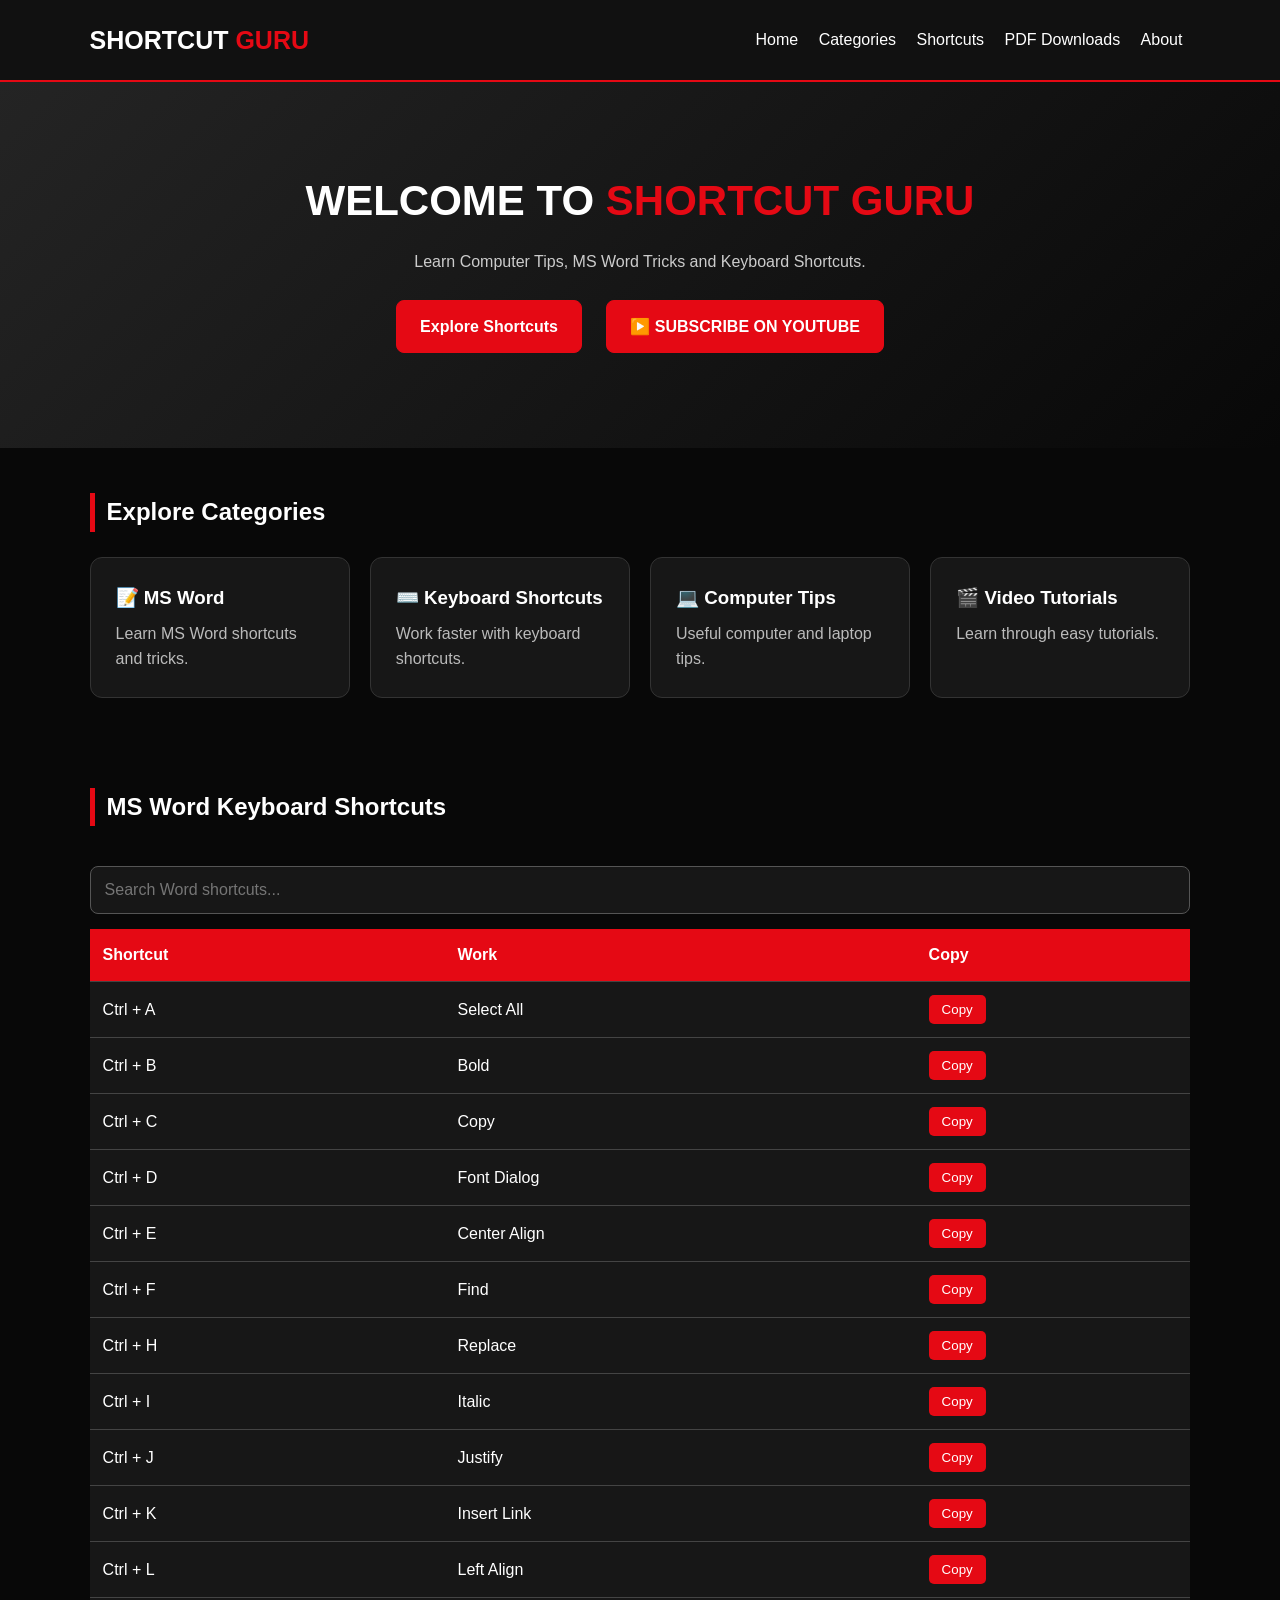
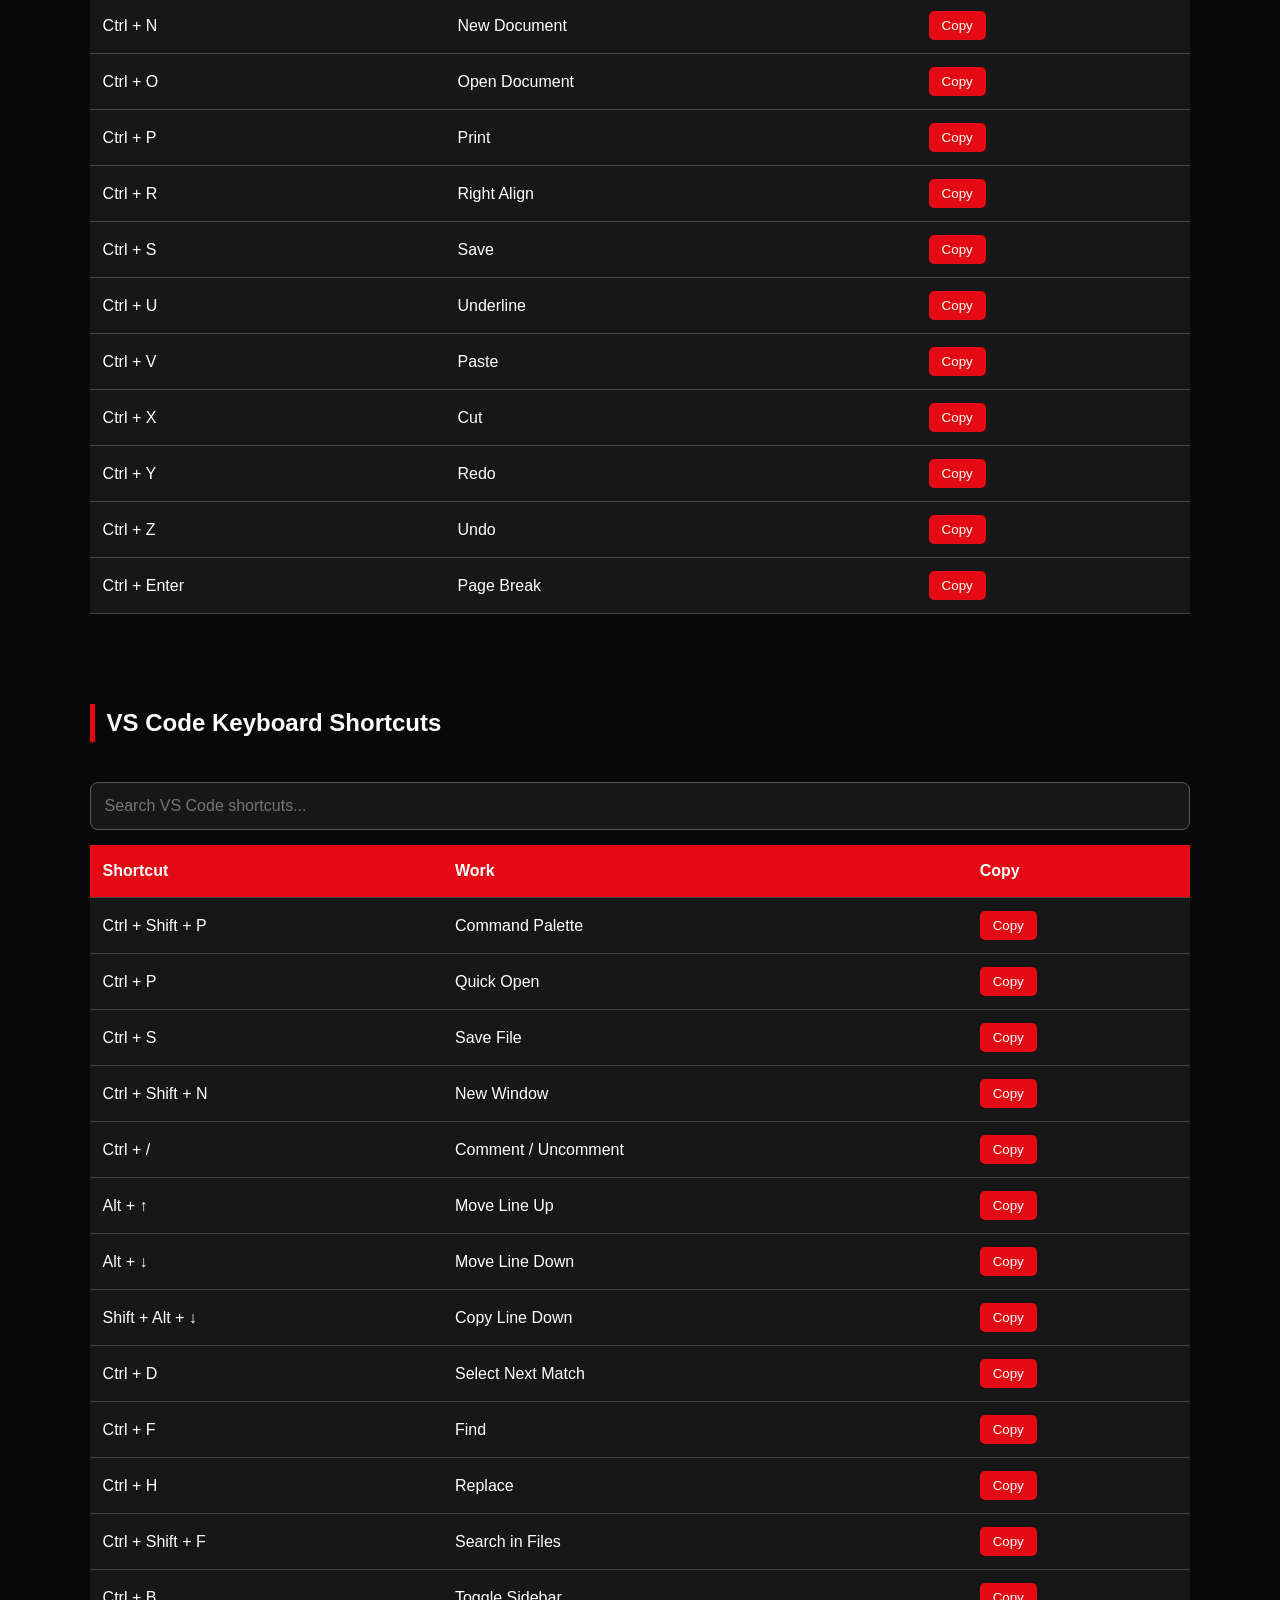
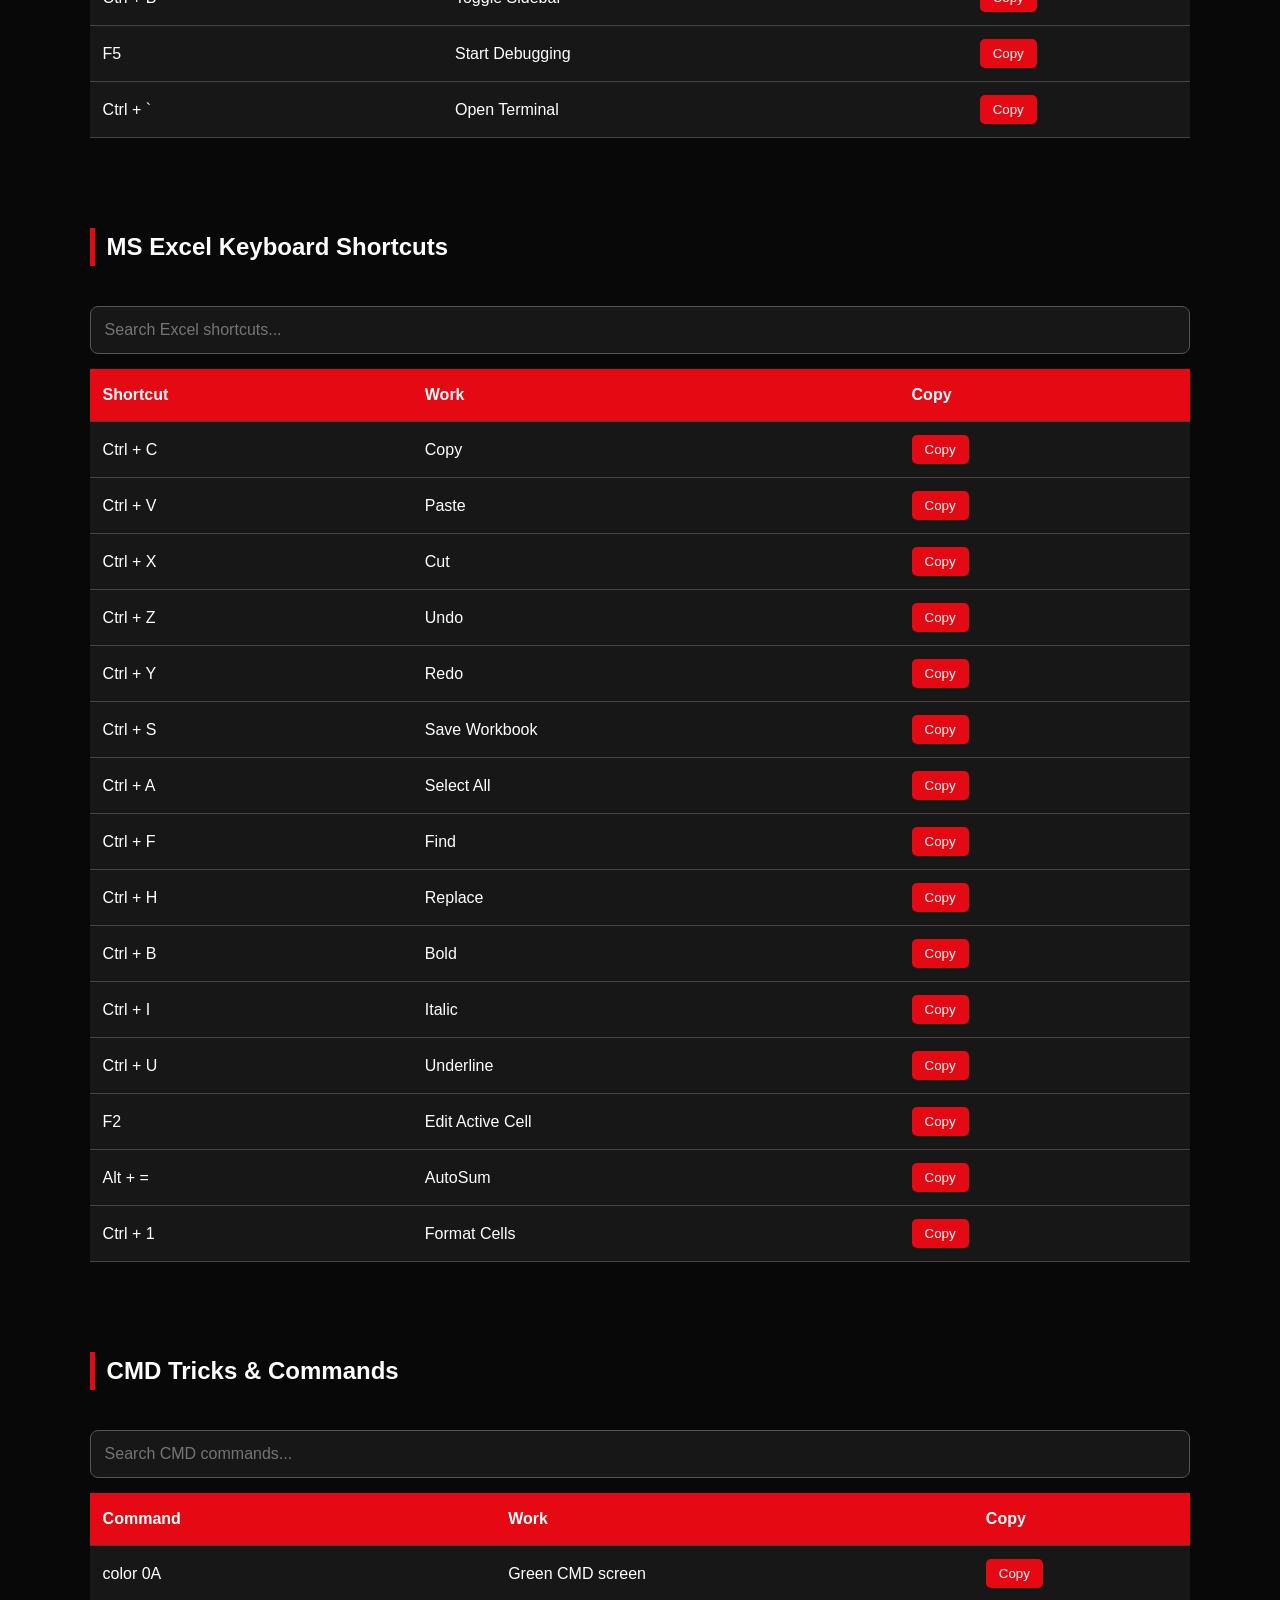
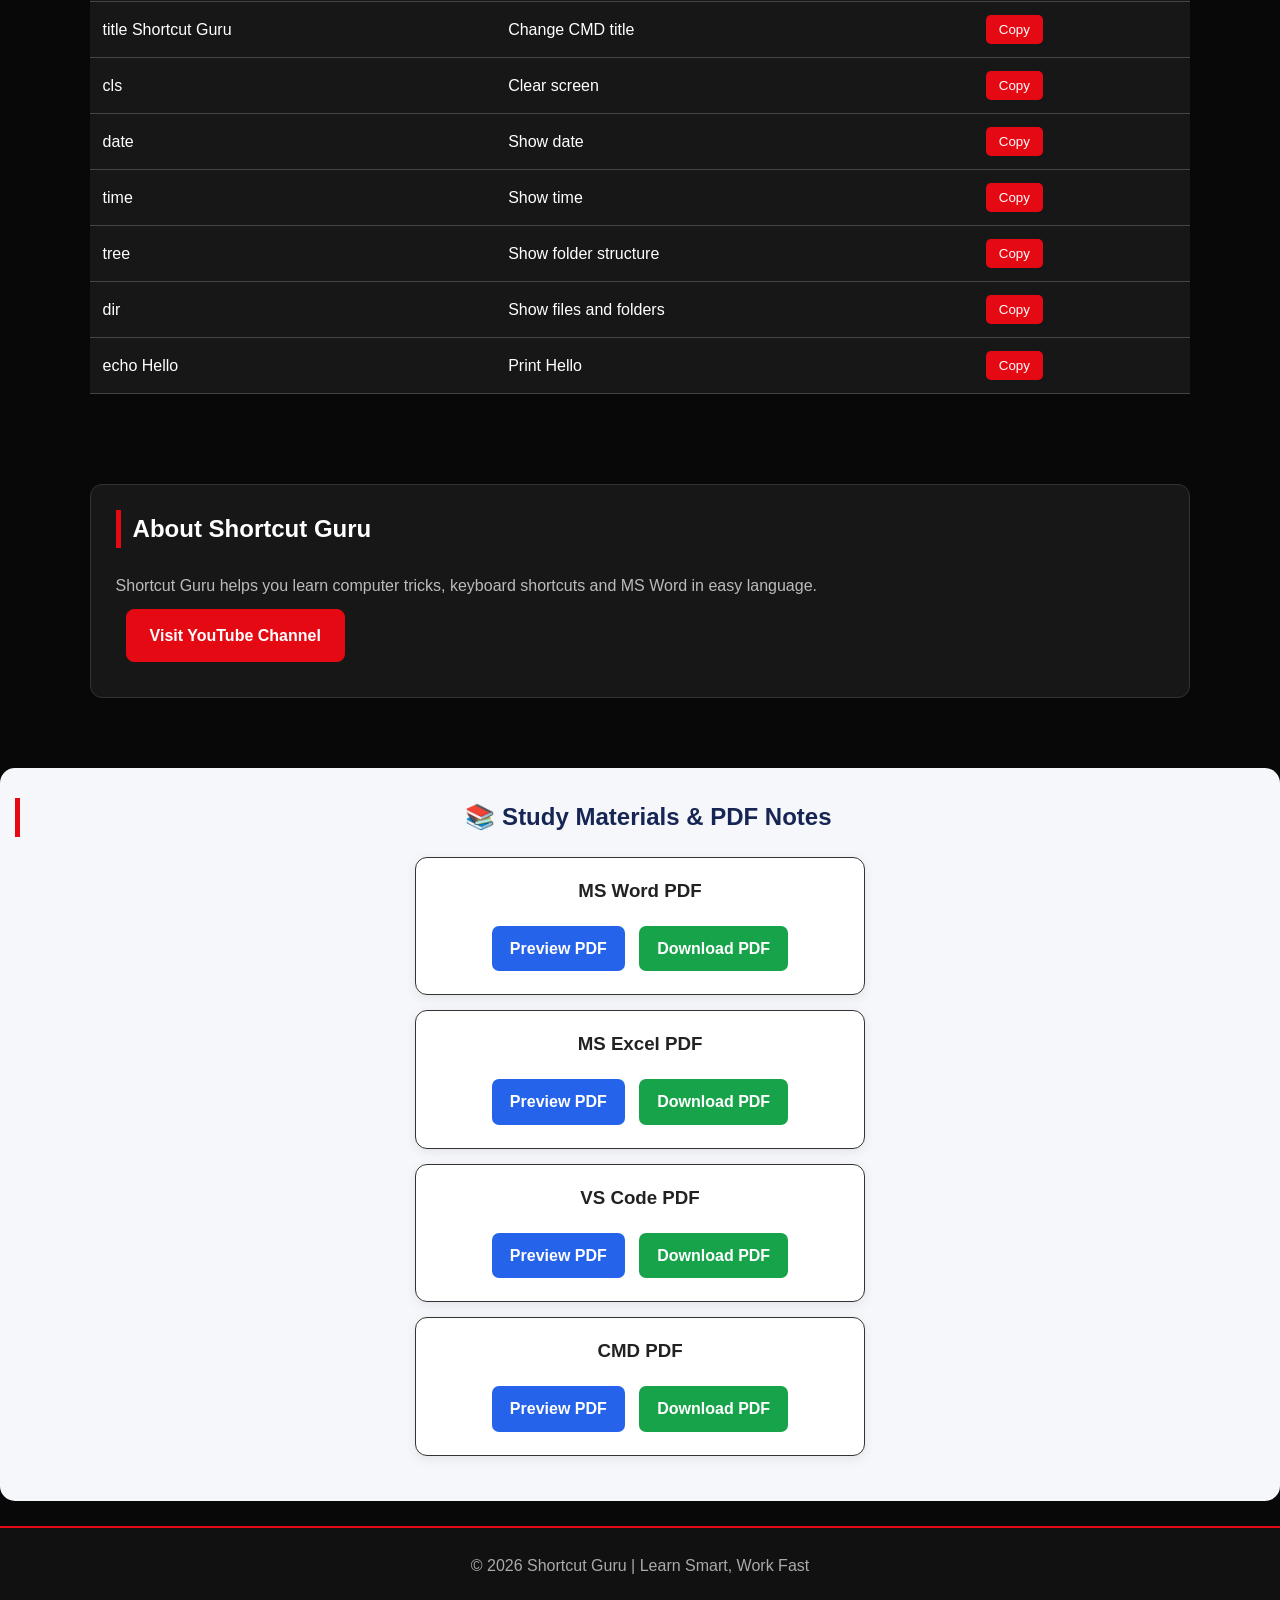
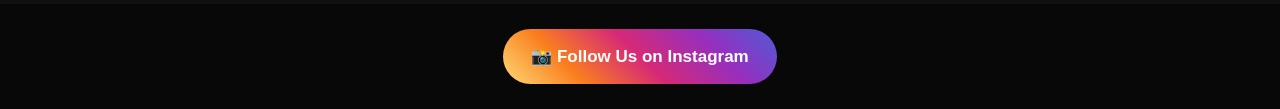
==== index.html @ 9df44c89 "Fix PWA install: rename manifest, square PNG icons, add doctype - Rename manifest.jeson to manifest." ====
<!DOCTYPE html>
<html lang="en">
<head>
<link rel="manifest" href="/shortcut/manifest.json">
<meta name="theme-color" content="#e50914">
<link rel="icon" type="image/png" href="/shortcut/icons/icon-192.png">
<link rel="apple-touch-icon" href="/shortcut/icons/icon-192.png">
<meta charset="UTF-8">
<meta name="viewport" content="width=device-width, initial-scale=1.0">
<title>Shortcut Guru</title>

<style>
*{box-sizing:border-box;margin:0;padding:0}

body{
 font-family:Arial,sans-serif;
 background:#080808;
 color:white;
 line-height:1.6;
}

header{
 background:#111;
 padding:20px 7%;
 display:flex;
 justify-content:space-between;
 align-items:center;
 flex-wrap:wrap;
 border-bottom:2px solid #e50914;
}

.logo{font-size:25px;font-weight:bold}
.logo span{color:#e50914}

nav a{
 color:white;
 text-decoration:none;
 margin:8px;
}

nav a:hover{color:#e50914}

.hero{
 text-align:center;
 padding:85px 15px;
 background:linear-gradient(135deg,#242424,#080808);
}

.hero h1{font-size:42px}
.hero h1 span{color:#e50914}
.hero p{color:#ccc;margin:15px 0}

.btn{
 display:inline-block;
 background:#e50914;
 color:white;
 padding:13px 23px;
 margin:10px;
 border-radius:8px;
 text-decoration:none;
 font-weight:bold;
 border:1px solid #e50914;
 cursor:pointer;
}

.btn:hover{
 background:white;
 color:#e50914;
}

section{padding:45px 7%}

h2{
 border-left:5px solid #e50914;
 padding-left:12px;
 margin-bottom:25px;
}

.grid{
 display:grid;
 grid-template-columns:repeat(auto-fit,minmax(220px,1fr));
 gap:20px;
}

.card{
 background:#171717;
 padding:25px;
 border:1px solid #333;
 border-radius:12px;
 transition:.3s;
}

.card:hover{
 border-color:#e50914;
 transform:translateY(-4px);
}

.card p{color:#bbb;margin-top:8px}

.search{
 width:100%;
 padding:14px;
 background:#171717;
 color:white;
 border:1px solid #555;
 border-radius:8px;
 margin:15px 0;
 font-size:16px;
}

.table-wrap{overflow-x:auto}

table{
 width:100%;
 border-collapse:collapse;
 background:#171717;
}

th,td{
 padding:13px;
 text-align:left;
 border-bottom:1px solid #444;
}

th{background:#e50914}
tr:hover{background:#292929}

.copy-btn{
 background:#e50914;
 color:white;
 border:none;
 padding:7px 13px;
 border-radius:5px;
 cursor:pointer;
}

footer{
 text-align:center;
 padding:25px;
 background:#111;
 color:#aaa;
 border-top:2px solid #e50914;
}

.pdf-card{
 background:#171717;
 border:1px solid #333;
 border-radius:12px;
 padding:22px;
}

.pdf-card h3{margin-bottom:10px}
.pdf-card p{color:#bbb}
.pdf-card iframe{
 width:100%;
 height:350px;
 border:1px solid #444;
 border-radius:8px;
 margin-top:15px;
 background:white;
}

@media(max-width:600px){
 .hero h1{font-size:30px}
 header{gap:12px}
 nav a{display:inline-block}
 section{padding:35px 5%}
}
</style>
</head>

<body>

<header>
 <div class="logo">SHORTCUT <span>GURU</span></div>
 <nav>
  <a href="#home">Home</a>
  <a href="#categories">Categories</a>
  <a href="#shortcuts">Shortcuts</a>
  <a href="#pdfs">PDF Downloads</a>
  <a href="#about">About</a>
 </nav>
</header>

<main>

<section class="hero" id="home">
 <h1>WELCOME TO <span>SHORTCUT GURU</span></h1>
 <p>Learn Computer Tips, MS Word Tricks and Keyboard Shortcuts.</p>

 <a class="btn" href="#shortcuts">Explore Shortcuts</a>

 <a class="btn" href="https://youtube.com/@shortcutguru_sg"
 target="_blank" rel="noopener noreferrer">
 ▶️ SUBSCRIBE ON YOUTUBE
 </a>
</section>

<section id="categories">
 <h2>Explore Categories</h2>

 <div class="grid">
  <div class="card">
   <h3>📝 MS Word</h3>
   <p>Learn MS Word shortcuts and tricks.</p>
  </div>
  <div class="card">
   <h3>⌨️ Keyboard Shortcuts</h3>
   <p>Work faster with keyboard shortcuts.</p>
  </div>
  <div class="card">
   <h3>💻 Computer Tips</h3>
   <p>Useful computer and laptop tips.</p>
  </div>
  <div class="card">
   <h3>🎬 Video Tutorials</h3>
   <p>Learn through easy tutorials.</p>
  </div>
 </div>
</section>

<section id="shortcuts">
 <h2>MS Word Keyboard Shortcuts</h2>
 <input class="search" id="searchBox"
 placeholder="Search Word shortcuts...">
<div class="table-wrap">
 <table>
 <thead>
 <tr><th>Shortcut</th><th>Work</th><th>Copy</th></tr>
 </thead>
 <tbody id="shortcutList">
 <tr><td>Ctrl + A</td><td>Select All</td><td><button class="copy-btn">Copy</button></td></tr>
 <tr><td>Ctrl + B</td><td>Bold</td><td><button class="copy-btn">Copy</button></td></tr>
 <tr><td>Ctrl + C</td><td>Copy</td><td><button class="copy-btn">Copy</button></td></tr>
 <tr><td>Ctrl + D</td><td>Font Dialog</td><td><button class="copy-btn">Copy</button></td></tr>
 <tr><td>Ctrl + E</td><td>Center Align</td><td><button class="copy-btn">Copy</button></td></tr>
 <tr><td>Ctrl + F</td><td>Find</td><td><button class="copy-btn">Copy</button></td></tr>
 <tr><td>Ctrl + H</td><td>Replace</td><td><button class="copy-btn">Copy</button></td></tr>
 <tr><td>Ctrl + I</td><td>Italic</td><td><button class="copy-btn">Copy</button></td></tr>
 <tr><td>Ctrl + J</td><td>Justify</td><td><button class="copy-btn">Copy</button></td></tr>
 <tr><td>Ctrl + K</td><td>Insert Link</td><td><button class="copy-btn">Copy</button></td></tr>
 <tr><td>Ctrl + L</td><td>Left Align</td><td><button class="copy-btn">Copy</button></td></tr>
 <tr><td>Ctrl + N</td><td>New Document</td><td><button class="copy-btn">Copy</button></td></tr>
 <tr><td>Ctrl + O</td><td>Open Document</td><td><button class="copy-btn">Copy</button></td></tr>
 <tr><td>Ctrl + P</td><td>Print</td><td><button class="copy-btn">Copy</button></td></tr>
 <tr><td>Ctrl + R</td><td>Right Align</td><td><button class="copy-btn">Copy</button></td></tr>
 <tr><td>Ctrl + S</td><td>Save</td><td><button class="copy-btn">Copy</button></td></tr>
 <tr><td>Ctrl + U</td><td>Underline</td><td><button class="copy-btn">Copy</button></td></tr>
 <tr><td>Ctrl + V</td><td>Paste</td><td><button class="copy-btn">Copy</button></td></tr>
 <tr><td>Ctrl + X</td><td>Cut</td><td><button class="copy-btn">Copy</button></td></tr>
 <tr><td>Ctrl + Y</td><td>Redo</td><td><button class="copy-btn">Copy</button></td></tr>
 <tr><td>Ctrl + Z</td><td>Undo</td><td><button class="copy-btn">Copy</button></td></tr>
 <tr><td>Ctrl + Enter</td><td>Page Break</td><td><button class="copy-btn">Copy</button></td></tr>
 </tbody>
 </table>
 </div>
</section>

<section id="vscode-shortcuts">
 <h2>VS Code Keyboard Shortcuts</h2>
 <input class="search" id="vsCodeSearchBox"
 placeholder="Search VS Code shortcuts...">

 <div class="table-wrap">
 <table>
 <thead><tr><th>Shortcut</th><th>Work</th><th>Copy</th></tr></thead>
 <tbody id="vsCodeShortcutList">
 <tr><td>Ctrl + Shift + P</td><td>Command Palette</td><td><button class="copy-btn">Copy</button></td></tr>
 <tr><td>Ctrl + P</td><td>Quick Open</td><td><button class="copy-btn">Copy</button></td></tr>
 <tr><td>Ctrl + S</td><td>Save File</td><td><button class="copy-btn">Copy</button></td></tr>
 <tr><td>Ctrl + Shift + N</td><td>New Window</td><td><button class="copy-btn">Copy</button></td></tr>
 <tr><td>Ctrl + /</td><td>Comment / Uncomment</td><td><button class="copy-btn">Copy</button></td></tr>
 <tr><td>Alt + ↑</td><td>Move Line Up</td><td><button class="copy-btn">Copy</button></td></tr>
 <tr><td>Alt + ↓</td><td>Move Line Down</td><td><button class="copy-btn">Copy</button></td></tr>
 <tr><td>Shift + Alt + ↓</td><td>Copy Line Down</td><td><button class="copy-btn">Copy</button></td></tr>
 <tr><td>Ctrl + D</td><td>Select Next Match</td><td><button class="copy-btn">Copy</button></td></tr>
 <tr><td>Ctrl + F</td><td>Find</td><td><button class="copy-btn">Copy</button></td></tr>
 <tr><td>Ctrl + H</td><td>Replace</td><td><button class="copy-btn">Copy</button></td></tr>
 <tr><td>Ctrl + Shift + F</td><td>Search in Files</td><td><button class="copy-btn">Copy</button></td></tr>
 <tr><td>Ctrl + B</td><td>Toggle Sidebar</td><td><button class="copy-btn">Copy</button></td></tr>
 <tr><td>F5</td><td>Start Debugging</td><td><button class="copy-btn">Copy</button></td></tr>
 <tr><td>Ctrl + `</td><td>Open Terminal</td><td><button class="copy-btn">Copy</button></td></tr>
 </tbody>
 </table>
 </div>
</section>
 <section id="excel-shortcuts">
 <h2>MS Excel Keyboard Shortcuts</h2>
 <input class="search" id="excelSearchBox"
 placeholder="Search Excel shortcuts...">

 <div class="table-wrap">
 <table>
 <thead><tr><th>Shortcut</th><th>Work</th><th>Copy</th></tr></thead>
 <tbody id="excelShortcutList">
 <tr><td>Ctrl + C</td><td>Copy</td><td><button class="copy-btn">Copy</button></td></tr>
 <tr><td>Ctrl + V</td><td>Paste</td><td><button class="copy-btn">Copy</button></td></tr>
 <tr><td>Ctrl + X</td><td>Cut</td><td><button class="copy-btn">Copy</button></td></tr>
 <tr><td>Ctrl + Z</td><td>Undo</td><td><button class="copy-btn">Copy</button></td></tr>
 <tr><td>Ctrl + Y</td><td>Redo</td><td><button class="copy-btn">Copy</button></td></tr>
 <tr><td>Ctrl + S</td><td>Save Workbook</td><td><button class="copy-btn">Copy</button></td></tr>
 <tr><td>Ctrl + A</td><td>Select All</td><td><button class="copy-btn">Copy</button></td></tr>
 <tr><td>Ctrl + F</td><td>Find</td><td><button class="copy-btn">Copy</button></td></tr>
 <tr><td>Ctrl + H</td><td>Replace</td><td><button class="copy-btn">Copy</button></td></tr>
 <tr><td>Ctrl + B</td><td>Bold</td><td><button class="copy-btn">Copy</button></td></tr>
 <tr><td>Ctrl + I</td><td>Italic</td><td><button class="copy-btn">Copy</button></td></tr>
 <tr><td>Ctrl + U</td><td>Underline</td><td><button class="copy-btn">Copy</button></td></tr>
 <tr><td>F2</td><td>Edit Active Cell</td><td><button class="copy-btn">Copy</button></td></tr>
 <tr><td>Alt + =</td><td>AutoSum</td><td><button class="copy-btn">Copy</button></td></tr>
 <tr><td>Ctrl + 1</td><td>Format Cells</td><td><button class="copy-btn">Copy</button></td></tr>
 </tbody>
 </table>
 </div>
</section>

<section id="cmd-tricks">
 <h2>CMD Tricks & Commands</h2>
 <input class="search" id="cmdSearchBox"
 placeholder="Search CMD commands...">

 <div class="table-wrap">
 <table>
 <thead><tr><th>Command</th><th>Work</th><th>Copy</th></tr></thead>
 <tbody id="cmdShortcutList">
 <tr><td>color 0A</td><td>Green CMD screen</td><td><button class="copy-btn">Copy</button></td></tr>
 <tr><td>title Shortcut Guru</td><td>Change CMD title</td><td><button class="copy-btn">Copy</button></td></tr>
 <tr><td>cls</td><td>Clear screen</td><td><button class="copy-btn">Copy</button></td></tr>
 <tr><td>date</td><td>Show date</td><td><button class="copy-btn">Copy</button></td></tr>
 <tr><td>time</td><td>Show time</td><td><button class="copy-btn">Copy</button></td></tr>
 <tr><td>tree</td><td>Show folder structure</td><td><button class="copy-btn">Copy</button></td></tr>
 <tr><td>dir</td><td>Show files and folders</td><td><button class="copy-btn">Copy</button></td></tr>
 <tr><td>echo Hello</td><td>Print Hello</td><td><button class="copy-btn">Copy</button></td></tr>
 </tbody>
 </table>
 </div>
</section>



<section id="about">
 <div class="card">
  <h2>About Shortcut Guru</h2>
  <p>Shortcut Guru helps you learn computer tricks, keyboard shortcuts and MS Word in easy language.</p>
  <a class="btn" href="https://youtube.com/@shortcutguru_sg"
  target="_blank" rel="noopener noreferrer">
  Visit YouTube Channel
  </a>
 </div>
</section>

</main>
<style>
.pdf-section {
    padding: 30px 15px;
    background: #f5f7fb;
    border-radius: 15px;
    text-align: center;
    margin: 25px auto;
}

.pdf-section h2 {
    color: #172554;
    margin-bottom: 20px;
}

.pdf-card {
    background: white;
    padding: 18px;
    margin: 15px auto;
    max-width: 450px;
    border-radius: 12px;
    box-shadow: 0 3px 12px rgba(0,0,0,0.08);
}

.pdf-card h3 {
    color: #222;
    margin-bottom: 15px;
}

.pdf-btn {
    display: inline-block;
    padding: 10px 18px;
    margin: 5px;
    border-radius: 7px;
    text-decoration: none;
    color: white;
    font-weight: bold;
}

.preview-btn {
    background: #2563eb;
}

.download-btn {
    background: #16a34a;
}
</style>

<section class="pdf-section">

<h2>📚 Study Materials & PDF Notes</h2>

<div class="pdf-card">
<h3>MS Word PDF</h3>
<a class="pdf-btn preview-btn"
href="pdf/pdf/pdf/ms-word.pdf" target="_blank">Preview PDF</a>
<a class="pdf-btn download-btn"
href="pdf/pdf/pdf/ms-word.pdf" download>Download PDF</a>
</div>

<div class="pdf-card">
<h3>MS Excel PDF</h3>
<a class="pdf-btn preview-btn"
href="pdf/pdf/pdf/ms-excel.pdf" target="_blank">Preview PDF</a>
<a class="pdf-btn download-btn"
href="pdf/pdf/pdf/ms-excel.pdf" download>Download PDF</a>
</div>

<div class="pdf-card">
<h3>VS Code PDF</h3>
<a class="pdf-btn preview-btn"
href="pdf/pdf/pdf/vscode.pdf" target="_blank">Preview PDF</a>
<a class="pdf-btn download-btn"
href="pdf/pdf/pdf/vscode.pdf" download>Download PDF</a>
</div>

<div class="pdf-card">
<h3>CMD PDF</h3>
<a class="pdf-btn preview-btn"
href="pdf/pdf/pdf/cmd.pdf" target="_blank">Preview PDF</a>
<a class="pdf-btn download-btn"
href="pdf/pdf/pdf/cmd.pdf" download>Download PDF</a>
</div>

</section>
<footer>
 <p>© 2026 Shortcut Guru | Learn Smart, Work Fast</p>
</footer>

<div style="text-align:center;width:100%;margin:25px auto">
<a href="https://www.instagram.com/shortcutguru_sg/"
target="_blank" rel="noopener noreferrer"
style="display:inline-flex;align-items:center;justify-content:center;
gap:10px;padding:14px 28px;
background:linear-gradient(45deg,#feda75,#fa7e1e,#d62976,#962fbf,#4f5bd5);
color:white;text-decoration:none;border-radius:30px;
font-size:17px;font-weight:bold">
📸 Follow Us on Instagram
</a>
</div>

<script>
// Search function
function setupSearch(inputId, listId){
 const input=document.getElementById(inputId);
 const rows=document.querySelectorAll("#"+listId+" tr");

 input.addEventListener("input",function(){
  const value=this.value.toLowerCase();
  rows.forEach(row=>{
   row.hidden=!row.textContent.toLowerCase().includes(value);
  });
 });
}

setupSearch("searchBox","shortcutList");
setupSearch("vsCodeSearchBox","vsCodeShortcutList");
setupSearch("excelSearchBox","excelShortcutList");
setupSearch("cmdSearchBox","cmdShortcutList");

// Copy buttons
document.querySelectorAll(".copy-btn").forEach(button=>{
 button.addEventListener("click",async function(){
  const value=this.closest("tr").cells[0].textContent.trim();

  try{
   await navigator.clipboard.writeText(value);
   this.textContent="Copied!";
  }catch(error){
   this.textContent="Failed";
  }

  setTimeout(()=>this.textContent="Copy",1200);
 });
});
</script>
<script>
if ("serviceWorker" in navigator) {
  window.addEventListener("load", () => {
    navigator.serviceWorker.register(
      "/shortcut/service-worker.js"
    ).then(() => {
      console.log("Shortcut Guru App Ready!");
    }).catch((error) => {
      console.log("Service Worker Error:", error);
    });
  });
}
</script>
</body>
</html>
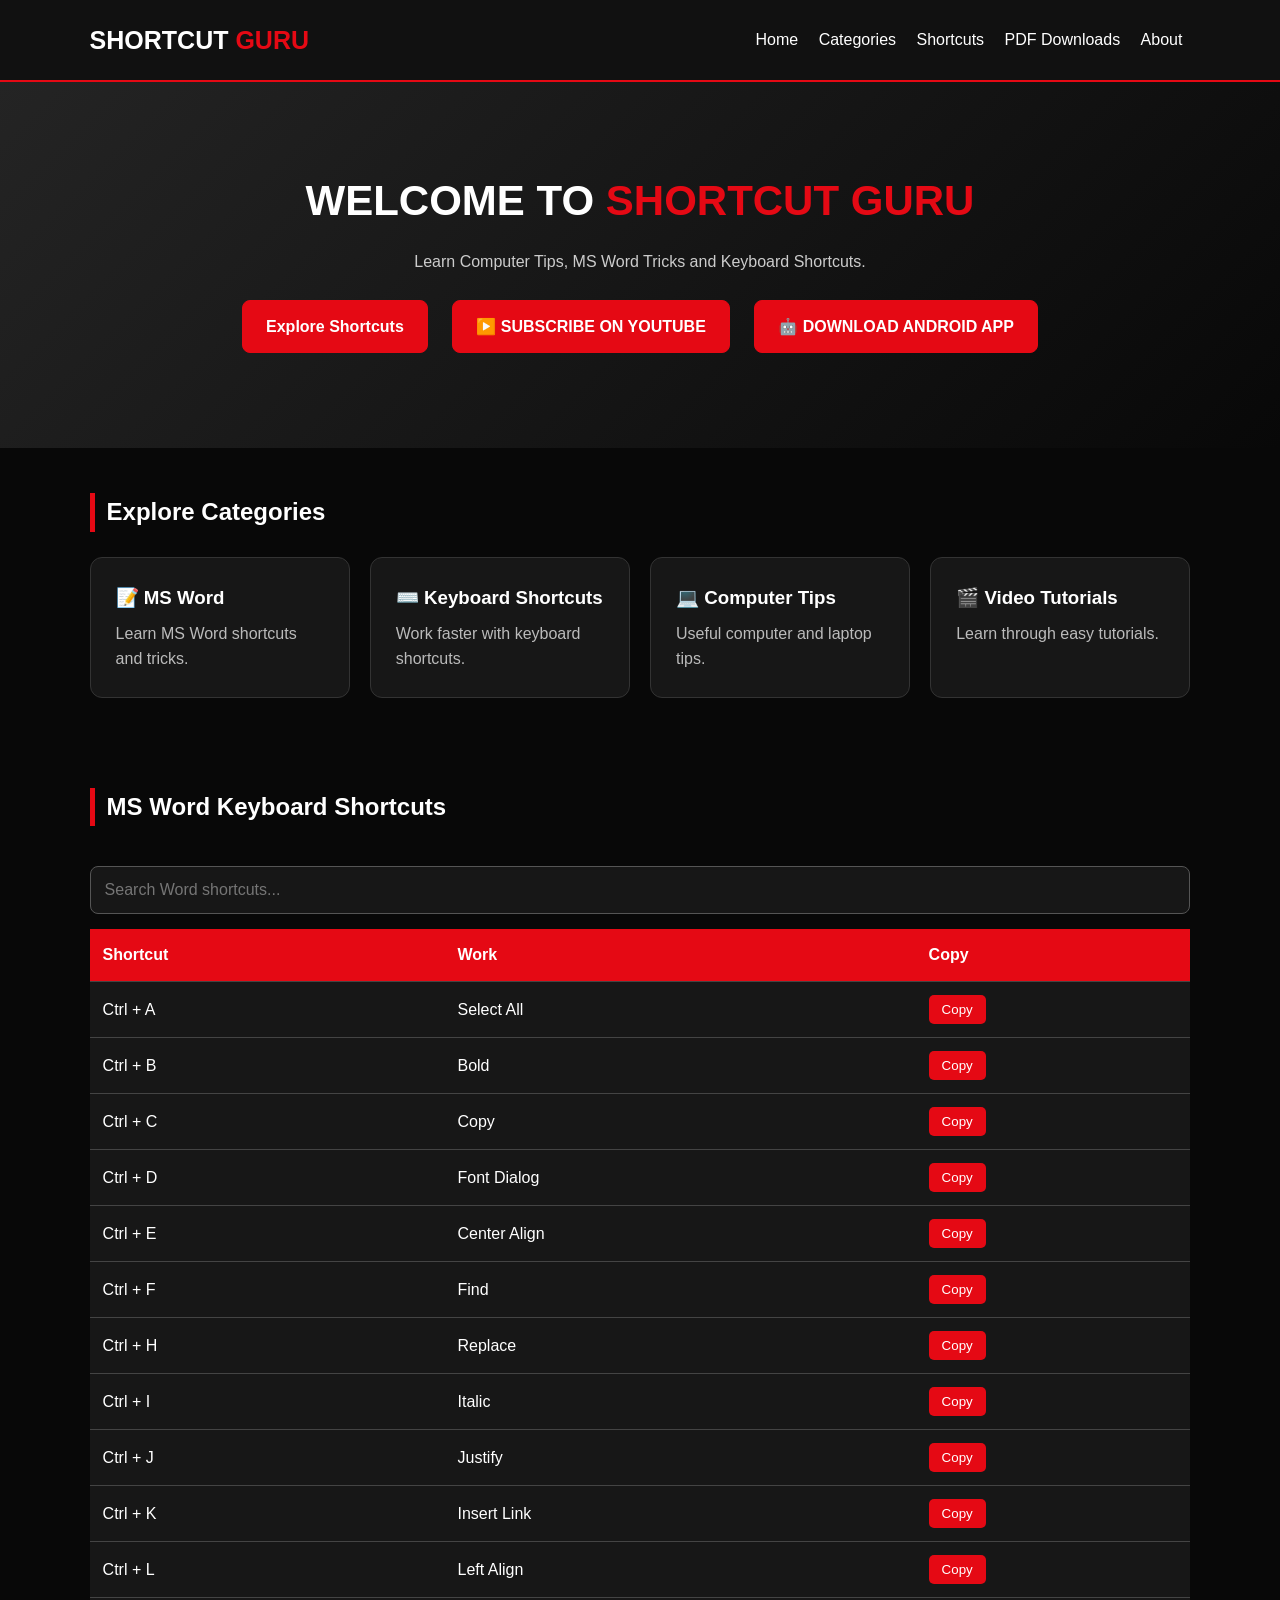
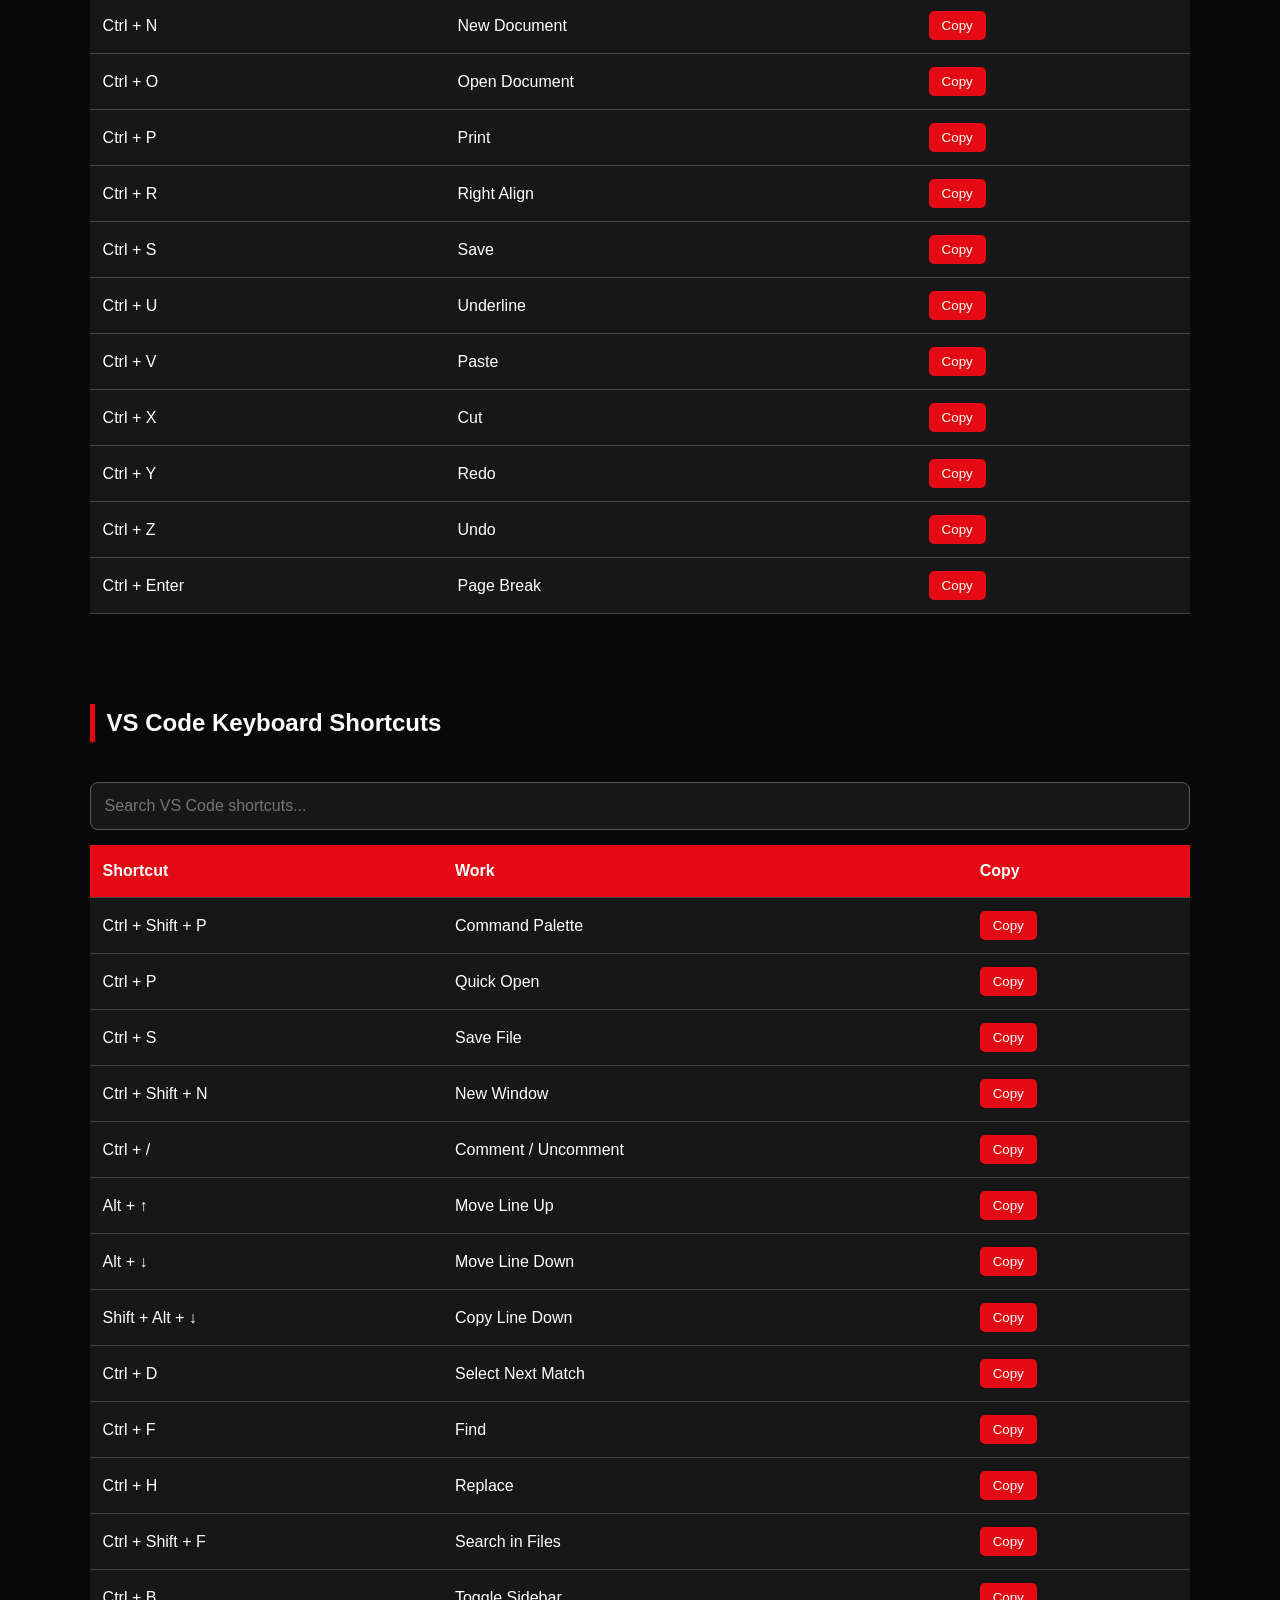
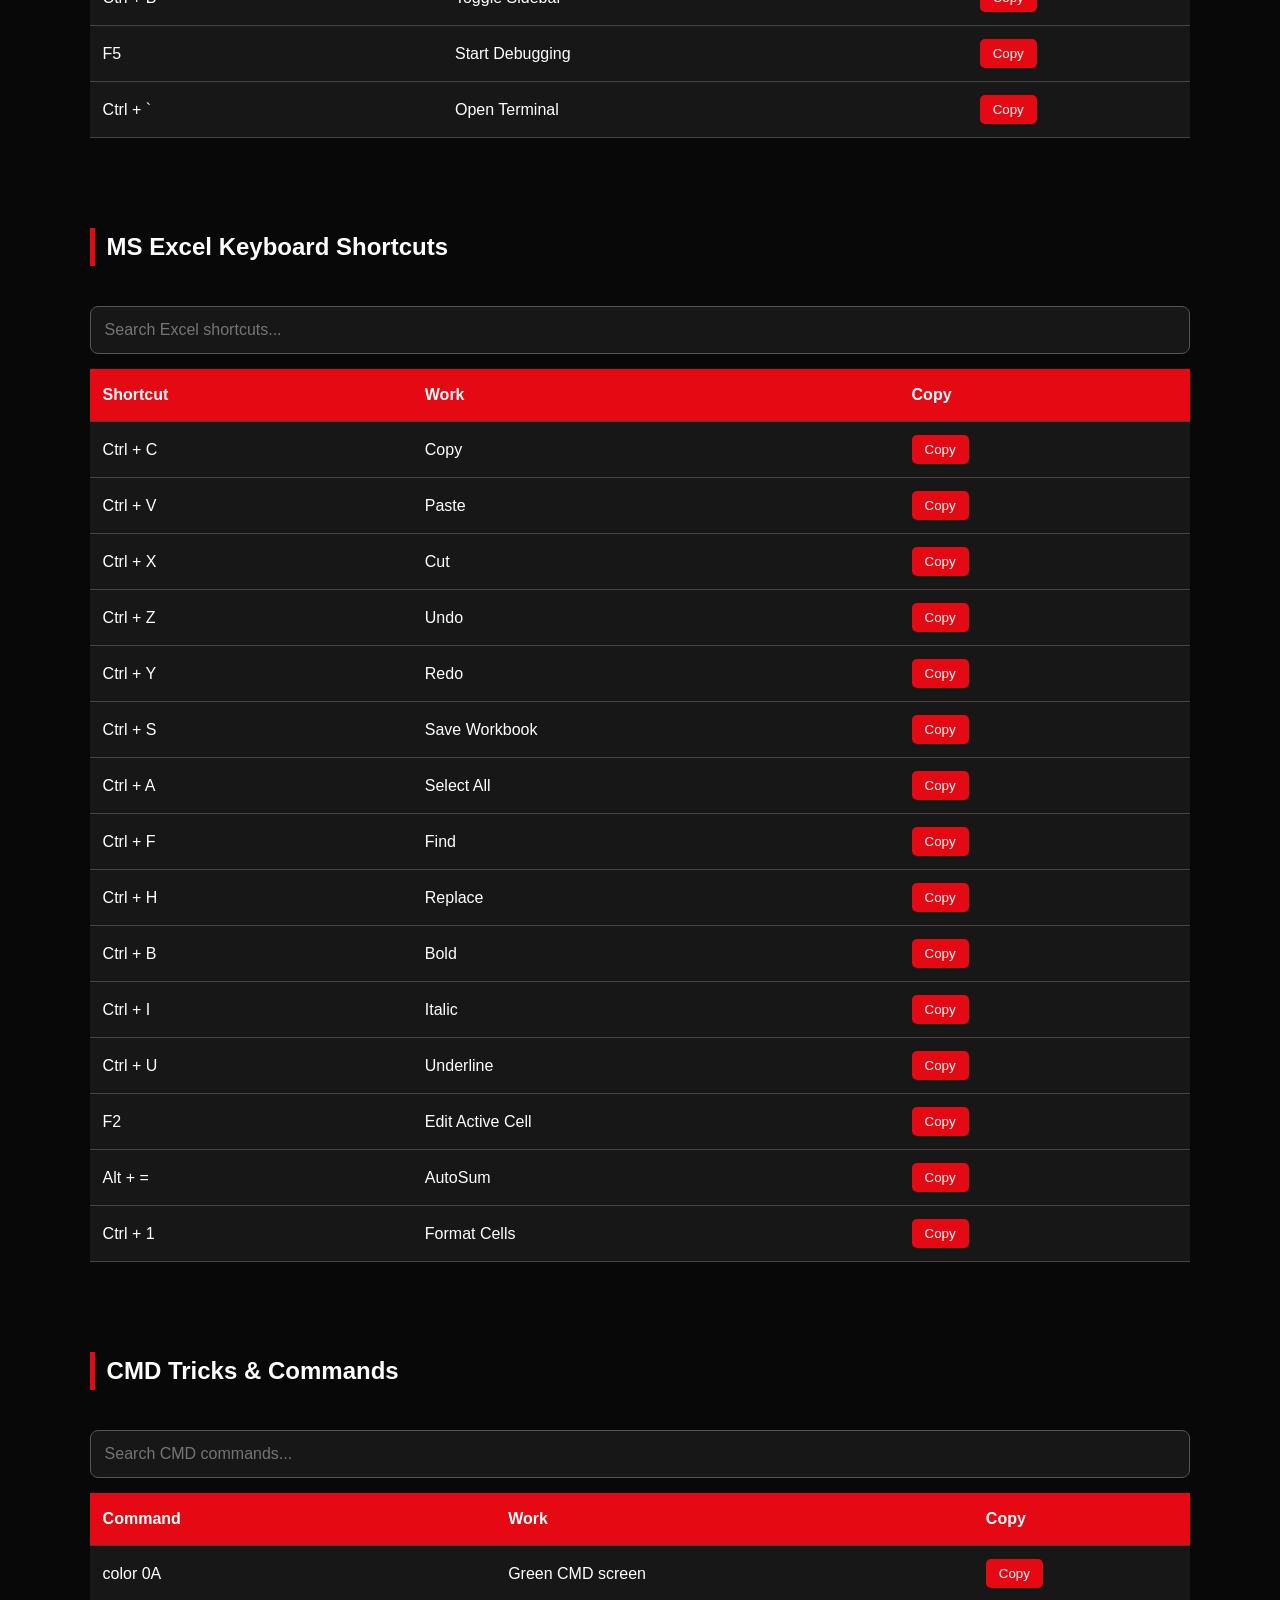
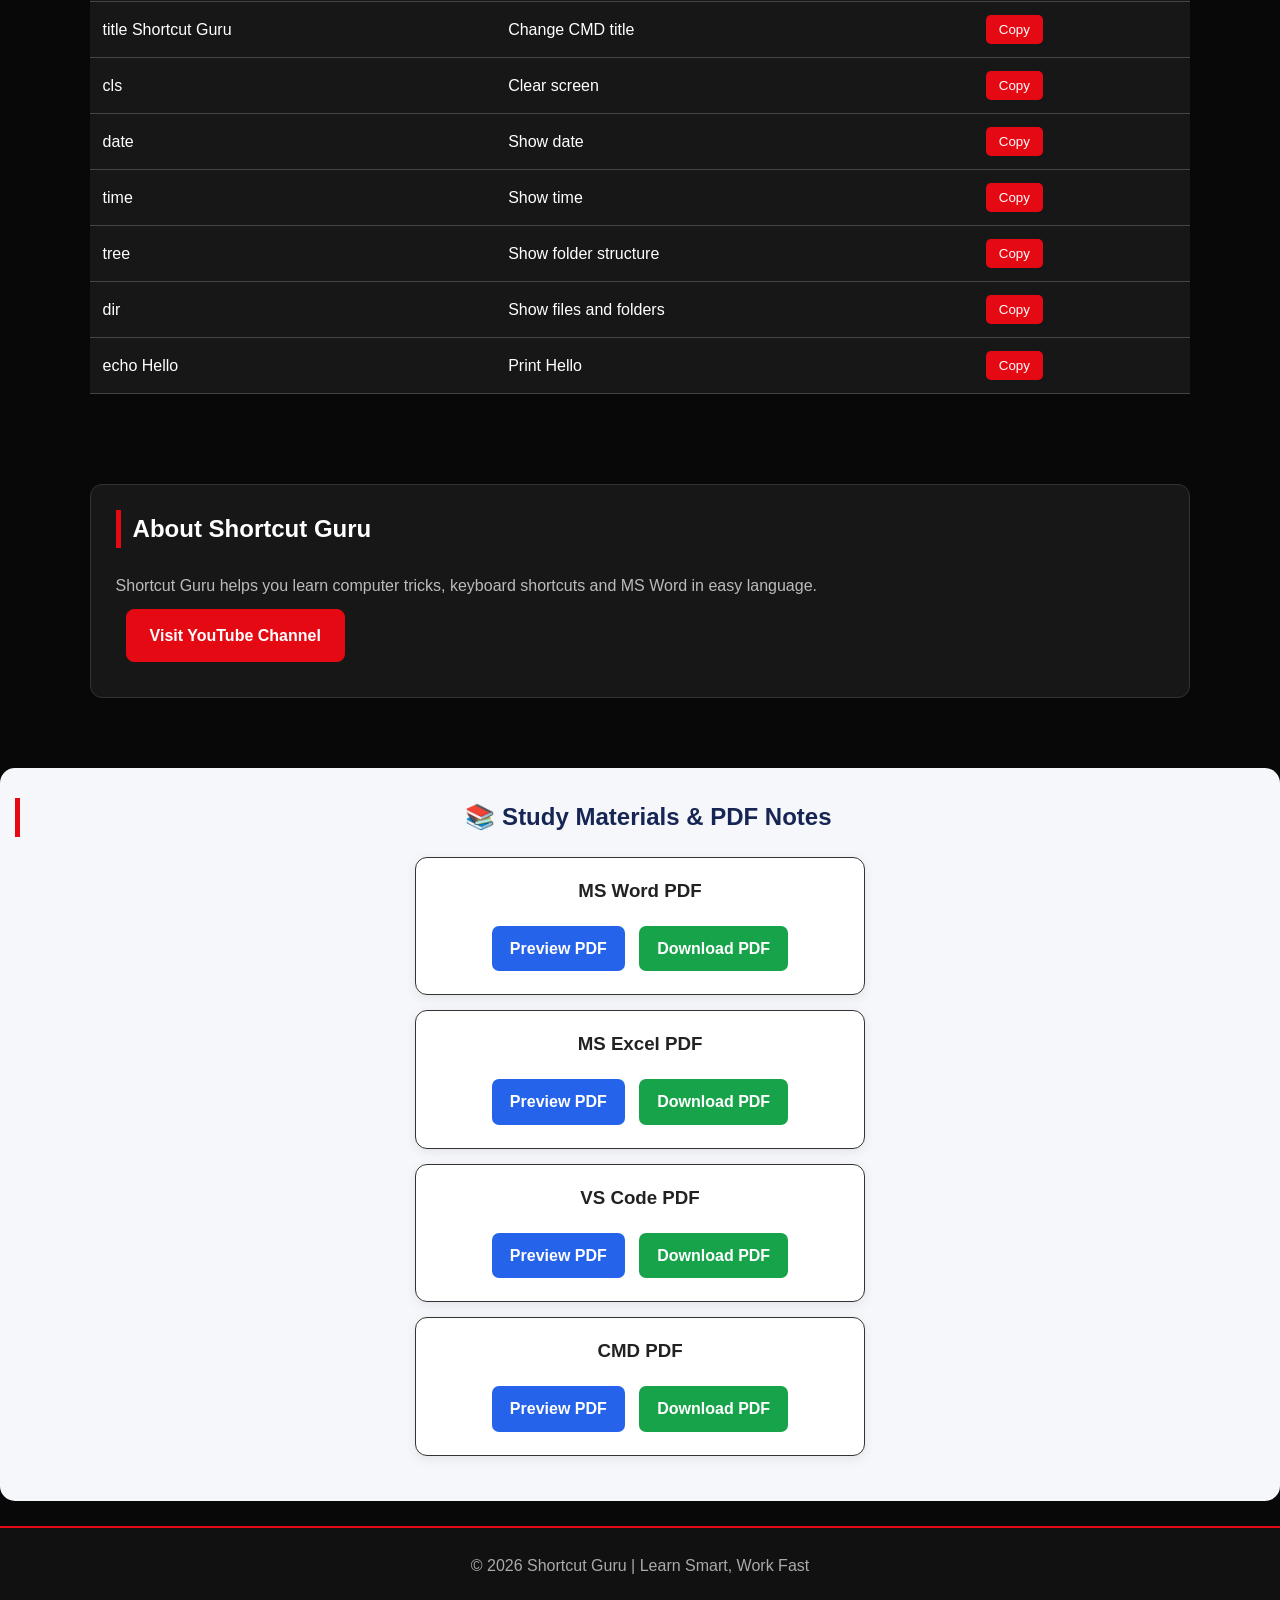
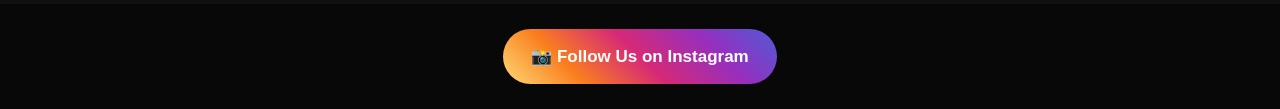
==== commit 9acf8a0d: "Add Android app (APK) and download button - android/: WebView app that bundles the website (works of" ====
--- a/index.html
+++ b/index.html
@@ -134,6 +134,20 @@
  cursor:pointer;
 }
 
+
+.install-btn{font-size:16px;font-family:inherit}
+.install-btn[hidden],.install-help[hidden]{display:none}
+.install-help{
+ max-width:420px;
+ margin:10px auto 0;
+ padding:12px 15px;
+ background:#171717;
+ border:1px solid #e50914;
+ border-radius:8px;
+ color:#ddd;
+ font-size:15px;
+}
+
 footer{
  text-align:center;
  padding:25px;
@@ -194,6 +208,15 @@
  target="_blank" rel="noopener noreferrer">
  ▶️ SUBSCRIBE ON YOUTUBE
  </a>
+
+ <a class="btn" id="apkBtn" href="app/ShortcutGuru.apk" download="ShortcutGuru.apk">
+ 🤖 DOWNLOAD ANDROID APP
+ </a>
+
+ <button class="btn install-btn" id="installBtn" type="button" hidden>
+ 📲 INSTALL APP
+ </button>
+ <p class="install-help" id="installHelp" hidden></p>
 </section>
 
 <section id="categories">
@@ -485,6 +508,48 @@
 });
 </script>
 <script>
+// Install App button
+(function(){
+ const btn=document.getElementById("installBtn");
+ const help=document.getElementById("installHelp");
+ let deferredPrompt=null;
+
+ const isInstalled=window.matchMedia("(display-mode: standalone)").matches
+  || window.navigator.standalone===true;
+ if(isInstalled) return;
+
+ // Android / Chrome / Edge: browser gives an install prompt
+ window.addEventListener("beforeinstallprompt",(event)=>{
+  event.preventDefault();
+  deferredPrompt=event;
+  btn.hidden=false;
+ });
+
+ // iPhone / iPad Safari: no install prompt, show steps instead
+ const ua=navigator.userAgent;
+ const isIOS=/iphone|ipad|ipod/i.test(ua)
+  || (navigator.platform==="MacIntel" && navigator.maxTouchPoints>1);
+ if(isIOS) btn.hidden=false;
+
+ btn.addEventListener("click",async()=>{
+  if(deferredPrompt){
+   deferredPrompt.prompt();
+   await deferredPrompt.userChoice;
+   deferredPrompt=null;
+   btn.hidden=true;
+  }else if(isIOS){
+   help.textContent="iPhone par: neeche Share (⬆️) button dabao, phir \"Add to Home Screen\" chuno.";
+   help.hidden=false;
+  }
+ });
+
+ window.addEventListener("appinstalled",()=>{
+  btn.hidden=true;
+  help.hidden=true;
+ });
+})();
+</script>
+<script>
 if ("serviceWorker" in navigator) {
   window.addEventListener("load", () => {
     navigator.serviceWorker.register(
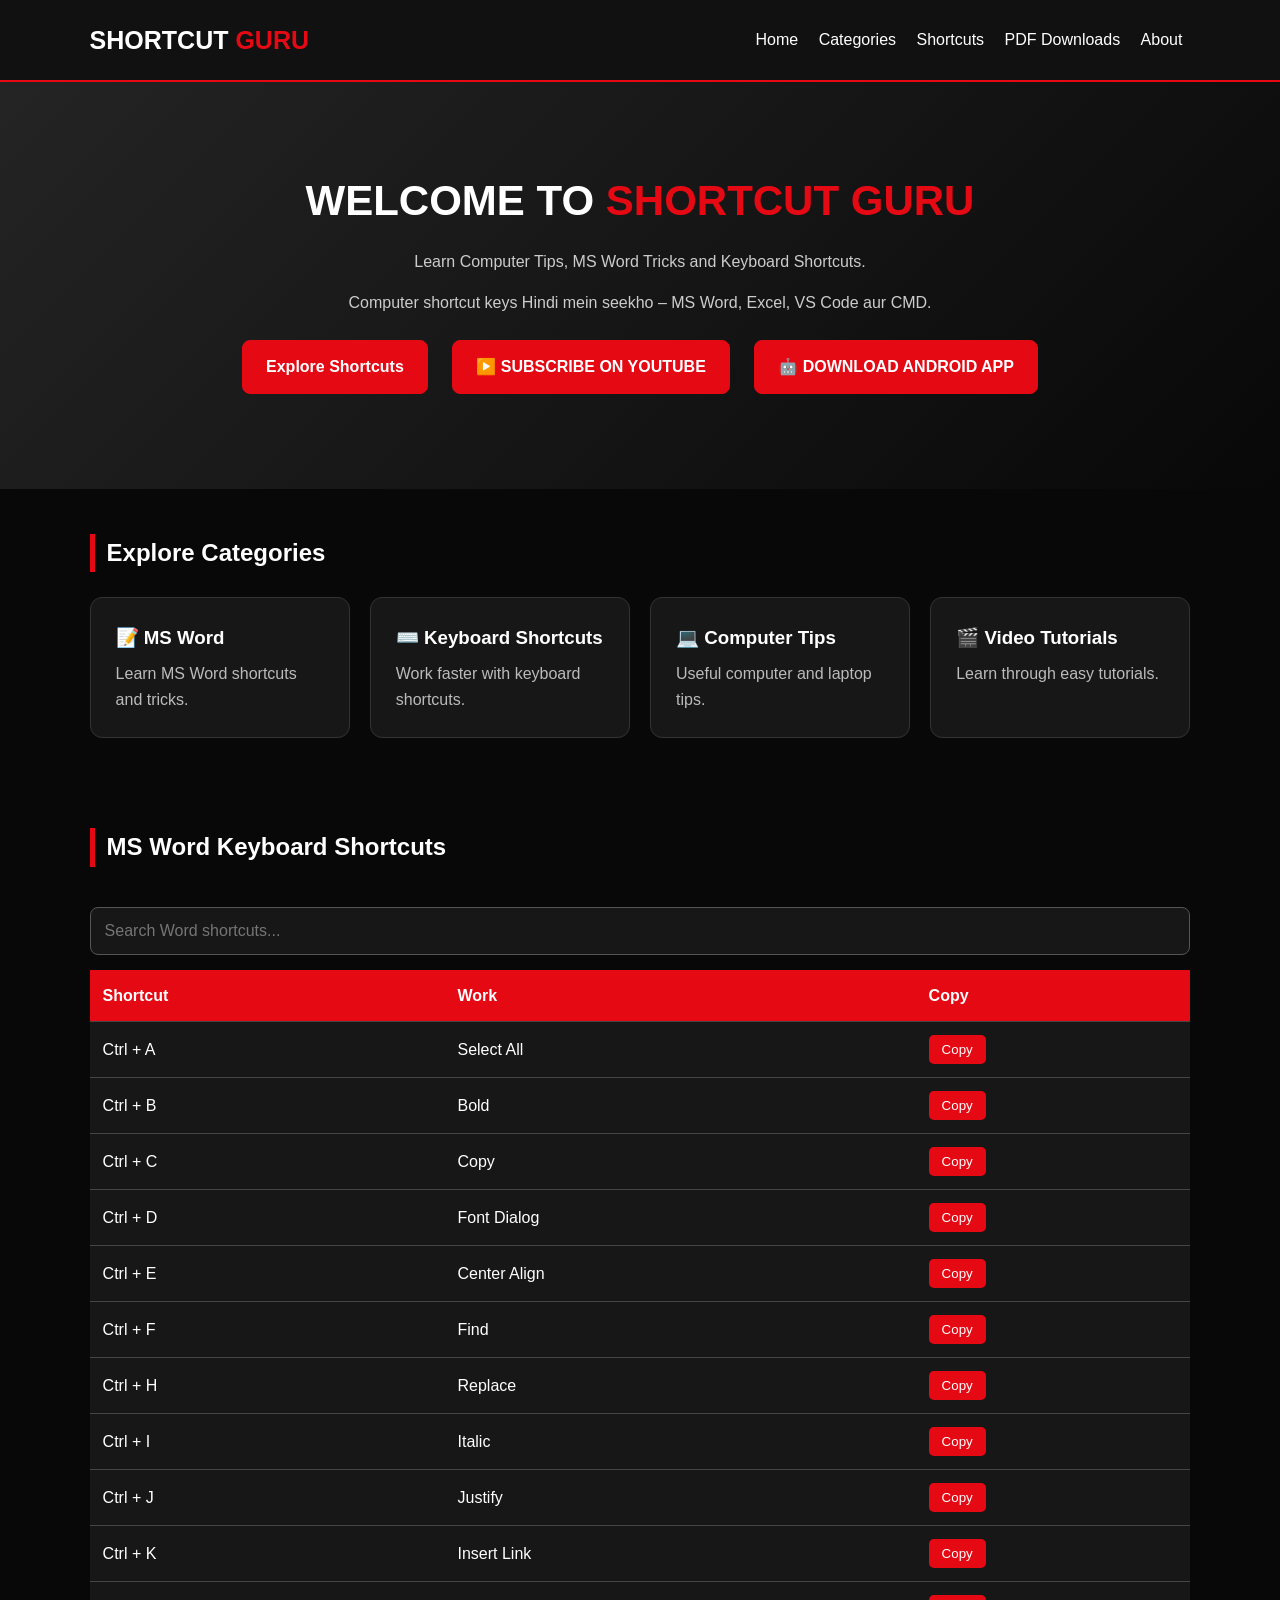
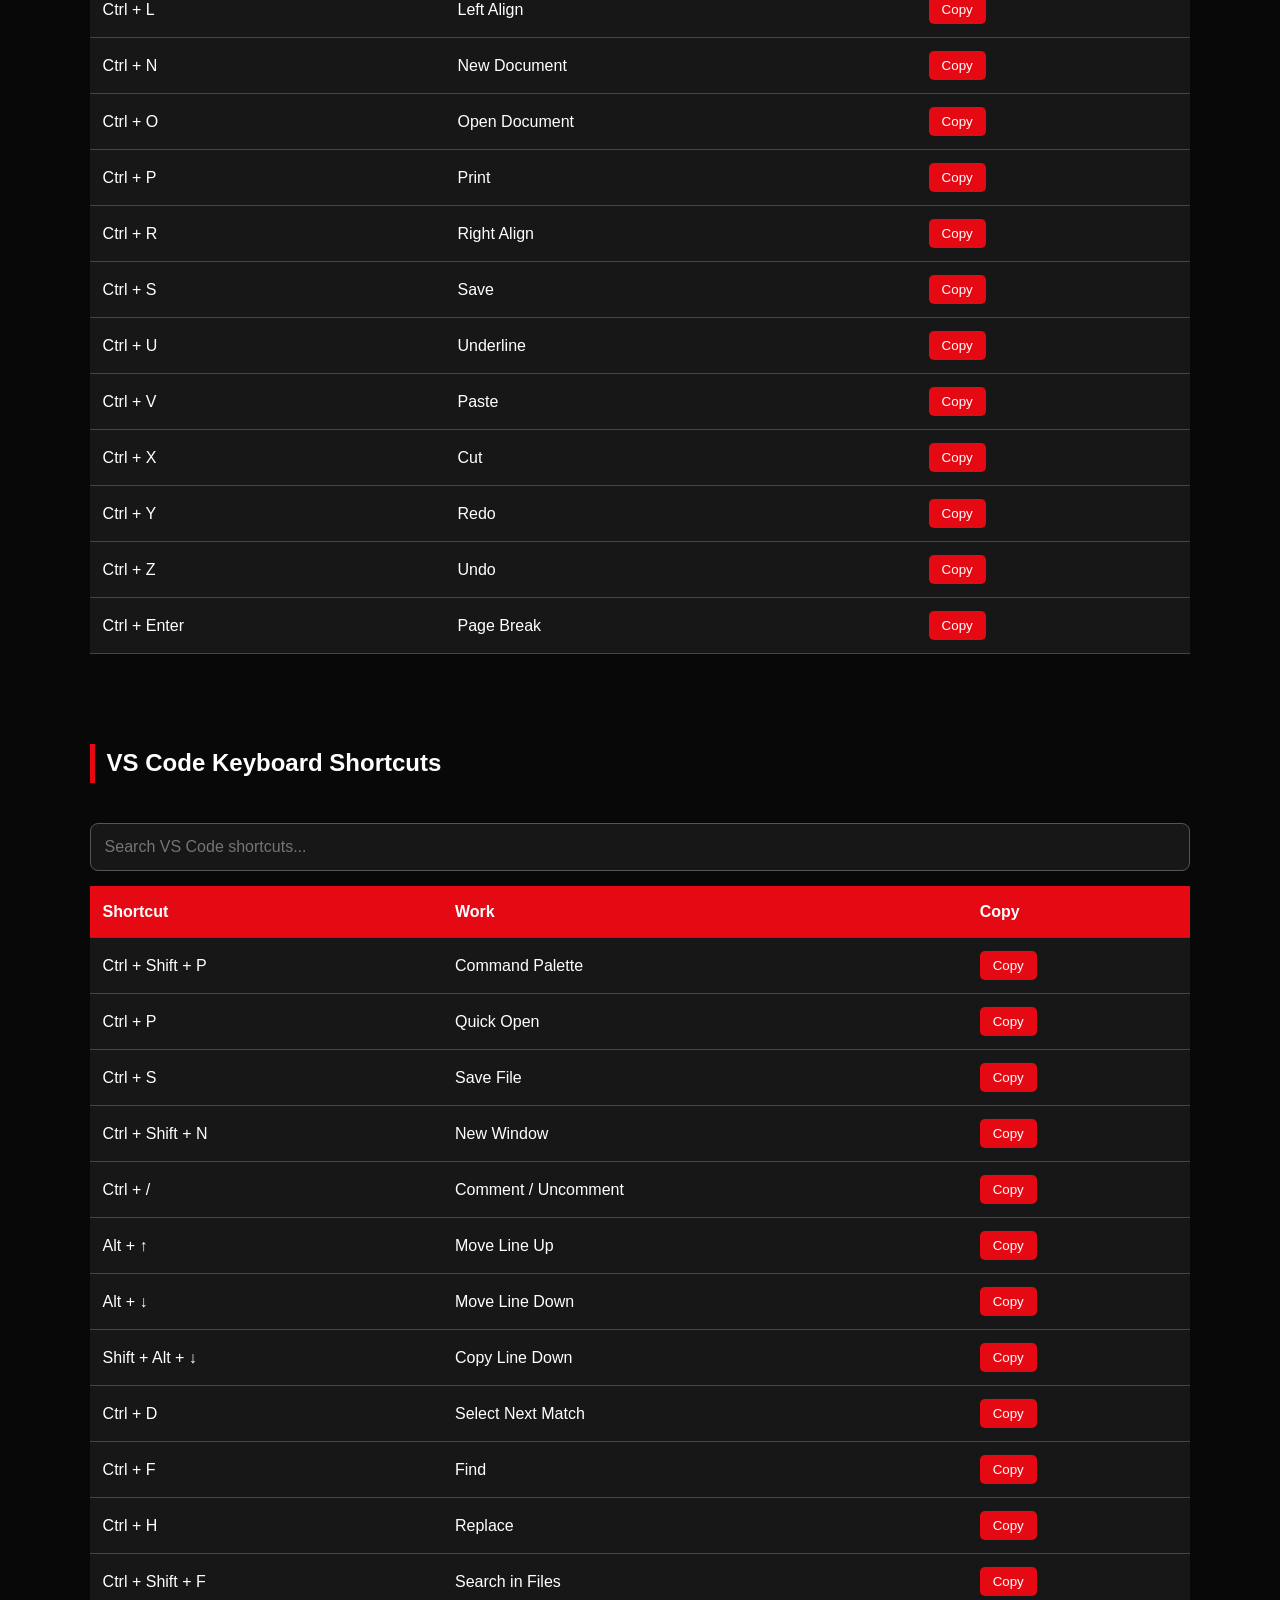
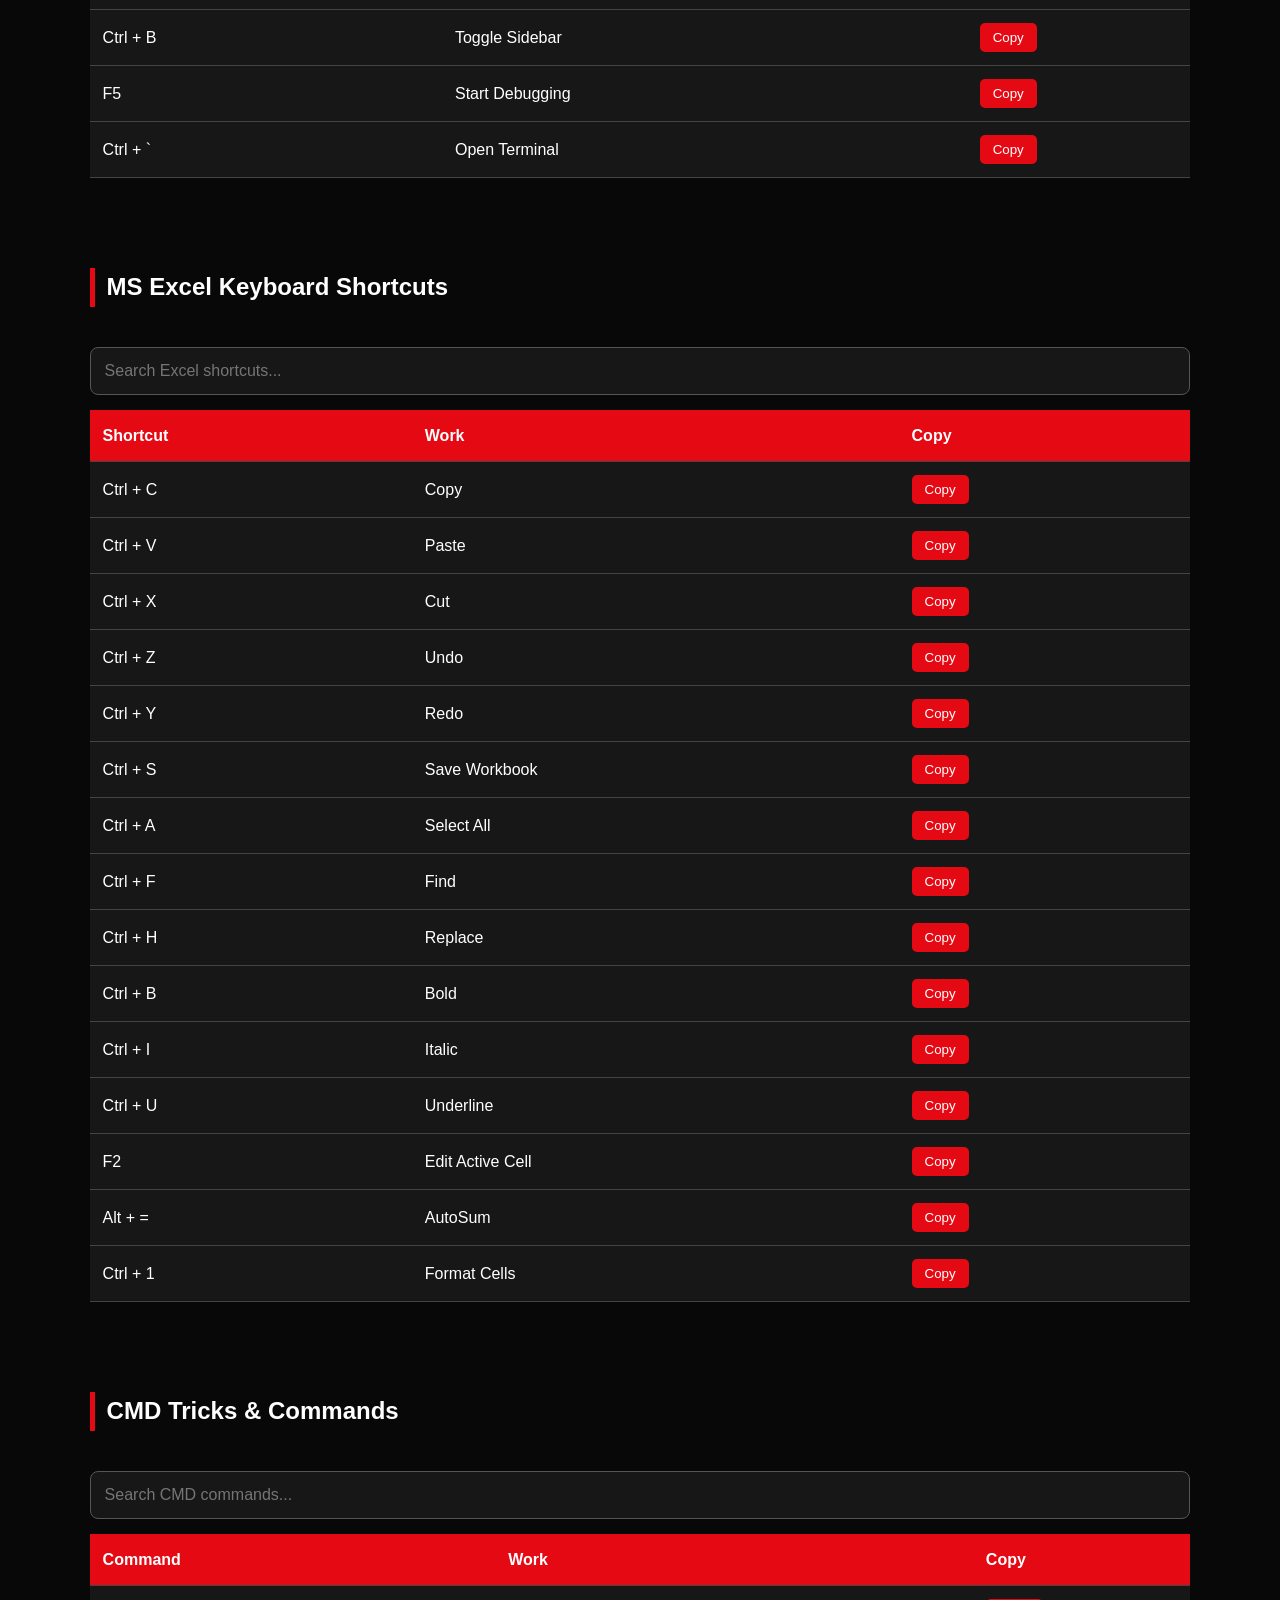
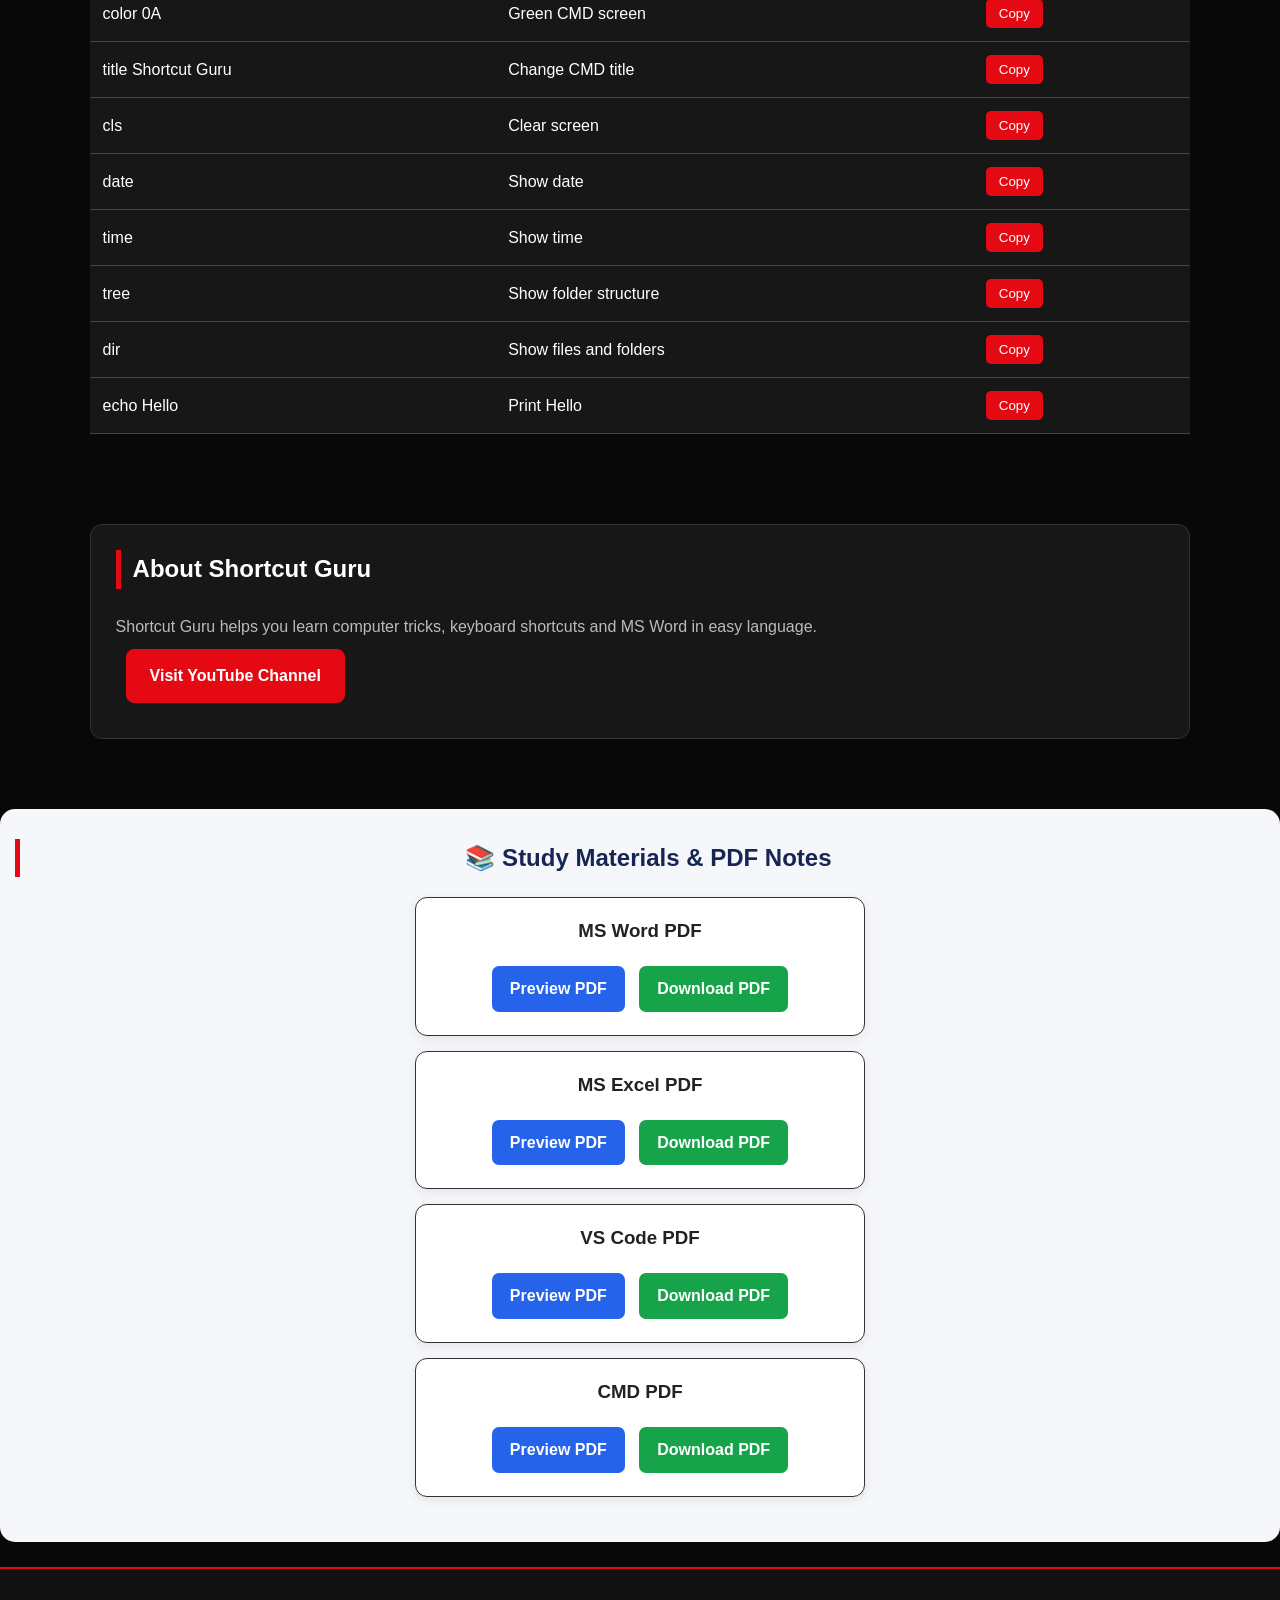
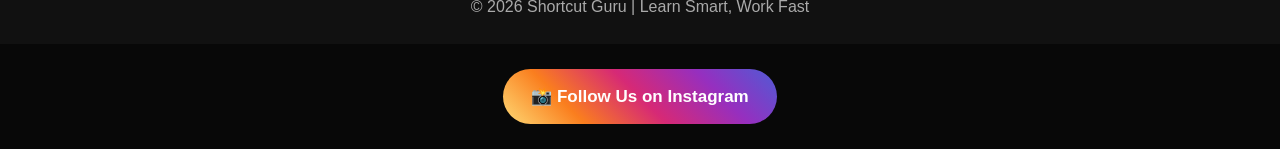
==== commit c6aa459b: "Add SEO tags, sitemap and robots.txt for Google search - Descriptive title, meta description, canoni" ====
--- a/index.html
+++ b/index.html
@@ -1,13 +1,47 @@
 <!DOCTYPE html>
 <html lang="en">
 <head>
+<meta charset="UTF-8">
+<meta name="viewport" content="width=device-width, initial-scale=1.0">
+<title>Shortcut Guru – Computer Keyboard Shortcuts in Hindi | MS Word, Excel, VS Code, CMD</title>
+<meta name="description" content="Shortcut Guru: MS Word, MS Excel, VS Code keyboard shortcuts aur CMD tricks Hindi mein seekho. Search karo, ek click mein copy karo, free PDF notes download karo.">
+<meta name="robots" content="index, follow">
+<link rel="canonical" href="https://onlyankit9259-collab.github.io/shortcut/">
+<link rel="sitemap" type="application/xml" href="https://onlyankit9259-collab.github.io/shortcut/sitemap.xml">
+
+<meta property="og:type" content="website">
+<meta property="og:site_name" content="Shortcut Guru">
+<meta property="og:title" content="Shortcut Guru – Computer Keyboard Shortcuts in Hindi">
+<meta property="og:description" content="MS Word, Excel, VS Code shortcuts aur CMD tricks Hindi mein. Free PDF notes aur Android app.">
+<meta property="og:url" content="https://onlyankit9259-collab.github.io/shortcut/">
+<meta property="og:image" content="https://onlyankit9259-collab.github.io/shortcut/icons/icon-512.png">
+<meta name="twitter:card" content="summary">
+
 <link rel="manifest" href="/shortcut/manifest.json">
 <meta name="theme-color" content="#e50914">
 <link rel="icon" type="image/png" href="/shortcut/icons/icon-192.png">
 <link rel="apple-touch-icon" href="/shortcut/icons/icon-192.png">
-<meta charset="UTF-8">
-<meta name="viewport" content="width=device-width, initial-scale=1.0">
-<title>Shortcut Guru</title>
+
+<script type="application/ld+json">
+{
+ "@context": "https://schema.org",
+ "@type": "WebSite",
+ "name": "Shortcut Guru",
+ "alternateName": "SHORTCUT GURU",
+ "url": "https://onlyankit9259-collab.github.io/shortcut/",
+ "description": "Computer keyboard shortcuts, MS Word, Excel, VS Code aur CMD tricks Hindi mein.",
+ "inLanguage": ["hi", "en"],
+ "publisher": {
+  "@type": "Organization",
+  "name": "Shortcut Guru",
+  "logo": "https://onlyankit9259-collab.github.io/shortcut/icons/icon-512.png",
+  "sameAs": [
+   "https://youtube.com/@shortcutguru_sg",
+   "https://www.instagram.com/shortcutguru_sg/"
+  ]
+ }
+}
+</script>
 
 <style>
 *{box-sizing:border-box;margin:0;padding:0}
@@ -201,6 +235,7 @@
 <section class="hero" id="home">
  <h1>WELCOME TO <span>SHORTCUT GURU</span></h1>
  <p>Learn Computer Tips, MS Word Tricks and Keyboard Shortcuts.</p>
+ <p>Computer shortcut keys Hindi mein seekho – MS Word, Excel, VS Code aur CMD.</p>
 
  <a class="btn" href="#shortcuts">Explore Shortcuts</a>
 
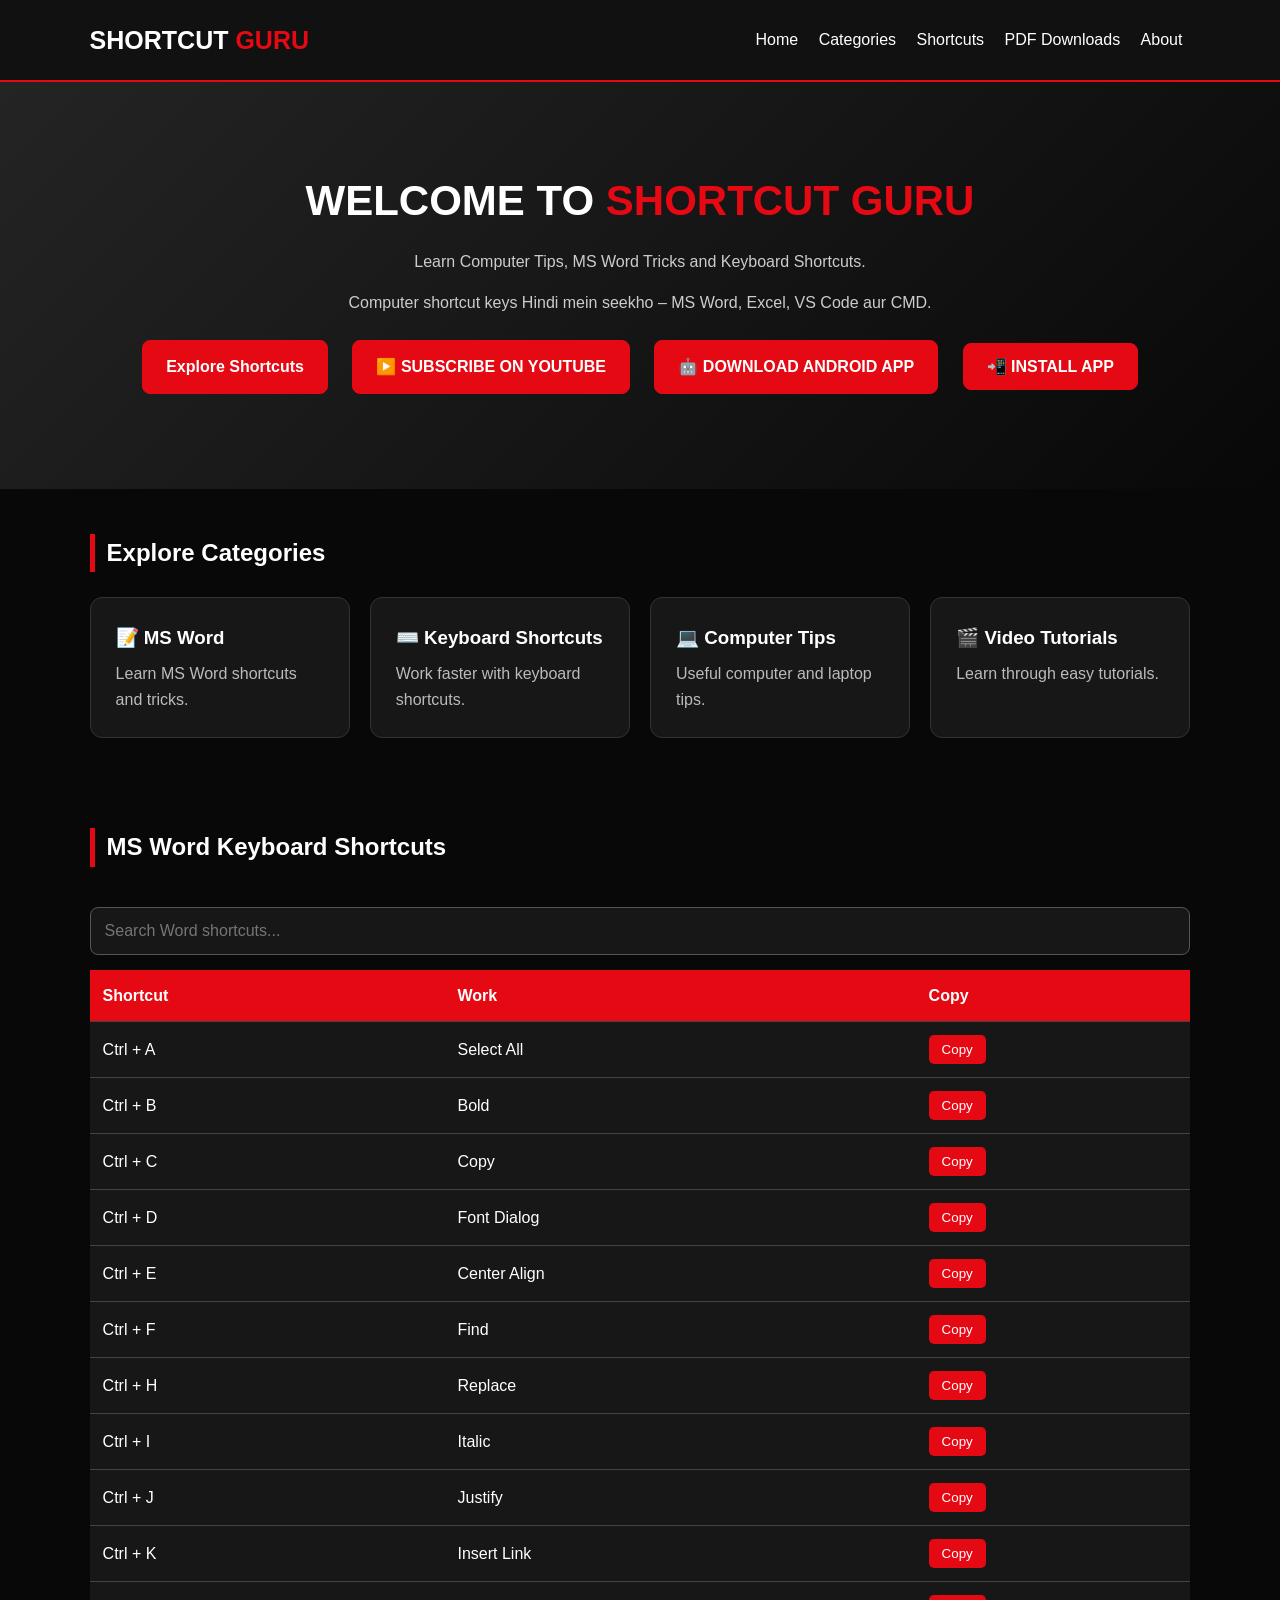
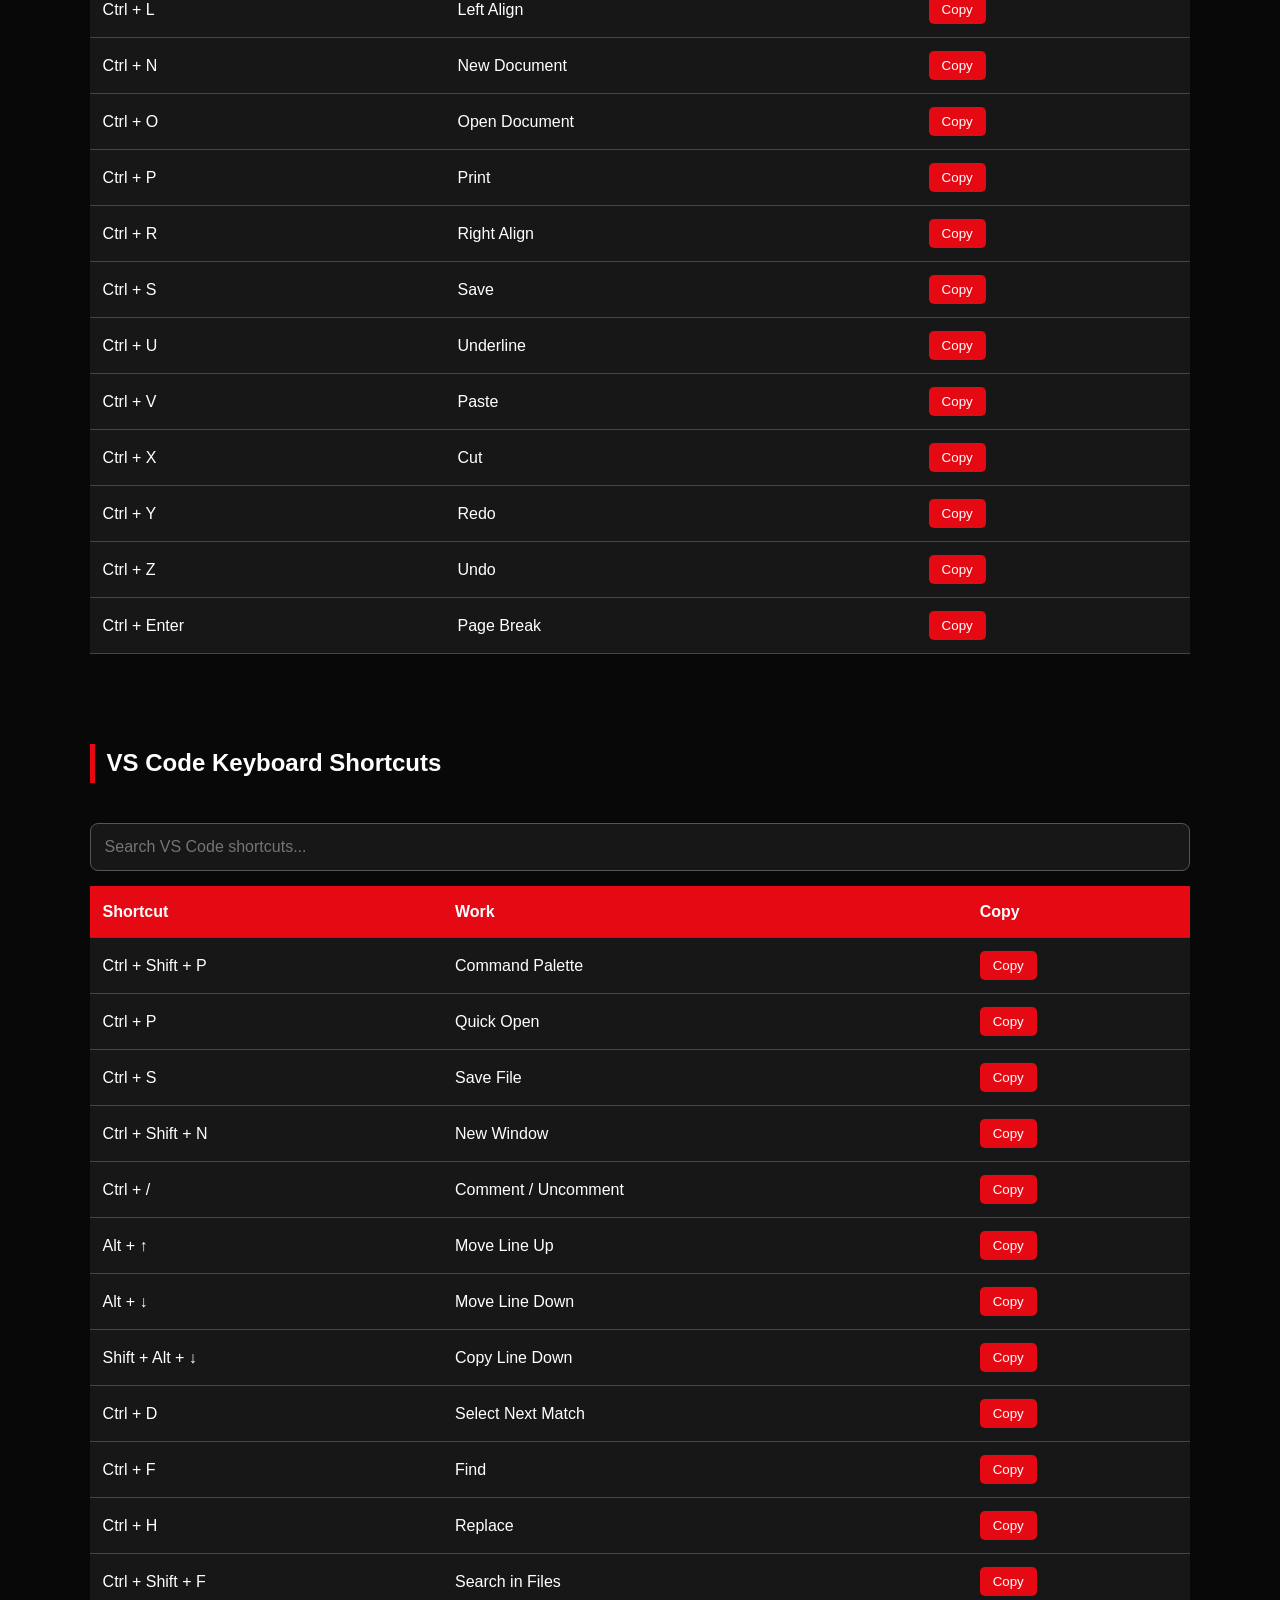
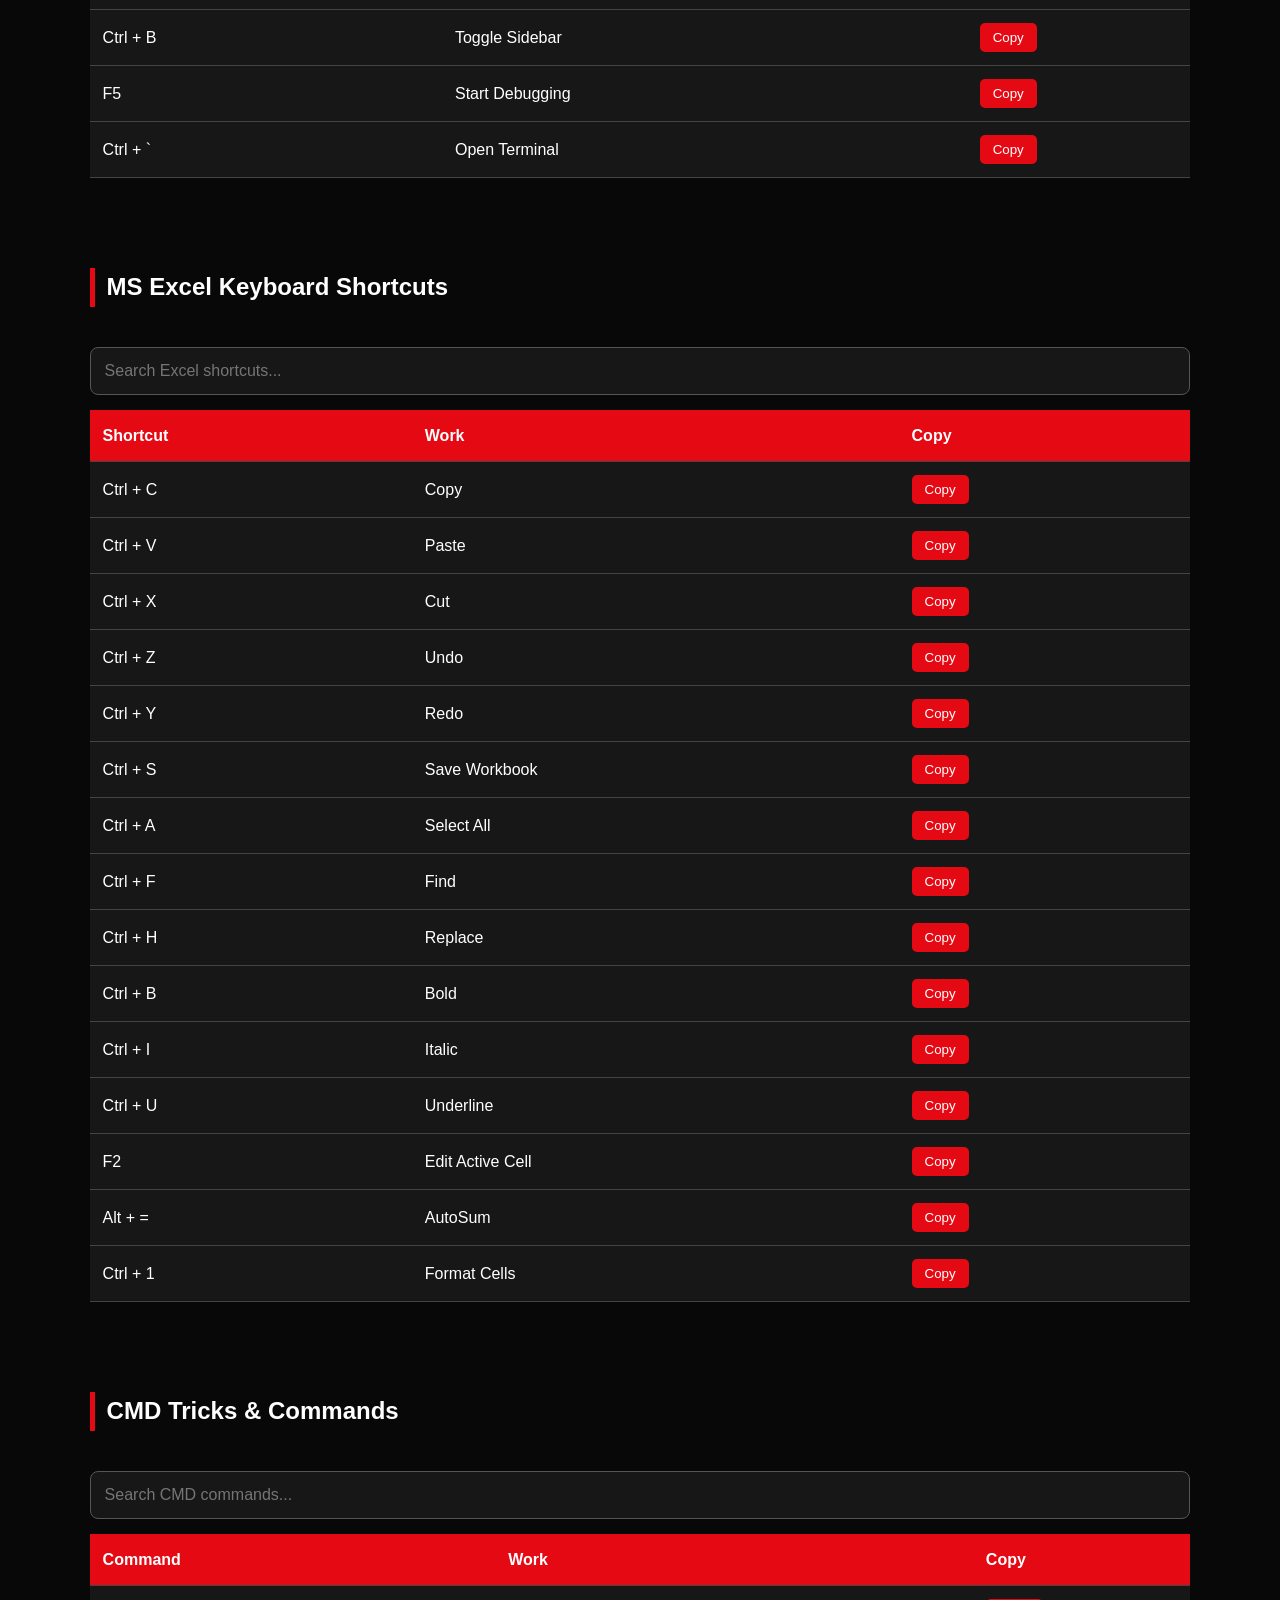
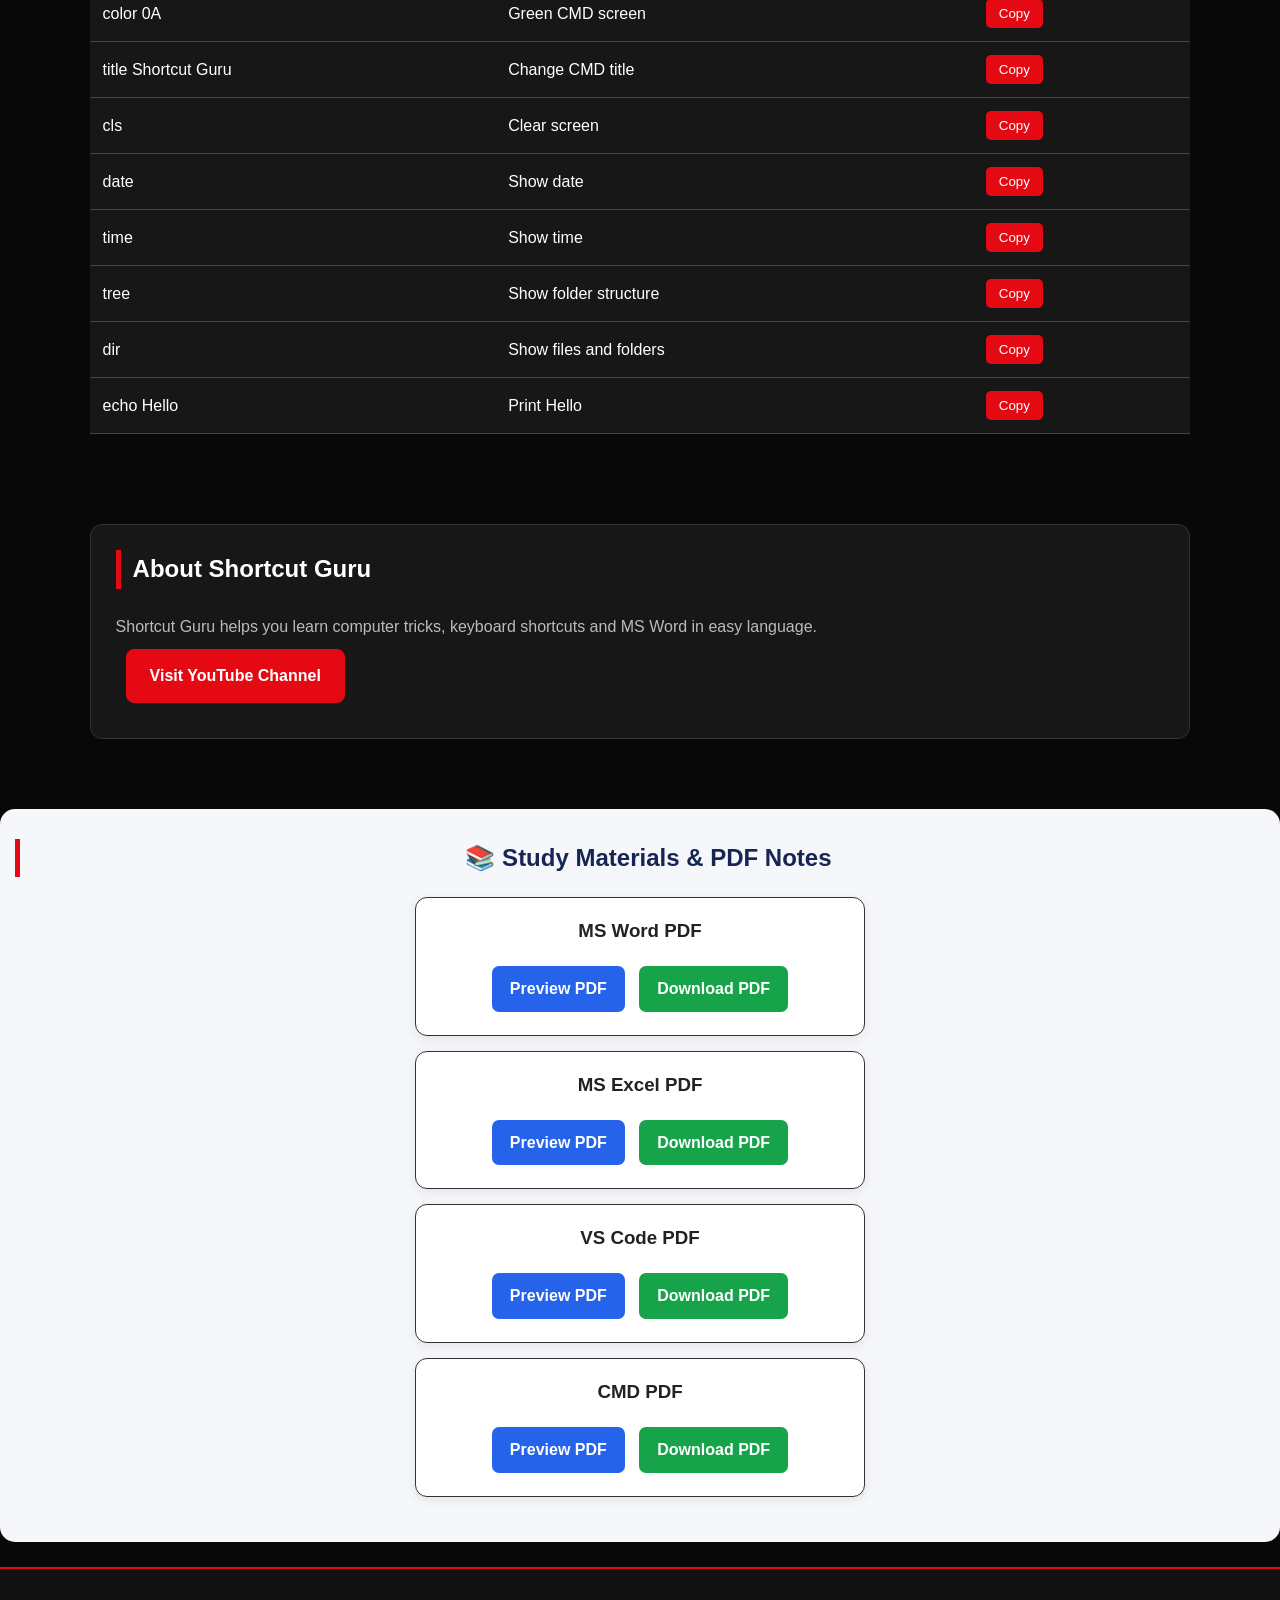
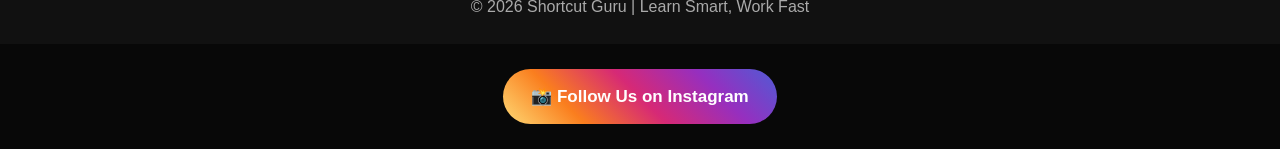
==== commit c2f73a07: "Install App on PC and iPhone - Show Install App button on every device, not only when the browser   " ====
--- a/index.html
+++ b/index.html
@@ -21,6 +21,10 @@
 <meta name="theme-color" content="#e50914">
 <link rel="icon" type="image/png" href="/shortcut/icons/icon-192.png">
 <link rel="apple-touch-icon" href="/shortcut/icons/icon-192.png">
+<meta name="apple-mobile-web-app-capable" content="yes">
+<meta name="mobile-web-app-capable" content="yes">
+<meta name="apple-mobile-web-app-title" content="Shortcut Guru">
+<meta name="apple-mobile-web-app-status-bar-style" content="black">
 
 <script type="application/ld+json">
 {
@@ -547,33 +551,62 @@
 (function(){
  const btn=document.getElementById("installBtn");
  const help=document.getElementById("installHelp");
+ const apkBtn=document.getElementById("apkBtn");
  let deferredPrompt=null;
+
+ const ua=navigator.userAgent;
+ const isIOS=/iphone|ipad|ipod/i.test(ua)
+  || (navigator.platform==="MacIntel" && navigator.maxTouchPoints>1);
+ const isAndroid=/android/i.test(ua);
+ const isMac=!isIOS && /macintosh|mac os x/i.test(ua);
+ const isEdge=/edg\//i.test(ua);
+ const isChrome=/chrome|crios/i.test(ua) && !isEdge;
+ const isFirefox=/firefox|fxios/i.test(ua);
+ const isSafari=/safari/i.test(ua) && !isChrome && !isEdge && !isFirefox;
+
+ // The APK only installs on Android phones; hide it on iPhone/iPad.
+ if(isIOS && apkBtn) apkBtn.style.display="none";
 
  const isInstalled=window.matchMedia("(display-mode: standalone)").matches
   || window.navigator.standalone===true;
  if(isInstalled) return;
 
- // Android / Chrome / Edge: browser gives an install prompt
+ // Install App works on phones and PCs: show it everywhere.
+ btn.hidden=false;
+
+ // Chrome / Edge (Android, Windows, Mac, Linux): browser gives an install prompt
  window.addEventListener("beforeinstallprompt",(event)=>{
   event.preventDefault();
   deferredPrompt=event;
-  btn.hidden=false;
  });
 
- // iPhone / iPad Safari: no install prompt, show steps instead
- const ua=navigator.userAgent;
- const isIOS=/iphone|ipad|ipod/i.test(ua)
-  || (navigator.platform==="MacIntel" && navigator.maxTouchPoints>1);
- if(isIOS) btn.hidden=false;
+ function steps(){
+  if(isIOS){
+   return "iPhone/iPad par: Safari (ya Chrome) mein Share (⬆️) button dabao, phir \"Add to Home Screen\" chuno, phir \"Add\" dabao.";
+  }
+  if(isAndroid){
+   return "Chrome ke ⋮ menu mein \"Install app\" ya \"Add to Home screen\" dabao. Ya upar wala DOWNLOAD ANDROID APP button use karo.";
+  }
+  if(isMac && isSafari){
+   return "Mac Safari mein: upar menu se File → \"Add to Dock\" chuno.";
+  }
+  if(isFirefox){
+   return "Firefox app install nahi karta. Is page ko Chrome ya Microsoft Edge mein kholo, phir Install App dabao.";
+  }
+  if(isEdge){
+   return "Edge mein: address bar ke right side install icon dabao, ya ··· menu → Apps → \"Install this site as an app\".";
+  }
+  return "PC par Chrome mein: address bar ke right side install icon (🖥️⬇️) dabao, ya ⋮ menu → \"Cast, save and share\" → \"Install page as app\".";
+ }
 
  btn.addEventListener("click",async()=>{
   if(deferredPrompt){
    deferredPrompt.prompt();
-   await deferredPrompt.userChoice;
+   const choice=await deferredPrompt.userChoice;
    deferredPrompt=null;
-   btn.hidden=true;
-  }else if(isIOS){
-   help.textContent="iPhone par: neeche Share (⬆️) button dabao, phir \"Add to Home Screen\" chuno.";
+   if(choice.outcome==="accepted") btn.hidden=true;
+  }else{
+   help.textContent=steps();
    help.hidden=false;
   }
  });
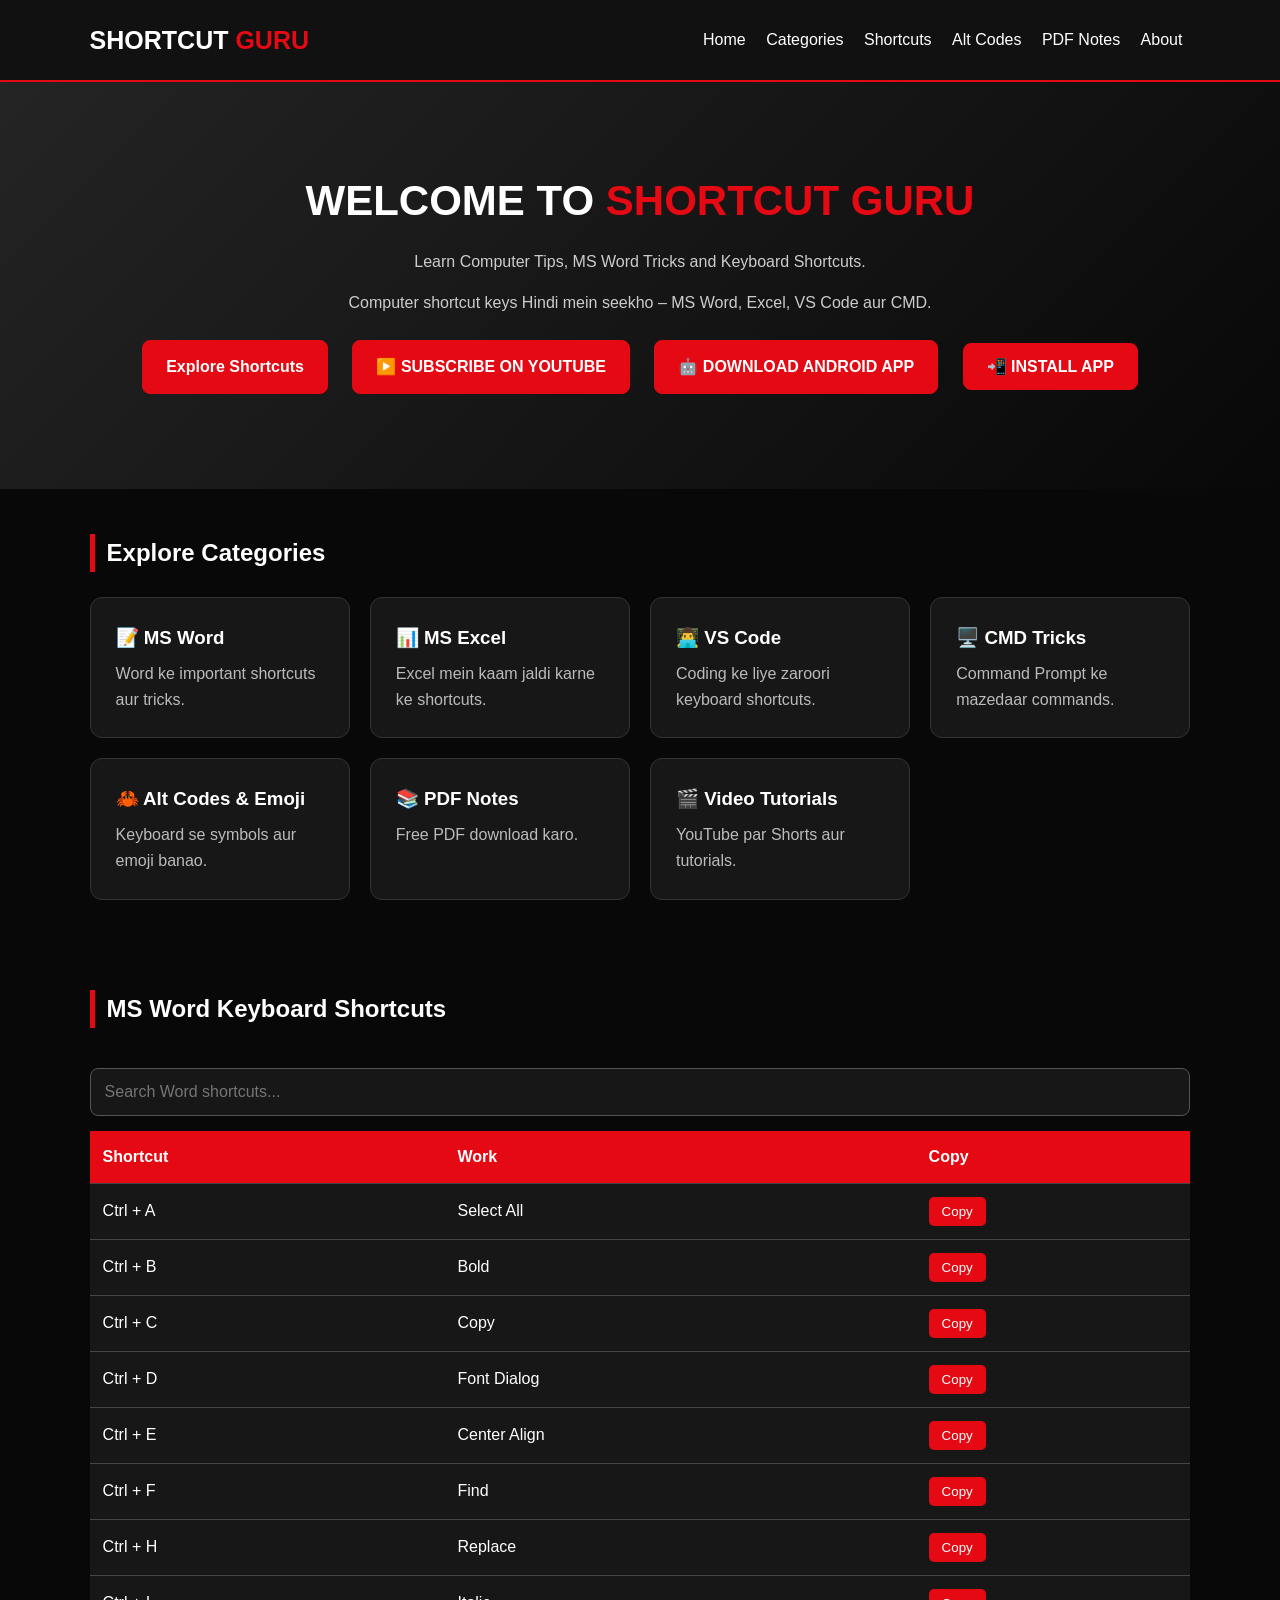
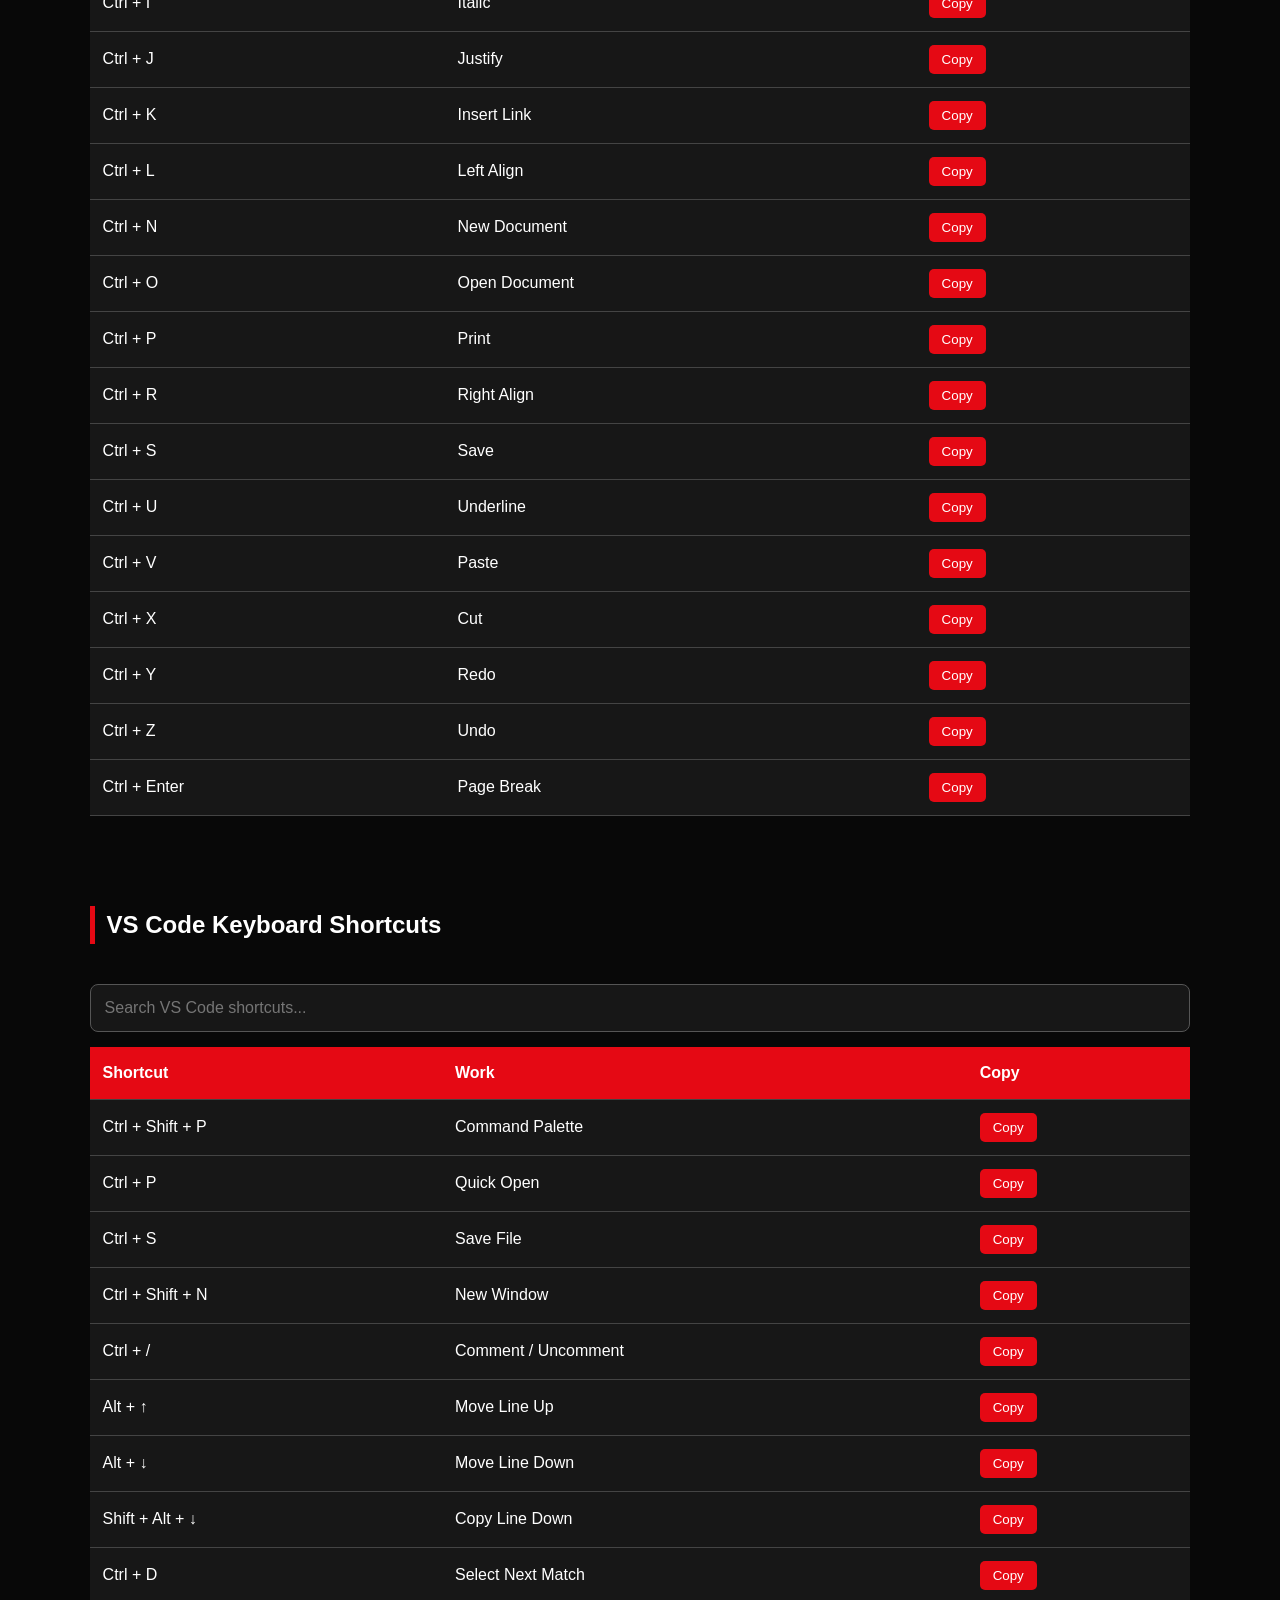
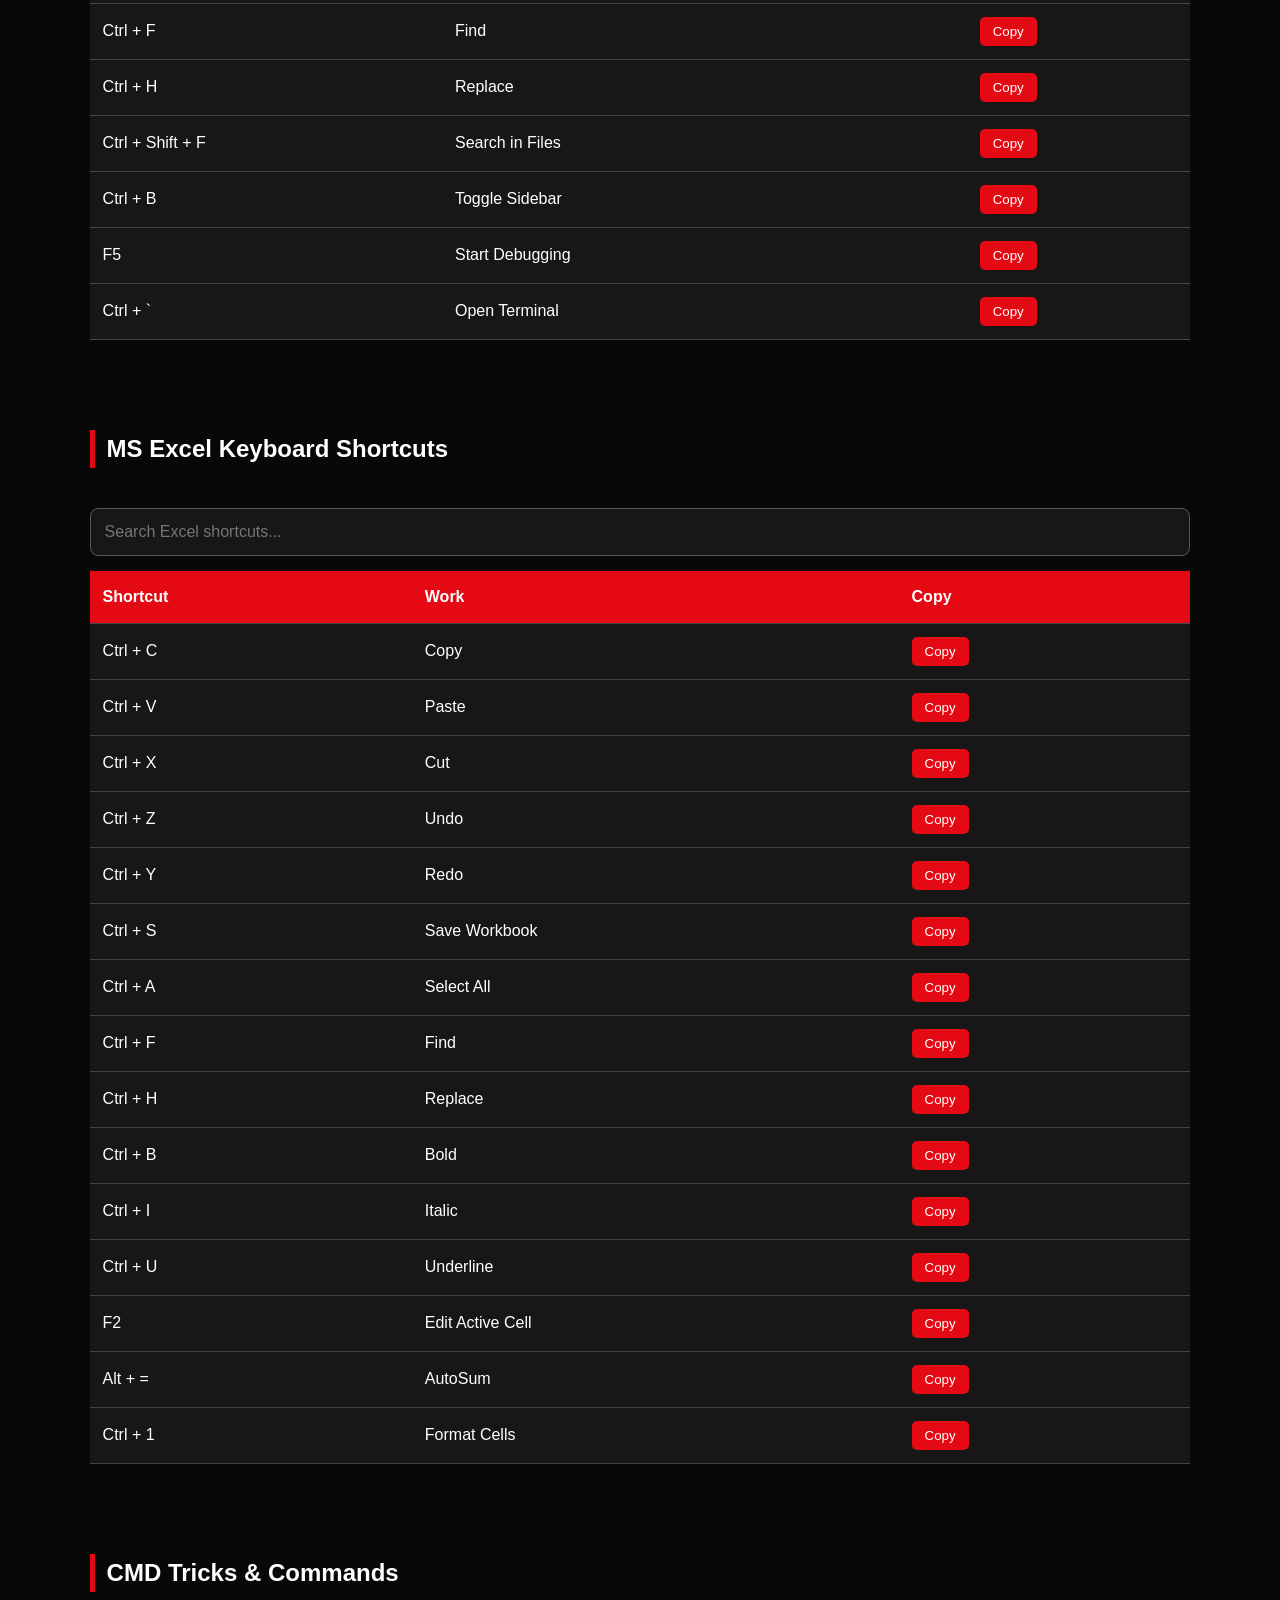
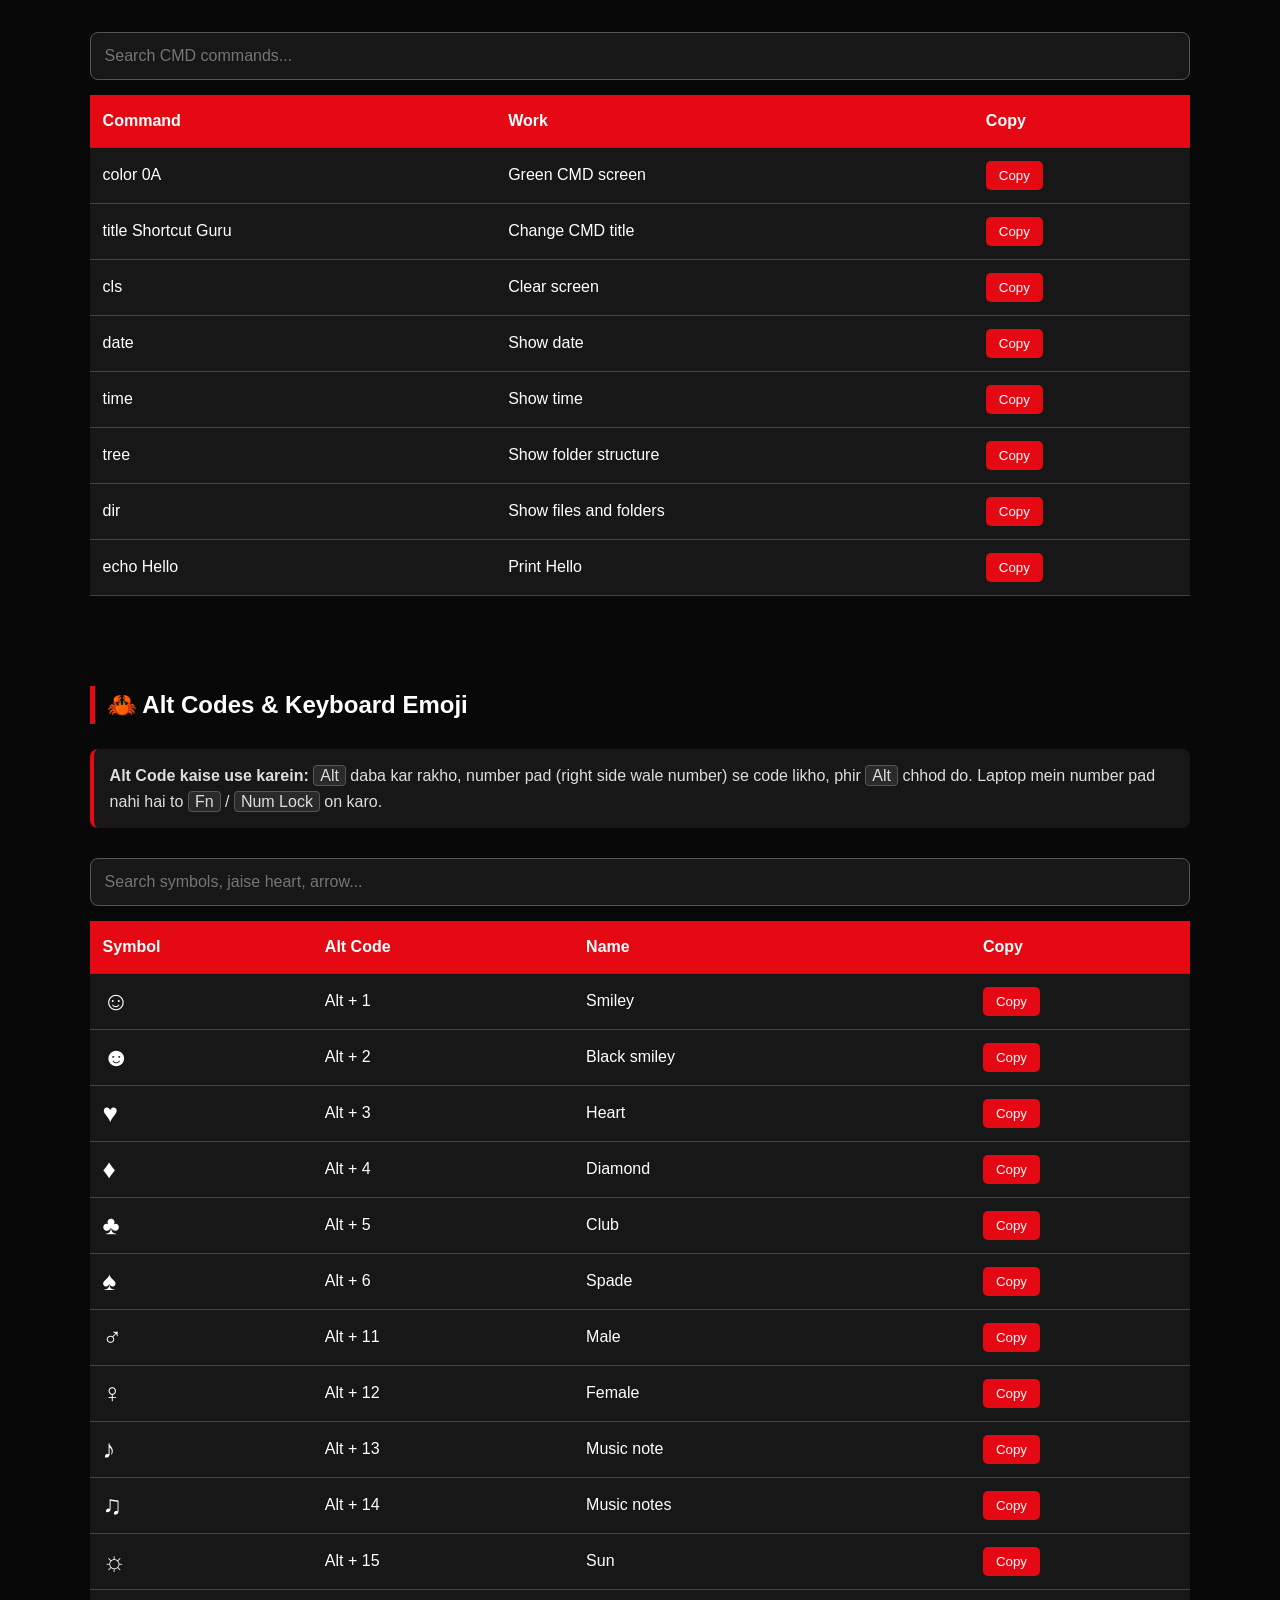
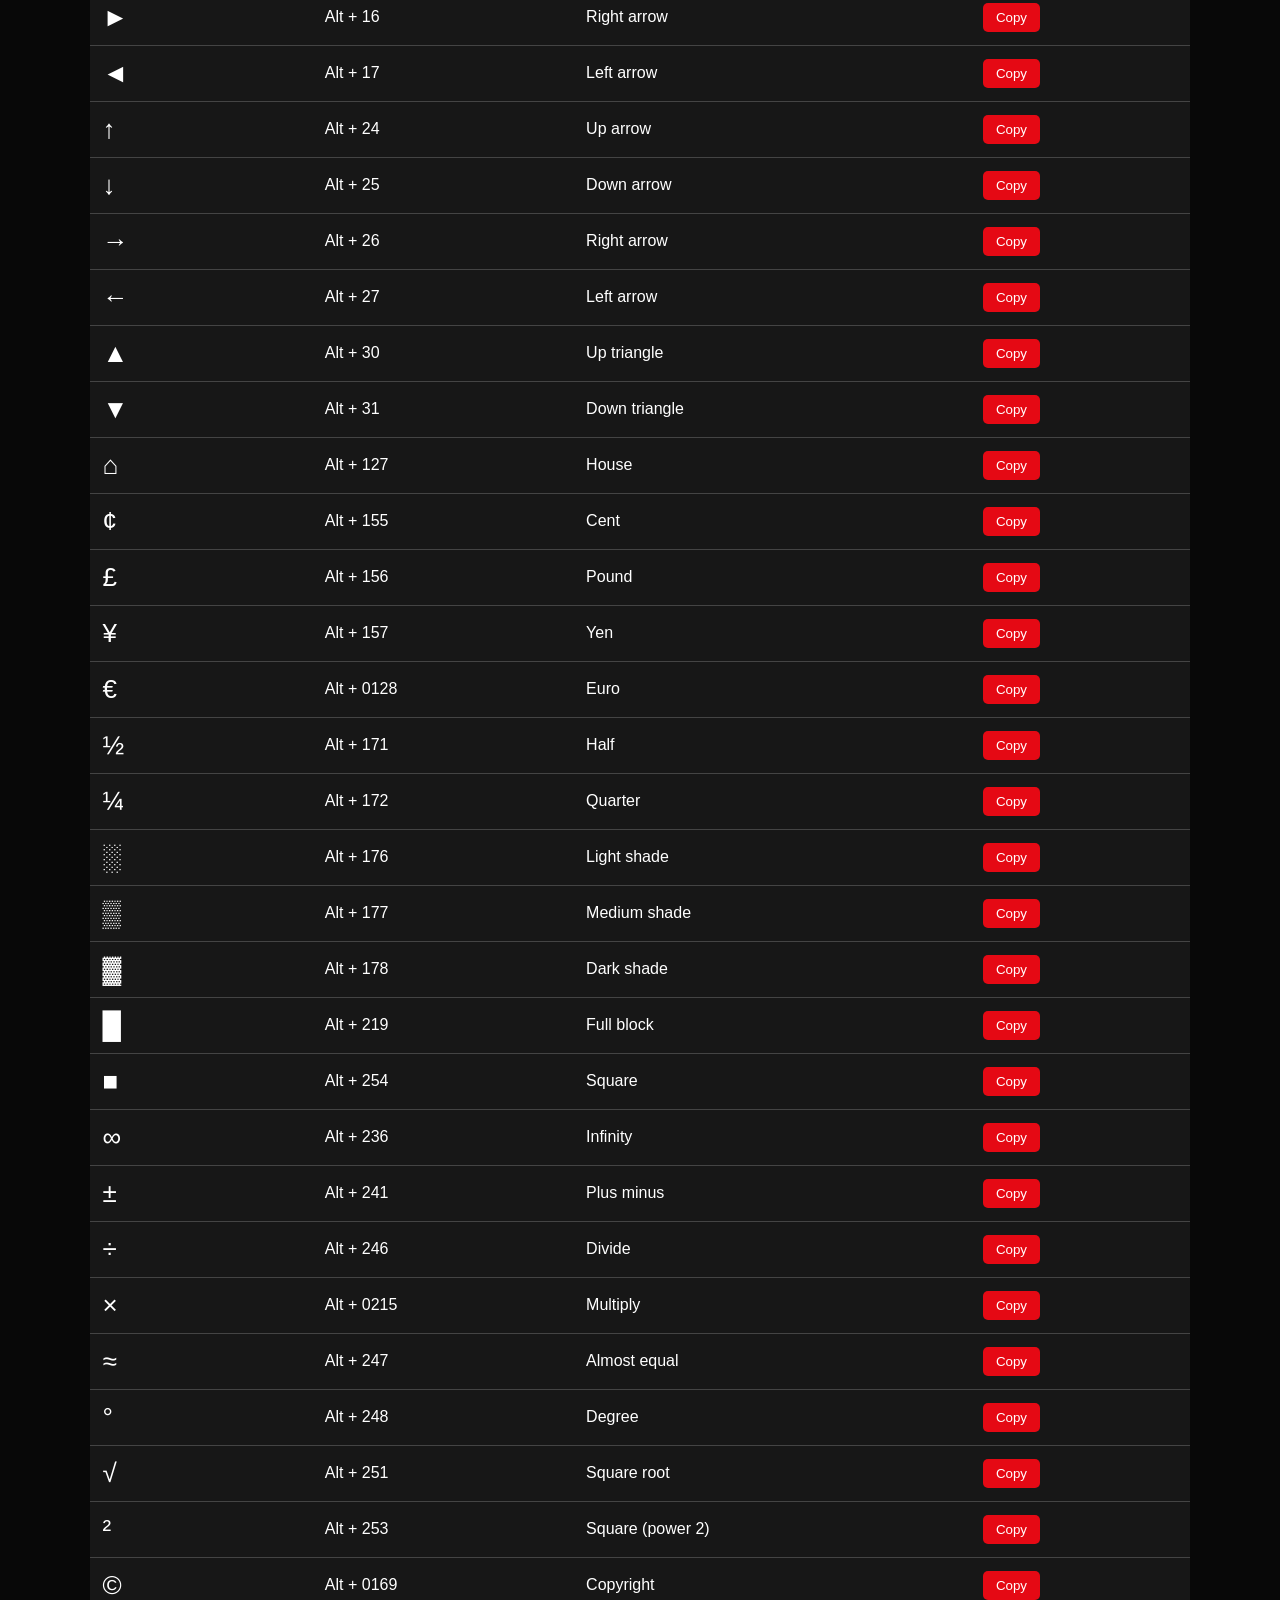
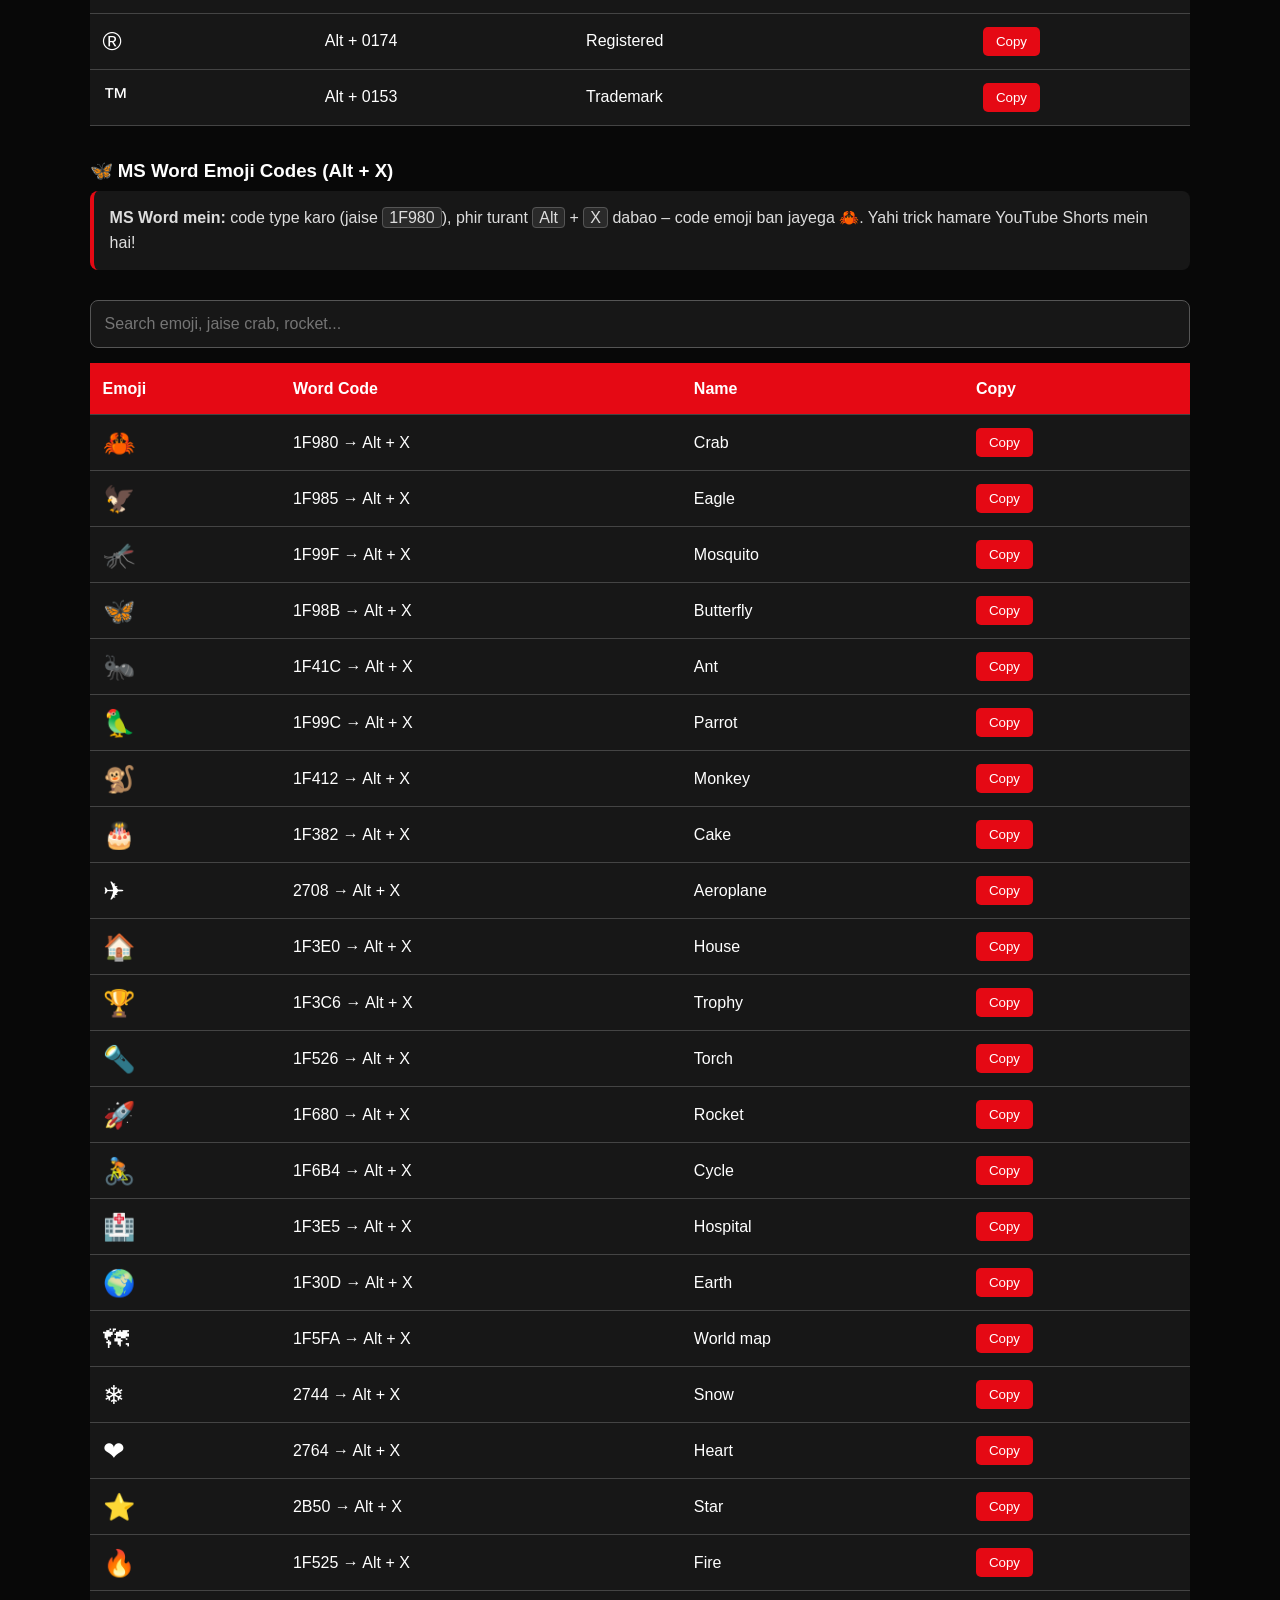
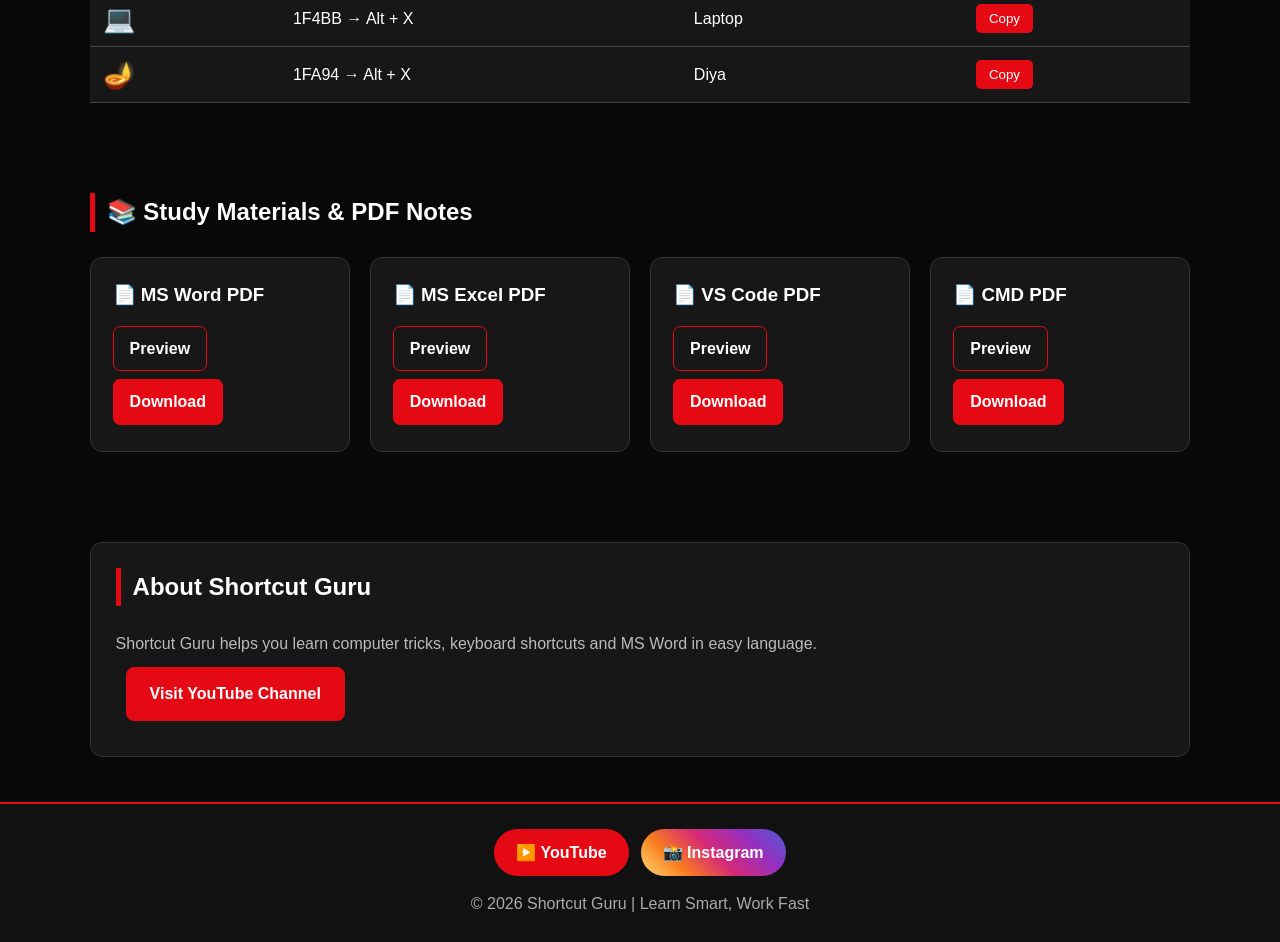
==== commit 538badf1: "Fix broken links and PDF styling, add Alt Codes section - PDF Notes link now works (section has id=p" ====
--- a/index.html
+++ b/index.html
@@ -1,5 +1,5 @@
 <!DOCTYPE html>
-<html lang="en">
+<html lang="hi">
 <head>
 <meta charset="UTF-8">
 <meta name="viewport" content="width=device-width, initial-scale=1.0">
@@ -194,29 +194,73 @@
  border-top:2px solid #e50914;
 }
 
+a.card{display:block;color:white;text-decoration:none}
+.section-note{color:#bbb;margin:-10px 0 15px}
+.section-note kbd,.howto kbd{
+ background:#2a2a2a;
+ border:1px solid #555;
+ border-radius:4px;
+ padding:1px 6px;
+ font-family:inherit;
+}
+.howto{
+ background:#171717;
+ border-left:4px solid #e50914;
+ padding:14px 16px;
+ border-radius:8px;
+ margin-bottom:15px;
+ color:#ddd;
+}
+.symbol{font-size:26px;line-height:1}
+h3.table-title{margin:30px 0 5px}
+
 .pdf-card{
  background:#171717;
  border:1px solid #333;
  border-radius:12px;
  padding:22px;
 }
-
-.pdf-card h3{margin-bottom:10px}
-.pdf-card p{color:#bbb}
-.pdf-card iframe{
- width:100%;
- height:350px;
- border:1px solid #444;
- border-radius:8px;
- margin-top:15px;
- background:white;
-}
+.pdf-card h3{margin-bottom:12px}
+.pdf-btn{
+ display:inline-block;
+ padding:9px 16px;
+ margin:4px 6px 4px 0;
+ border-radius:7px;
+ text-decoration:none;
+ color:white;
+ font-weight:bold;
+ border:1px solid #e50914;
+}
+.preview-btn{background:transparent}
+.download-btn{background:#e50914}
+.pdf-btn:hover{background:white;color:#e50914}
+
+.social{
+ display:flex;
+ flex-wrap:wrap;
+ justify-content:center;
+ gap:12px;
+ margin-bottom:15px;
+}
+.social a{
+ padding:11px 22px;
+ border-radius:30px;
+ color:white;
+ text-decoration:none;
+ font-weight:bold;
+}
+.social .yt{background:#e50914}
+.social .ig{background:linear-gradient(45deg,#feda75,#fa7e1e,#d62976,#962fbf,#4f5bd5)}
 
 @media(max-width:600px){
  .hero h1{font-size:30px}
  header{gap:12px}
  nav a{display:inline-block}
  section{padding:35px 5%}
+ #categories .grid{grid-template-columns:repeat(2,1fr);gap:12px}
+ #categories .card{padding:16px}
+ #categories .card h3{font-size:16px}
+ #categories .card p{font-size:14px}
 }
 </style>
 </head>
@@ -229,7 +273,8 @@
   <a href="#home">Home</a>
   <a href="#categories">Categories</a>
   <a href="#shortcuts">Shortcuts</a>
-  <a href="#pdfs">PDF Downloads</a>
+  <a href="#alt-codes">Alt Codes</a>
+  <a href="#pdfs">PDF Notes</a>
   <a href="#about">About</a>
  </nav>
 </header>
@@ -262,22 +307,34 @@
  <h2>Explore Categories</h2>
 
  <div class="grid">
-  <div class="card">
+  <a class="card" href="#shortcuts">
    <h3>📝 MS Word</h3>
-   <p>Learn MS Word shortcuts and tricks.</p>
-  </div>
-  <div class="card">
-   <h3>⌨️ Keyboard Shortcuts</h3>
-   <p>Work faster with keyboard shortcuts.</p>
-  </div>
-  <div class="card">
-   <h3>💻 Computer Tips</h3>
-   <p>Useful computer and laptop tips.</p>
-  </div>
-  <div class="card">
+   <p>Word ke important shortcuts aur tricks.</p>
+  </a>
+  <a class="card" href="#excel-shortcuts">
+   <h3>📊 MS Excel</h3>
+   <p>Excel mein kaam jaldi karne ke shortcuts.</p>
+  </a>
+  <a class="card" href="#vscode-shortcuts">
+   <h3>👨‍💻 VS Code</h3>
+   <p>Coding ke liye zaroori keyboard shortcuts.</p>
+  </a>
+  <a class="card" href="#cmd-tricks">
+   <h3>🖥️ CMD Tricks</h3>
+   <p>Command Prompt ke mazedaar commands.</p>
+  </a>
+  <a class="card" href="#alt-codes">
+   <h3>🦀 Alt Codes &amp; Emoji</h3>
+   <p>Keyboard se symbols aur emoji banao.</p>
+  </a>
+  <a class="card" href="#pdfs">
+   <h3>📚 PDF Notes</h3>
+   <p>Free PDF download karo.</p>
+  </a>
+  <a class="card" href="https://youtube.com/@shortcutguru_sg" target="_blank" rel="noopener noreferrer">
    <h3>🎬 Video Tutorials</h3>
-   <p>Learn through easy tutorials.</p>
-  </div>
+   <p>YouTube par Shorts aur tutorials.</p>
+  </a>
  </div>
 </section>
 
@@ -399,6 +456,125 @@
 
 
 
+<section id="alt-codes">
+ <h2>🦀 Alt Codes &amp; Keyboard Emoji</h2>
+ <div class="howto">
+  <b>Alt Code kaise use karein:</b> <kbd>Alt</kbd> daba kar rakho, number pad (right side wale number) se code likho, phir <kbd>Alt</kbd> chhod do. Laptop mein number pad nahi hai to <kbd>Fn</kbd> / <kbd>Num Lock</kbd> on karo.
+ </div>
+ <input class="search" id="altSearchBox" placeholder="Search symbols, jaise heart, arrow...">
+ <div class="table-wrap">
+ <table>
+ <thead><tr><th>Symbol</th><th>Alt Code</th><th>Name</th><th>Copy</th></tr></thead>
+ <tbody id="altCodeList">
+ <tr><td class="symbol">☺</td><td>Alt + 1</td><td>Smiley</td><td><button class="copy-btn">Copy</button></td></tr>
+ <tr><td class="symbol">☻</td><td>Alt + 2</td><td>Black smiley</td><td><button class="copy-btn">Copy</button></td></tr>
+ <tr><td class="symbol">♥</td><td>Alt + 3</td><td>Heart</td><td><button class="copy-btn">Copy</button></td></tr>
+ <tr><td class="symbol">♦</td><td>Alt + 4</td><td>Diamond</td><td><button class="copy-btn">Copy</button></td></tr>
+ <tr><td class="symbol">♣</td><td>Alt + 5</td><td>Club</td><td><button class="copy-btn">Copy</button></td></tr>
+ <tr><td class="symbol">♠</td><td>Alt + 6</td><td>Spade</td><td><button class="copy-btn">Copy</button></td></tr>
+ <tr><td class="symbol">♂</td><td>Alt + 11</td><td>Male</td><td><button class="copy-btn">Copy</button></td></tr>
+ <tr><td class="symbol">♀</td><td>Alt + 12</td><td>Female</td><td><button class="copy-btn">Copy</button></td></tr>
+ <tr><td class="symbol">♪</td><td>Alt + 13</td><td>Music note</td><td><button class="copy-btn">Copy</button></td></tr>
+ <tr><td class="symbol">♫</td><td>Alt + 14</td><td>Music notes</td><td><button class="copy-btn">Copy</button></td></tr>
+ <tr><td class="symbol">☼</td><td>Alt + 15</td><td>Sun</td><td><button class="copy-btn">Copy</button></td></tr>
+ <tr><td class="symbol">►</td><td>Alt + 16</td><td>Right arrow</td><td><button class="copy-btn">Copy</button></td></tr>
+ <tr><td class="symbol">◄</td><td>Alt + 17</td><td>Left arrow</td><td><button class="copy-btn">Copy</button></td></tr>
+ <tr><td class="symbol">↑</td><td>Alt + 24</td><td>Up arrow</td><td><button class="copy-btn">Copy</button></td></tr>
+ <tr><td class="symbol">↓</td><td>Alt + 25</td><td>Down arrow</td><td><button class="copy-btn">Copy</button></td></tr>
+ <tr><td class="symbol">→</td><td>Alt + 26</td><td>Right arrow</td><td><button class="copy-btn">Copy</button></td></tr>
+ <tr><td class="symbol">←</td><td>Alt + 27</td><td>Left arrow</td><td><button class="copy-btn">Copy</button></td></tr>
+ <tr><td class="symbol">▲</td><td>Alt + 30</td><td>Up triangle</td><td><button class="copy-btn">Copy</button></td></tr>
+ <tr><td class="symbol">▼</td><td>Alt + 31</td><td>Down triangle</td><td><button class="copy-btn">Copy</button></td></tr>
+ <tr><td class="symbol">⌂</td><td>Alt + 127</td><td>House</td><td><button class="copy-btn">Copy</button></td></tr>
+ <tr><td class="symbol">¢</td><td>Alt + 155</td><td>Cent</td><td><button class="copy-btn">Copy</button></td></tr>
+ <tr><td class="symbol">£</td><td>Alt + 156</td><td>Pound</td><td><button class="copy-btn">Copy</button></td></tr>
+ <tr><td class="symbol">¥</td><td>Alt + 157</td><td>Yen</td><td><button class="copy-btn">Copy</button></td></tr>
+ <tr><td class="symbol">€</td><td>Alt + 0128</td><td>Euro</td><td><button class="copy-btn">Copy</button></td></tr>
+ <tr><td class="symbol">½</td><td>Alt + 171</td><td>Half</td><td><button class="copy-btn">Copy</button></td></tr>
+ <tr><td class="symbol">¼</td><td>Alt + 172</td><td>Quarter</td><td><button class="copy-btn">Copy</button></td></tr>
+ <tr><td class="symbol">░</td><td>Alt + 176</td><td>Light shade</td><td><button class="copy-btn">Copy</button></td></tr>
+ <tr><td class="symbol">▒</td><td>Alt + 177</td><td>Medium shade</td><td><button class="copy-btn">Copy</button></td></tr>
+ <tr><td class="symbol">▓</td><td>Alt + 178</td><td>Dark shade</td><td><button class="copy-btn">Copy</button></td></tr>
+ <tr><td class="symbol">█</td><td>Alt + 219</td><td>Full block</td><td><button class="copy-btn">Copy</button></td></tr>
+ <tr><td class="symbol">■</td><td>Alt + 254</td><td>Square</td><td><button class="copy-btn">Copy</button></td></tr>
+ <tr><td class="symbol">∞</td><td>Alt + 236</td><td>Infinity</td><td><button class="copy-btn">Copy</button></td></tr>
+ <tr><td class="symbol">±</td><td>Alt + 241</td><td>Plus minus</td><td><button class="copy-btn">Copy</button></td></tr>
+ <tr><td class="symbol">÷</td><td>Alt + 246</td><td>Divide</td><td><button class="copy-btn">Copy</button></td></tr>
+ <tr><td class="symbol">×</td><td>Alt + 0215</td><td>Multiply</td><td><button class="copy-btn">Copy</button></td></tr>
+ <tr><td class="symbol">≈</td><td>Alt + 247</td><td>Almost equal</td><td><button class="copy-btn">Copy</button></td></tr>
+ <tr><td class="symbol">°</td><td>Alt + 248</td><td>Degree</td><td><button class="copy-btn">Copy</button></td></tr>
+ <tr><td class="symbol">√</td><td>Alt + 251</td><td>Square root</td><td><button class="copy-btn">Copy</button></td></tr>
+ <tr><td class="symbol">²</td><td>Alt + 253</td><td>Square (power 2)</td><td><button class="copy-btn">Copy</button></td></tr>
+ <tr><td class="symbol">©</td><td>Alt + 0169</td><td>Copyright</td><td><button class="copy-btn">Copy</button></td></tr>
+ <tr><td class="symbol">®</td><td>Alt + 0174</td><td>Registered</td><td><button class="copy-btn">Copy</button></td></tr>
+ <tr><td class="symbol">™</td><td>Alt + 0153</td><td>Trademark</td><td><button class="copy-btn">Copy</button></td></tr>
+ </tbody>
+ </table>
+ </div>
+
+ <h3 class="table-title">🦋 MS Word Emoji Codes (Alt + X)</h3>
+ <div class="howto">
+  <b>MS Word mein:</b> code type karo (jaise <kbd>1F980</kbd>), phir turant <kbd>Alt</kbd> + <kbd>X</kbd> dabao – code emoji ban jayega 🦀. Yahi trick hamare YouTube Shorts mein hai!
+ </div>
+ <input class="search" id="emojiSearchBox" placeholder="Search emoji, jaise crab, rocket...">
+ <div class="table-wrap">
+ <table>
+ <thead><tr><th>Emoji</th><th>Word Code</th><th>Name</th><th>Copy</th></tr></thead>
+ <tbody id="emojiCodeList">
+ <tr><td class="symbol">🦀</td><td>1F980 → Alt + X</td><td>Crab</td><td><button class="copy-btn">Copy</button></td></tr>
+ <tr><td class="symbol">🦅</td><td>1F985 → Alt + X</td><td>Eagle</td><td><button class="copy-btn">Copy</button></td></tr>
+ <tr><td class="symbol">🦟</td><td>1F99F → Alt + X</td><td>Mosquito</td><td><button class="copy-btn">Copy</button></td></tr>
+ <tr><td class="symbol">🦋</td><td>1F98B → Alt + X</td><td>Butterfly</td><td><button class="copy-btn">Copy</button></td></tr>
+ <tr><td class="symbol">🐜</td><td>1F41C → Alt + X</td><td>Ant</td><td><button class="copy-btn">Copy</button></td></tr>
+ <tr><td class="symbol">🦜</td><td>1F99C → Alt + X</td><td>Parrot</td><td><button class="copy-btn">Copy</button></td></tr>
+ <tr><td class="symbol">🐒</td><td>1F412 → Alt + X</td><td>Monkey</td><td><button class="copy-btn">Copy</button></td></tr>
+ <tr><td class="symbol">🎂</td><td>1F382 → Alt + X</td><td>Cake</td><td><button class="copy-btn">Copy</button></td></tr>
+ <tr><td class="symbol">✈</td><td>2708 → Alt + X</td><td>Aeroplane</td><td><button class="copy-btn">Copy</button></td></tr>
+ <tr><td class="symbol">🏠</td><td>1F3E0 → Alt + X</td><td>House</td><td><button class="copy-btn">Copy</button></td></tr>
+ <tr><td class="symbol">🏆</td><td>1F3C6 → Alt + X</td><td>Trophy</td><td><button class="copy-btn">Copy</button></td></tr>
+ <tr><td class="symbol">🔦</td><td>1F526 → Alt + X</td><td>Torch</td><td><button class="copy-btn">Copy</button></td></tr>
+ <tr><td class="symbol">🚀</td><td>1F680 → Alt + X</td><td>Rocket</td><td><button class="copy-btn">Copy</button></td></tr>
+ <tr><td class="symbol">🚴</td><td>1F6B4 → Alt + X</td><td>Cycle</td><td><button class="copy-btn">Copy</button></td></tr>
+ <tr><td class="symbol">🏥</td><td>1F3E5 → Alt + X</td><td>Hospital</td><td><button class="copy-btn">Copy</button></td></tr>
+ <tr><td class="symbol">🌍</td><td>1F30D → Alt + X</td><td>Earth</td><td><button class="copy-btn">Copy</button></td></tr>
+ <tr><td class="symbol">🗺</td><td>1F5FA → Alt + X</td><td>World map</td><td><button class="copy-btn">Copy</button></td></tr>
+ <tr><td class="symbol">❄</td><td>2744 → Alt + X</td><td>Snow</td><td><button class="copy-btn">Copy</button></td></tr>
+ <tr><td class="symbol">❤</td><td>2764 → Alt + X</td><td>Heart</td><td><button class="copy-btn">Copy</button></td></tr>
+ <tr><td class="symbol">⭐</td><td>2B50 → Alt + X</td><td>Star</td><td><button class="copy-btn">Copy</button></td></tr>
+ <tr><td class="symbol">🔥</td><td>1F525 → Alt + X</td><td>Fire</td><td><button class="copy-btn">Copy</button></td></tr>
+ <tr><td class="symbol">💻</td><td>1F4BB → Alt + X</td><td>Laptop</td><td><button class="copy-btn">Copy</button></td></tr>
+ <tr><td class="symbol">🪔</td><td>1FA94 → Alt + X</td><td>Diya</td><td><button class="copy-btn">Copy</button></td></tr>
+ </tbody>
+ </table>
+ </div>
+</section>
+
+<section id="pdfs">
+ <h2>📚 Study Materials &amp; PDF Notes</h2>
+ <div class="grid">
+ <div class="pdf-card">
+  <h3>📄 MS Word PDF</h3>
+  <a class="pdf-btn preview-btn" href="pdf/ms-word.pdf" target="_blank" rel="noopener">Preview</a>
+  <a class="pdf-btn download-btn" href="pdf/ms-word.pdf" download>Download</a>
+ </div>
+ <div class="pdf-card">
+  <h3>📄 MS Excel PDF</h3>
+  <a class="pdf-btn preview-btn" href="pdf/ms-excel.pdf" target="_blank" rel="noopener">Preview</a>
+  <a class="pdf-btn download-btn" href="pdf/ms-excel.pdf" download>Download</a>
+ </div>
+ <div class="pdf-card">
+  <h3>📄 VS Code PDF</h3>
+  <a class="pdf-btn preview-btn" href="pdf/vscode.pdf" target="_blank" rel="noopener">Preview</a>
+  <a class="pdf-btn download-btn" href="pdf/vscode.pdf" download>Download</a>
+ </div>
+ <div class="pdf-card">
+  <h3>📄 CMD PDF</h3>
+  <a class="pdf-btn preview-btn" href="pdf/cmd.pdf" target="_blank" rel="noopener">Preview</a>
+  <a class="pdf-btn download-btn" href="pdf/cmd.pdf" download>Download</a>
+ </div>
+ </div>
+</section>
+
 <section id="about">
  <div class="card">
   <h2>About Shortcut Guru</h2>
@@ -411,105 +587,15 @@
 </section>
 
 </main>
-<style>
-.pdf-section {
-    padding: 30px 15px;
-    background: #f5f7fb;
-    border-radius: 15px;
-    text-align: center;
-    margin: 25px auto;
-}
-
-.pdf-section h2 {
-    color: #172554;
-    margin-bottom: 20px;
-}
-
-.pdf-card {
-    background: white;
-    padding: 18px;
-    margin: 15px auto;
-    max-width: 450px;
-    border-radius: 12px;
-    box-shadow: 0 3px 12px rgba(0,0,0,0.08);
-}
-
-.pdf-card h3 {
-    color: #222;
-    margin-bottom: 15px;
-}
-
-.pdf-btn {
-    display: inline-block;
-    padding: 10px 18px;
-    margin: 5px;
-    border-radius: 7px;
-    text-decoration: none;
-    color: white;
-    font-weight: bold;
-}
-
-.preview-btn {
-    background: #2563eb;
-}
-
-.download-btn {
-    background: #16a34a;
-}
-</style>
-
-<section class="pdf-section">
-
-<h2>📚 Study Materials & PDF Notes</h2>
-
-<div class="pdf-card">
-<h3>MS Word PDF</h3>
-<a class="pdf-btn preview-btn"
-href="pdf/pdf/pdf/ms-word.pdf" target="_blank">Preview PDF</a>
-<a class="pdf-btn download-btn"
-href="pdf/pdf/pdf/ms-word.pdf" download>Download PDF</a>
-</div>
-
-<div class="pdf-card">
-<h3>MS Excel PDF</h3>
-<a class="pdf-btn preview-btn"
-href="pdf/pdf/pdf/ms-excel.pdf" target="_blank">Preview PDF</a>
-<a class="pdf-btn download-btn"
-href="pdf/pdf/pdf/ms-excel.pdf" download>Download PDF</a>
-</div>
-
-<div class="pdf-card">
-<h3>VS Code PDF</h3>
-<a class="pdf-btn preview-btn"
-href="pdf/pdf/pdf/vscode.pdf" target="_blank">Preview PDF</a>
-<a class="pdf-btn download-btn"
-href="pdf/pdf/pdf/vscode.pdf" download>Download PDF</a>
-</div>
-
-<div class="pdf-card">
-<h3>CMD PDF</h3>
-<a class="pdf-btn preview-btn"
-href="pdf/pdf/pdf/cmd.pdf" target="_blank">Preview PDF</a>
-<a class="pdf-btn download-btn"
-href="pdf/pdf/pdf/cmd.pdf" download>Download PDF</a>
-</div>
-
-</section>
+
 <footer>
+ <div class="social">
+  <a class="yt" href="https://youtube.com/@shortcutguru_sg" target="_blank" rel="noopener noreferrer">▶️ YouTube</a>
+  <a class="ig" href="https://www.instagram.com/shortcutguru_sg/" target="_blank" rel="noopener noreferrer">📸 Instagram</a>
+ </div>
  <p>© 2026 Shortcut Guru | Learn Smart, Work Fast</p>
 </footer>
 
-<div style="text-align:center;width:100%;margin:25px auto">
-<a href="https://www.instagram.com/shortcutguru_sg/"
-target="_blank" rel="noopener noreferrer"
-style="display:inline-flex;align-items:center;justify-content:center;
-gap:10px;padding:14px 28px;
-background:linear-gradient(45deg,#feda75,#fa7e1e,#d62976,#962fbf,#4f5bd5);
-color:white;text-decoration:none;border-radius:30px;
-font-size:17px;font-weight:bold">
-📸 Follow Us on Instagram
-</a>
-</div>
 
 <script>
 // Search function
@@ -529,6 +615,8 @@
 setupSearch("vsCodeSearchBox","vsCodeShortcutList");
 setupSearch("excelSearchBox","excelShortcutList");
 setupSearch("cmdSearchBox","cmdShortcutList");
+setupSearch("altSearchBox","altCodeList");
+setupSearch("emojiSearchBox","emojiCodeList");
 
 // Copy buttons
 document.querySelectorAll(".copy-btn").forEach(button=>{
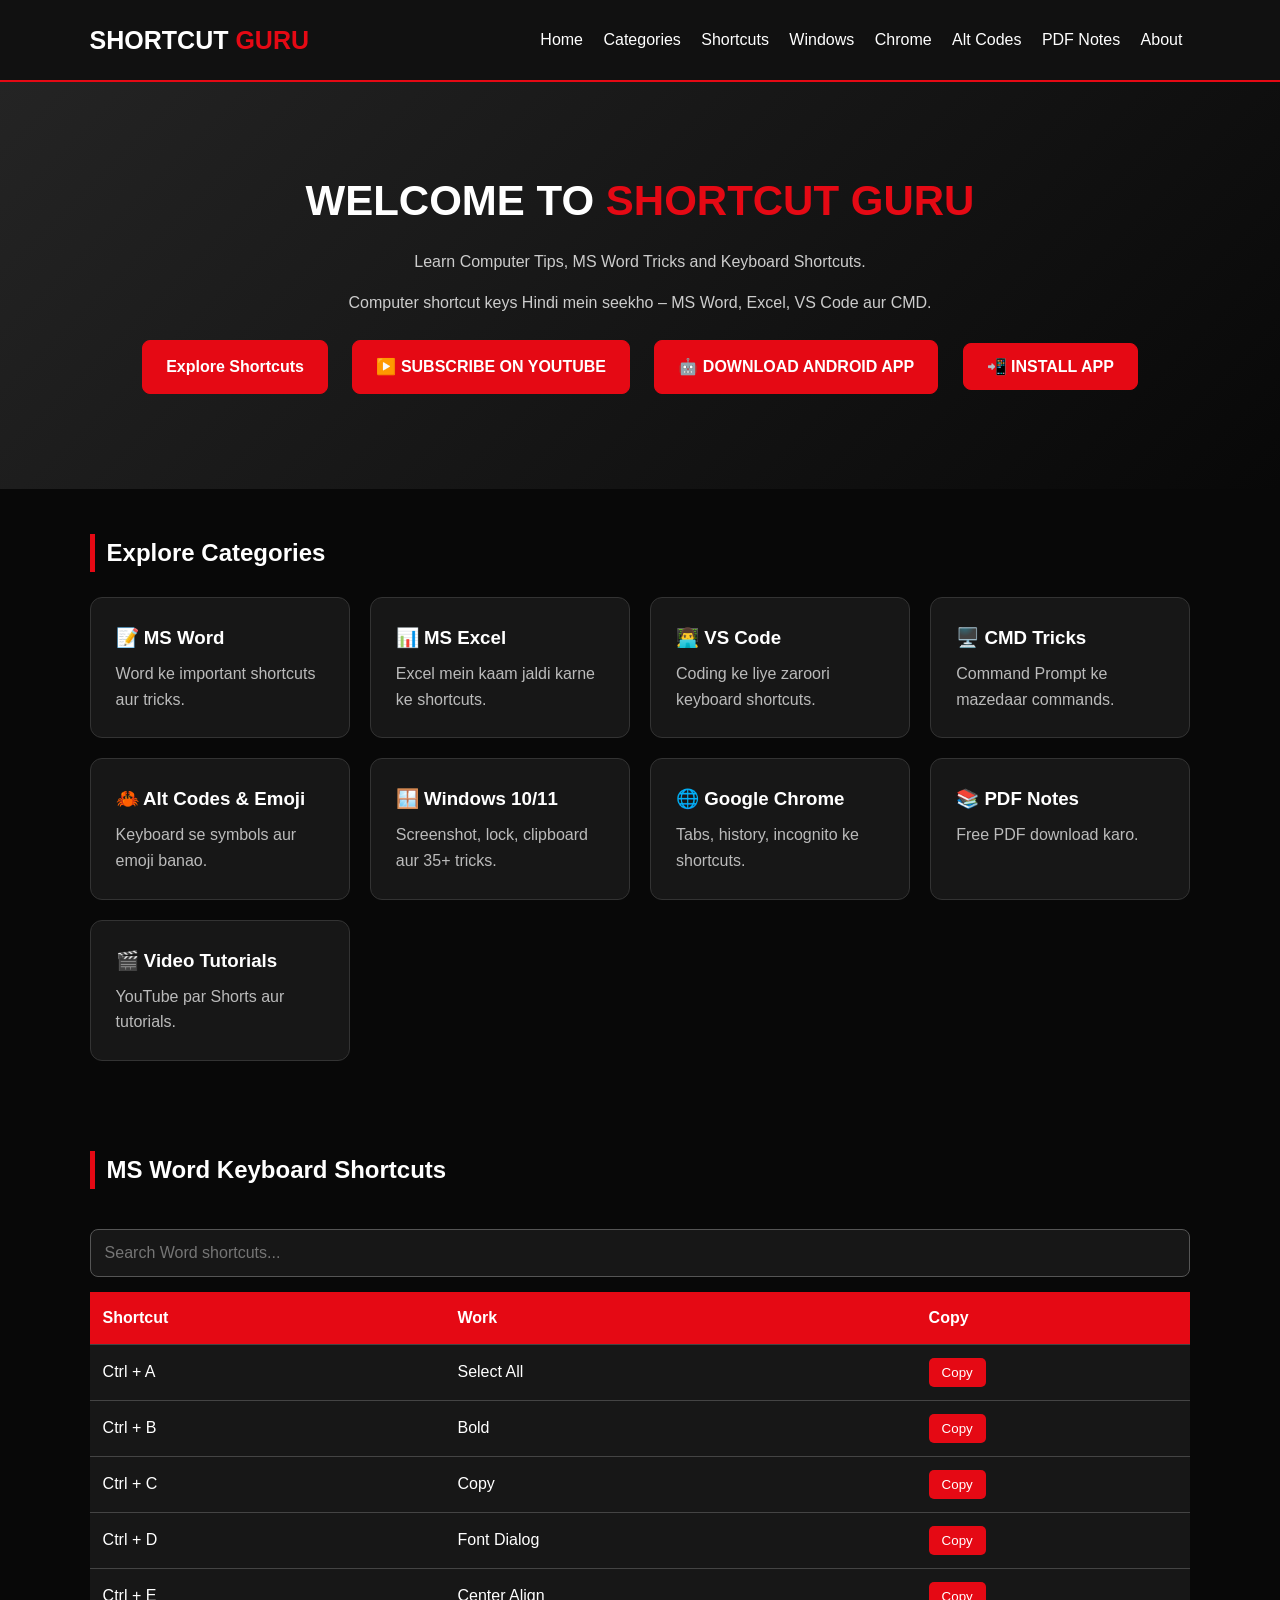
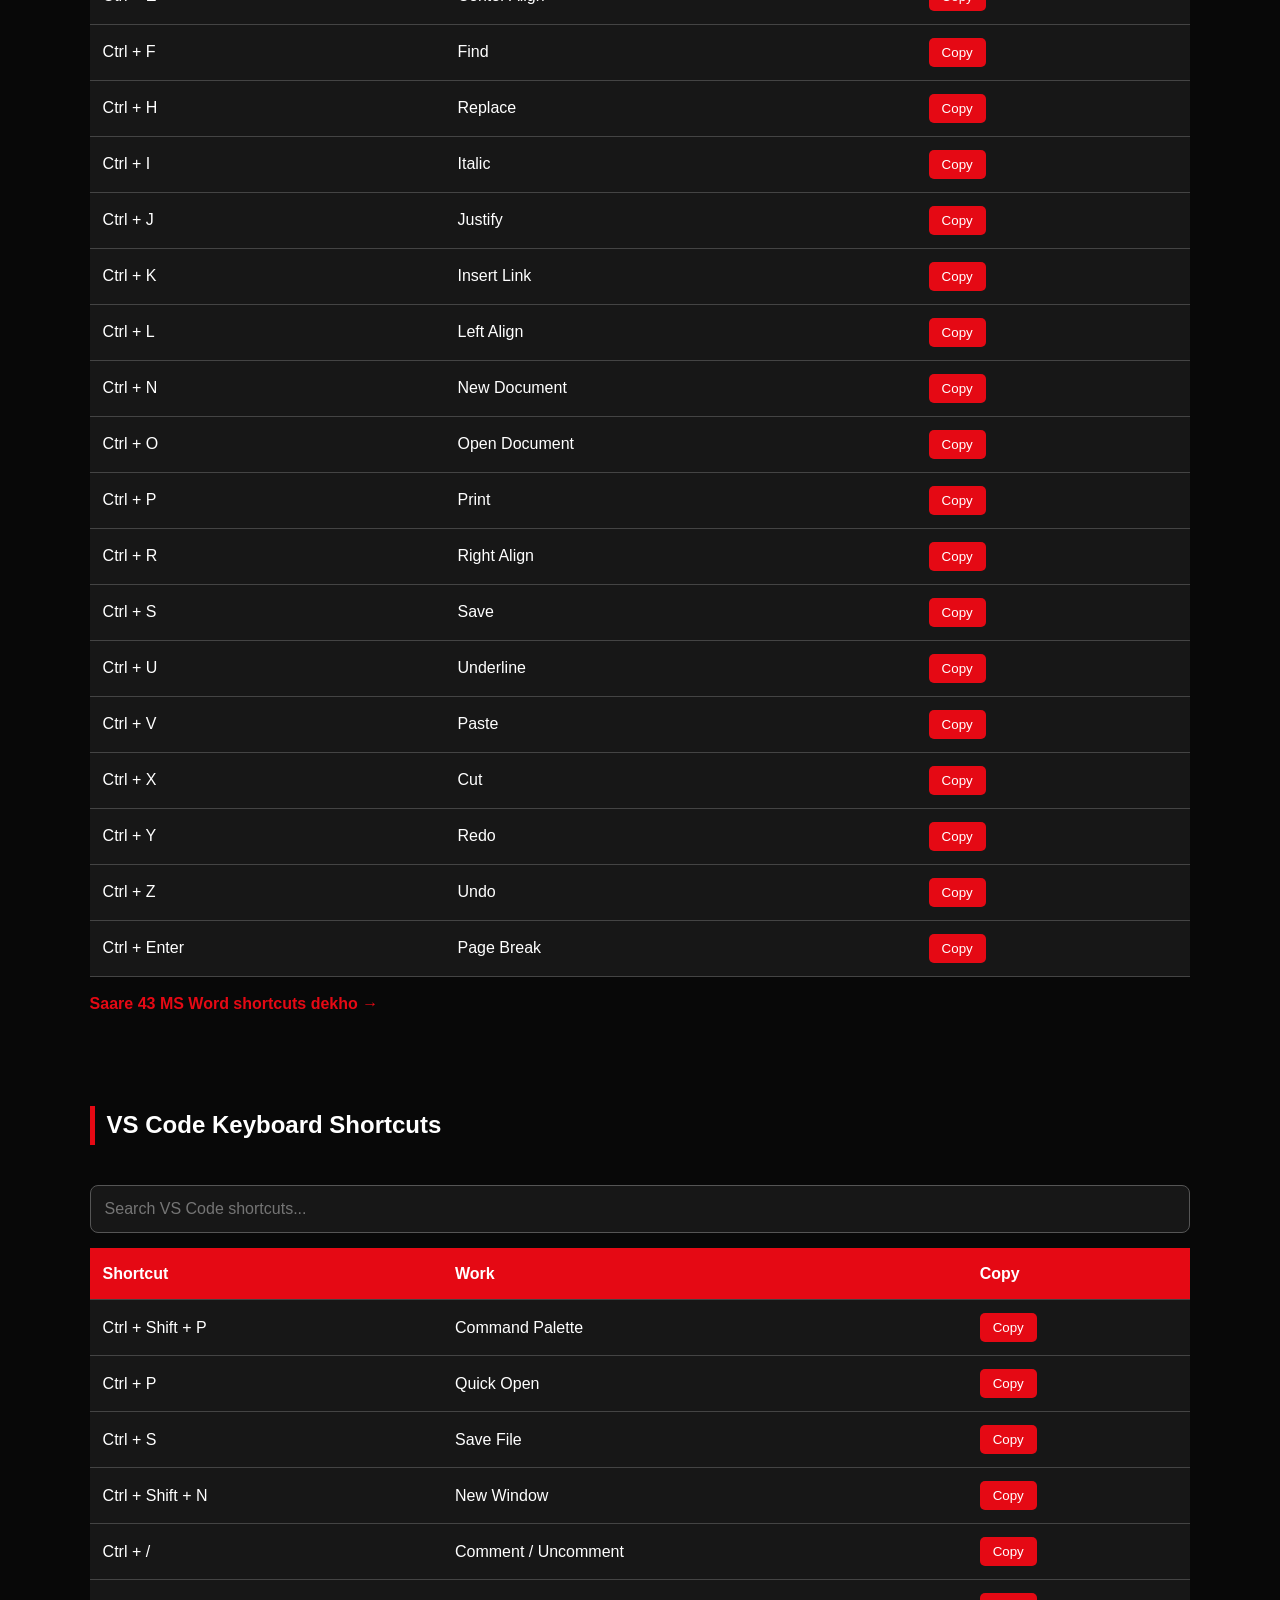
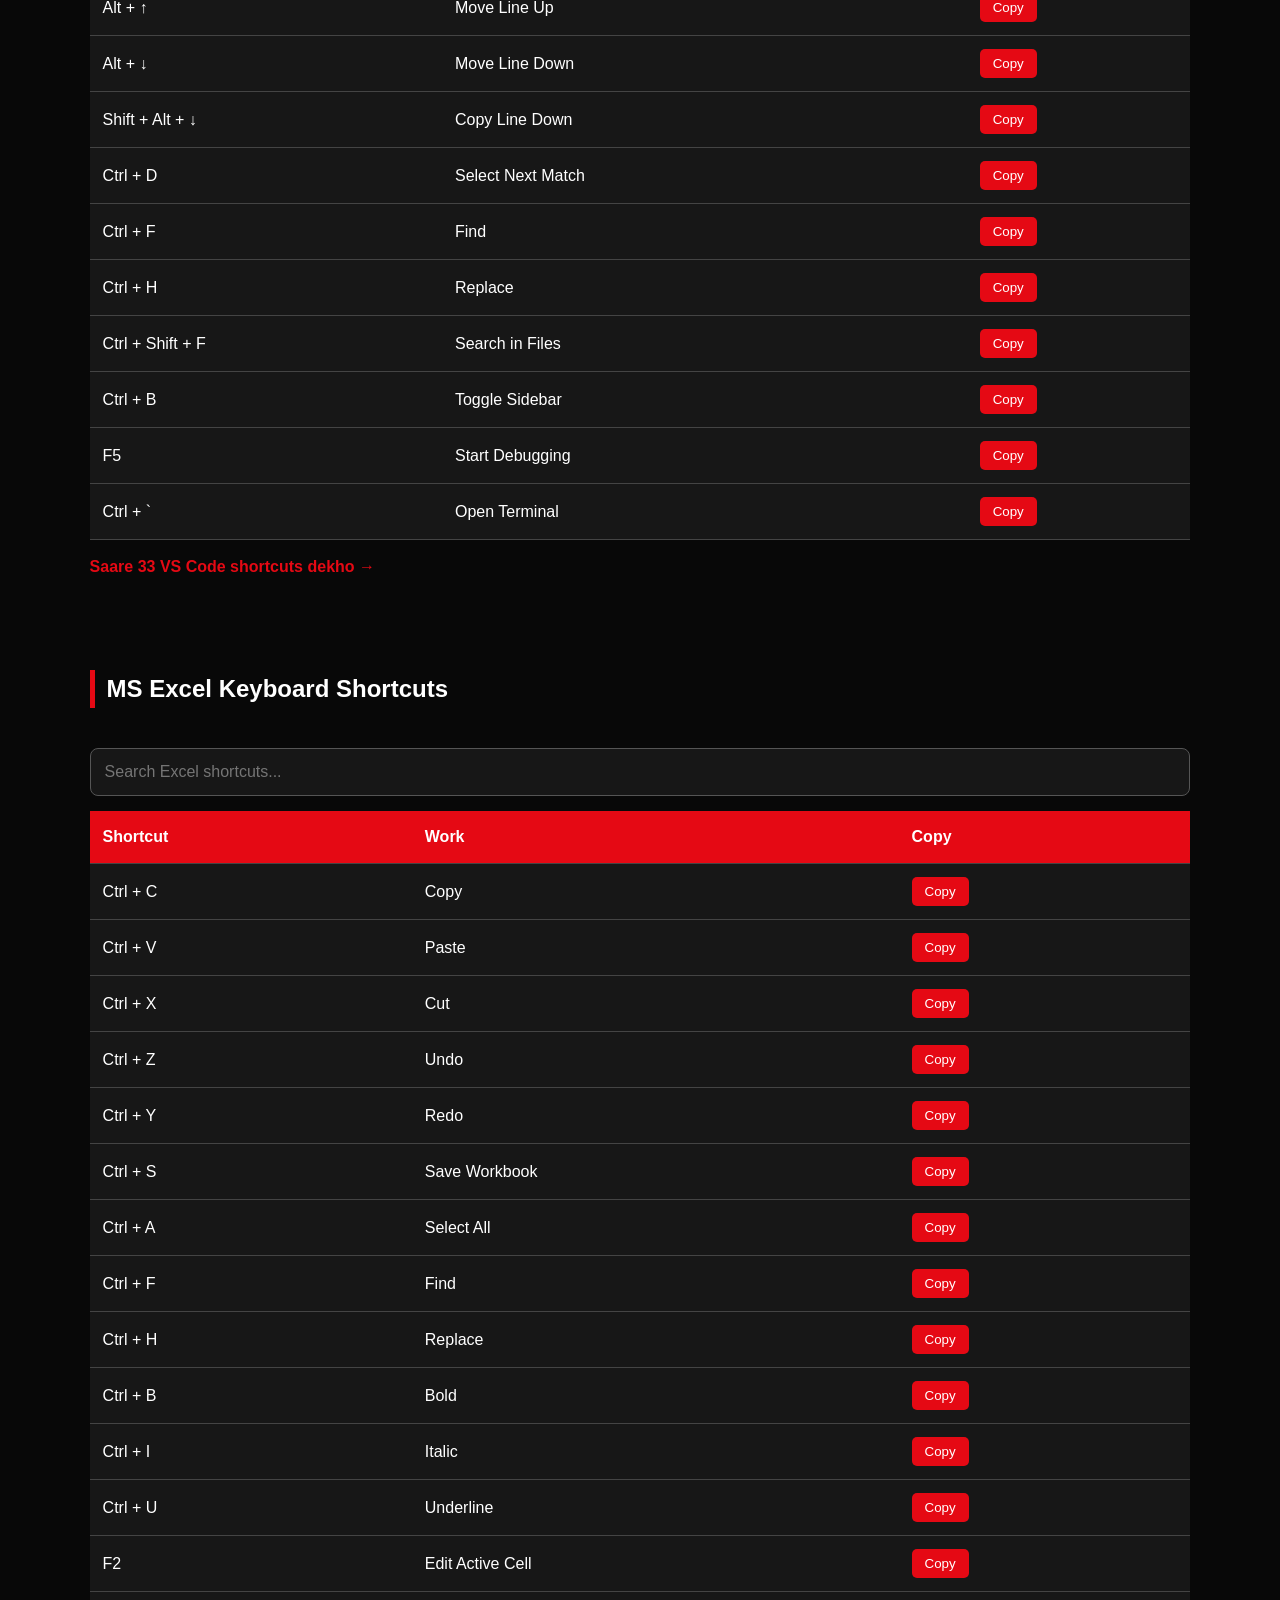
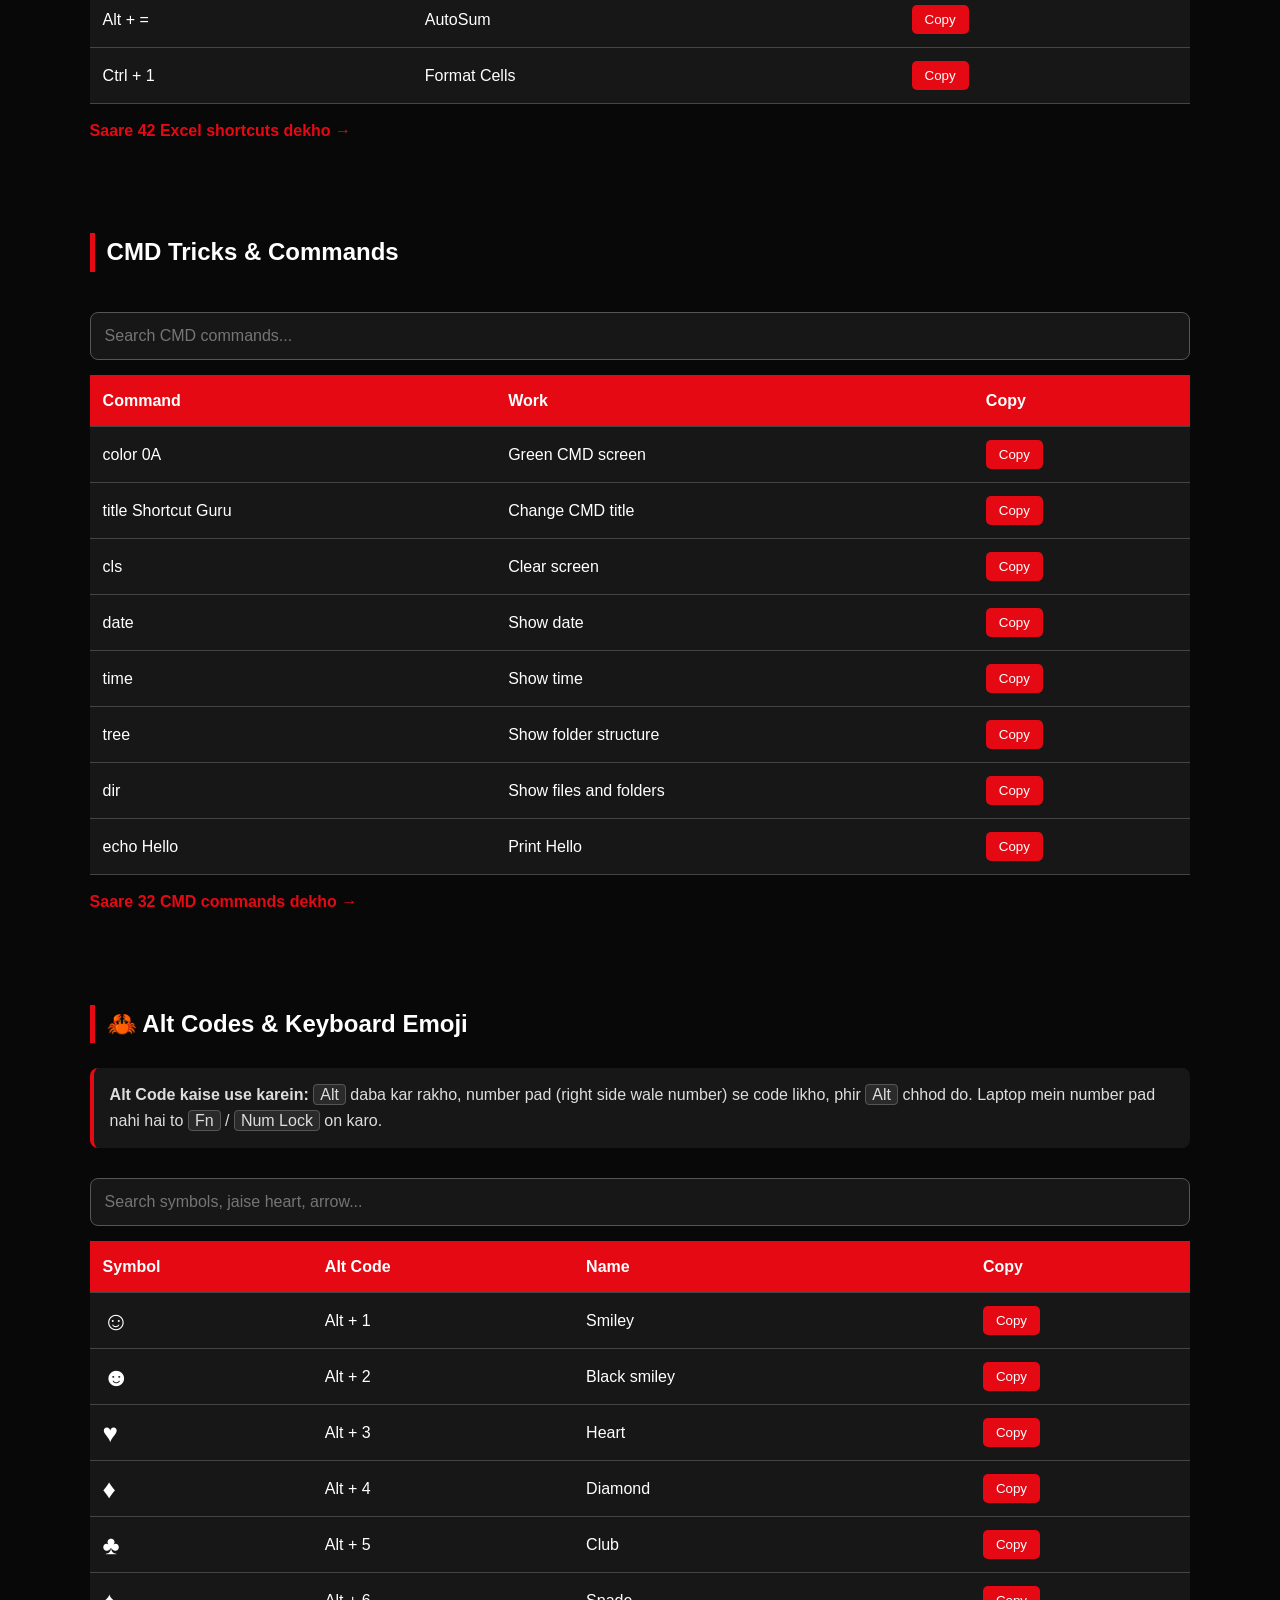
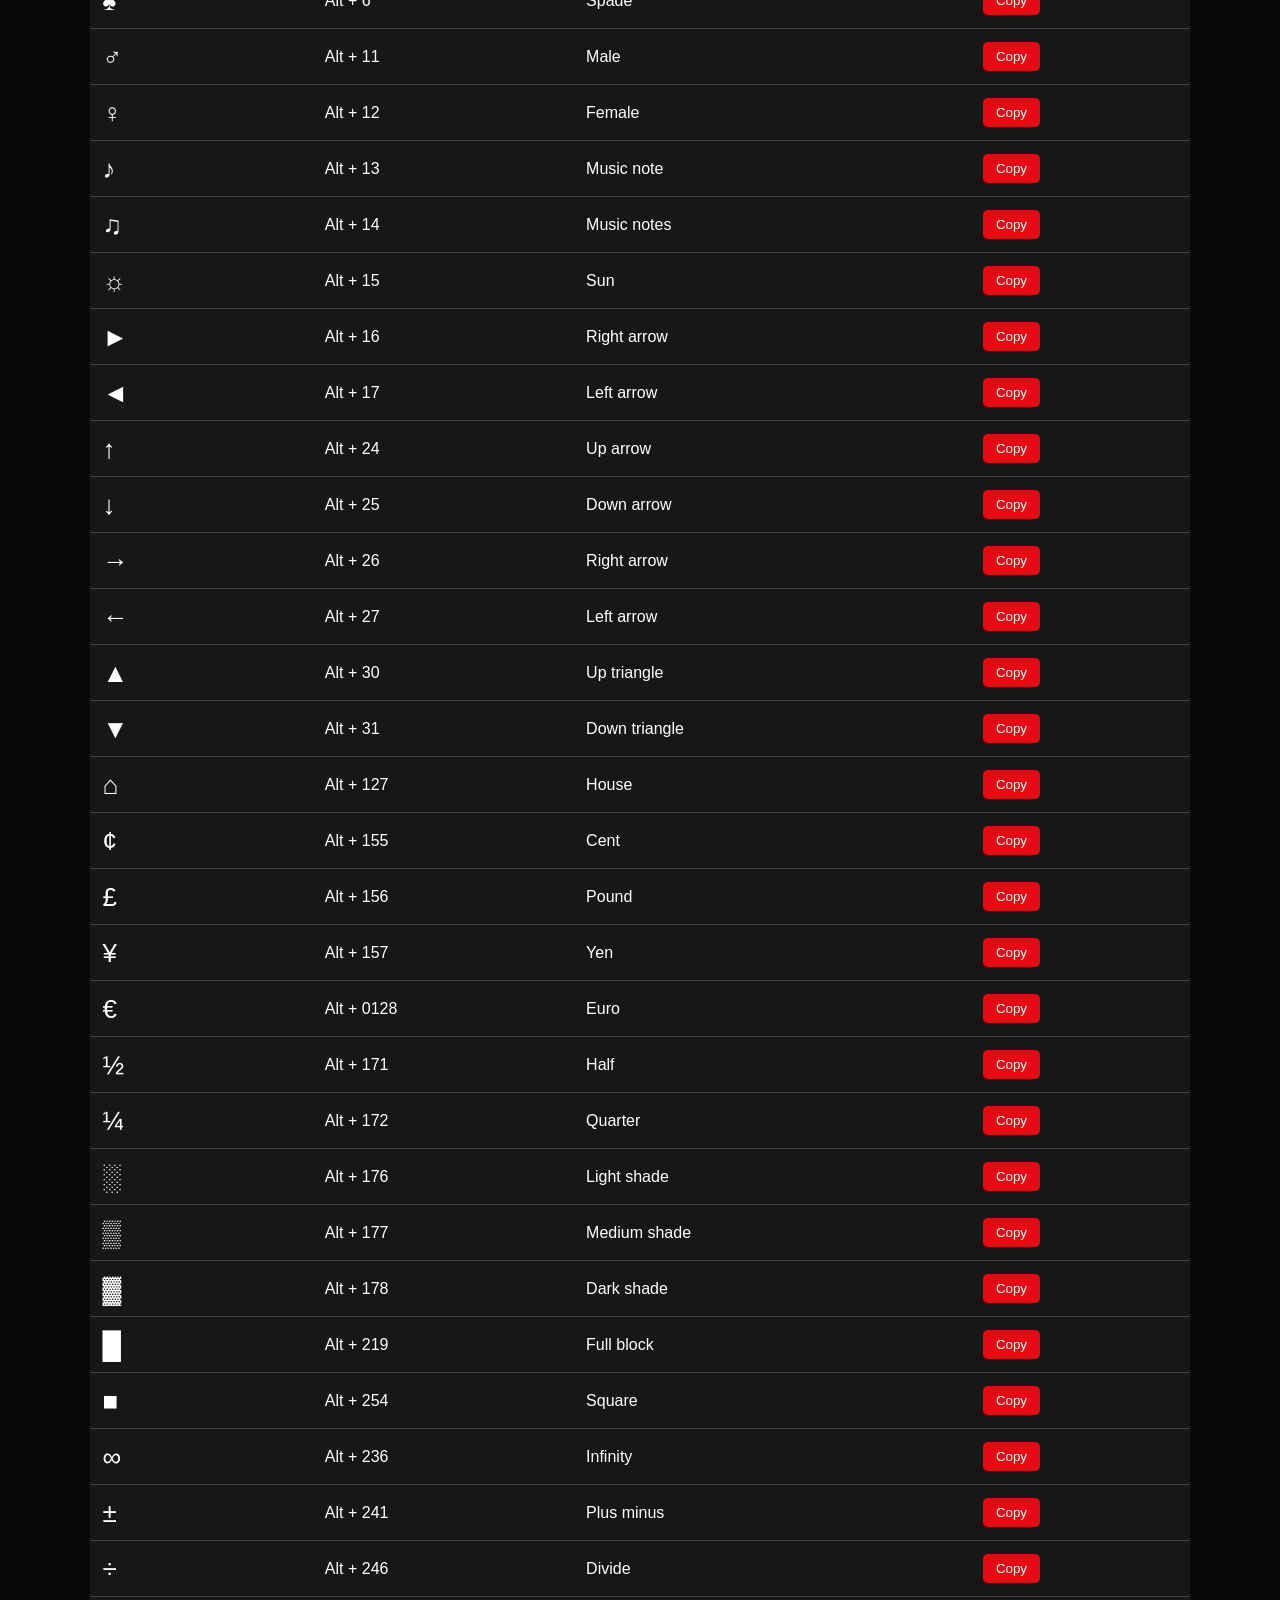
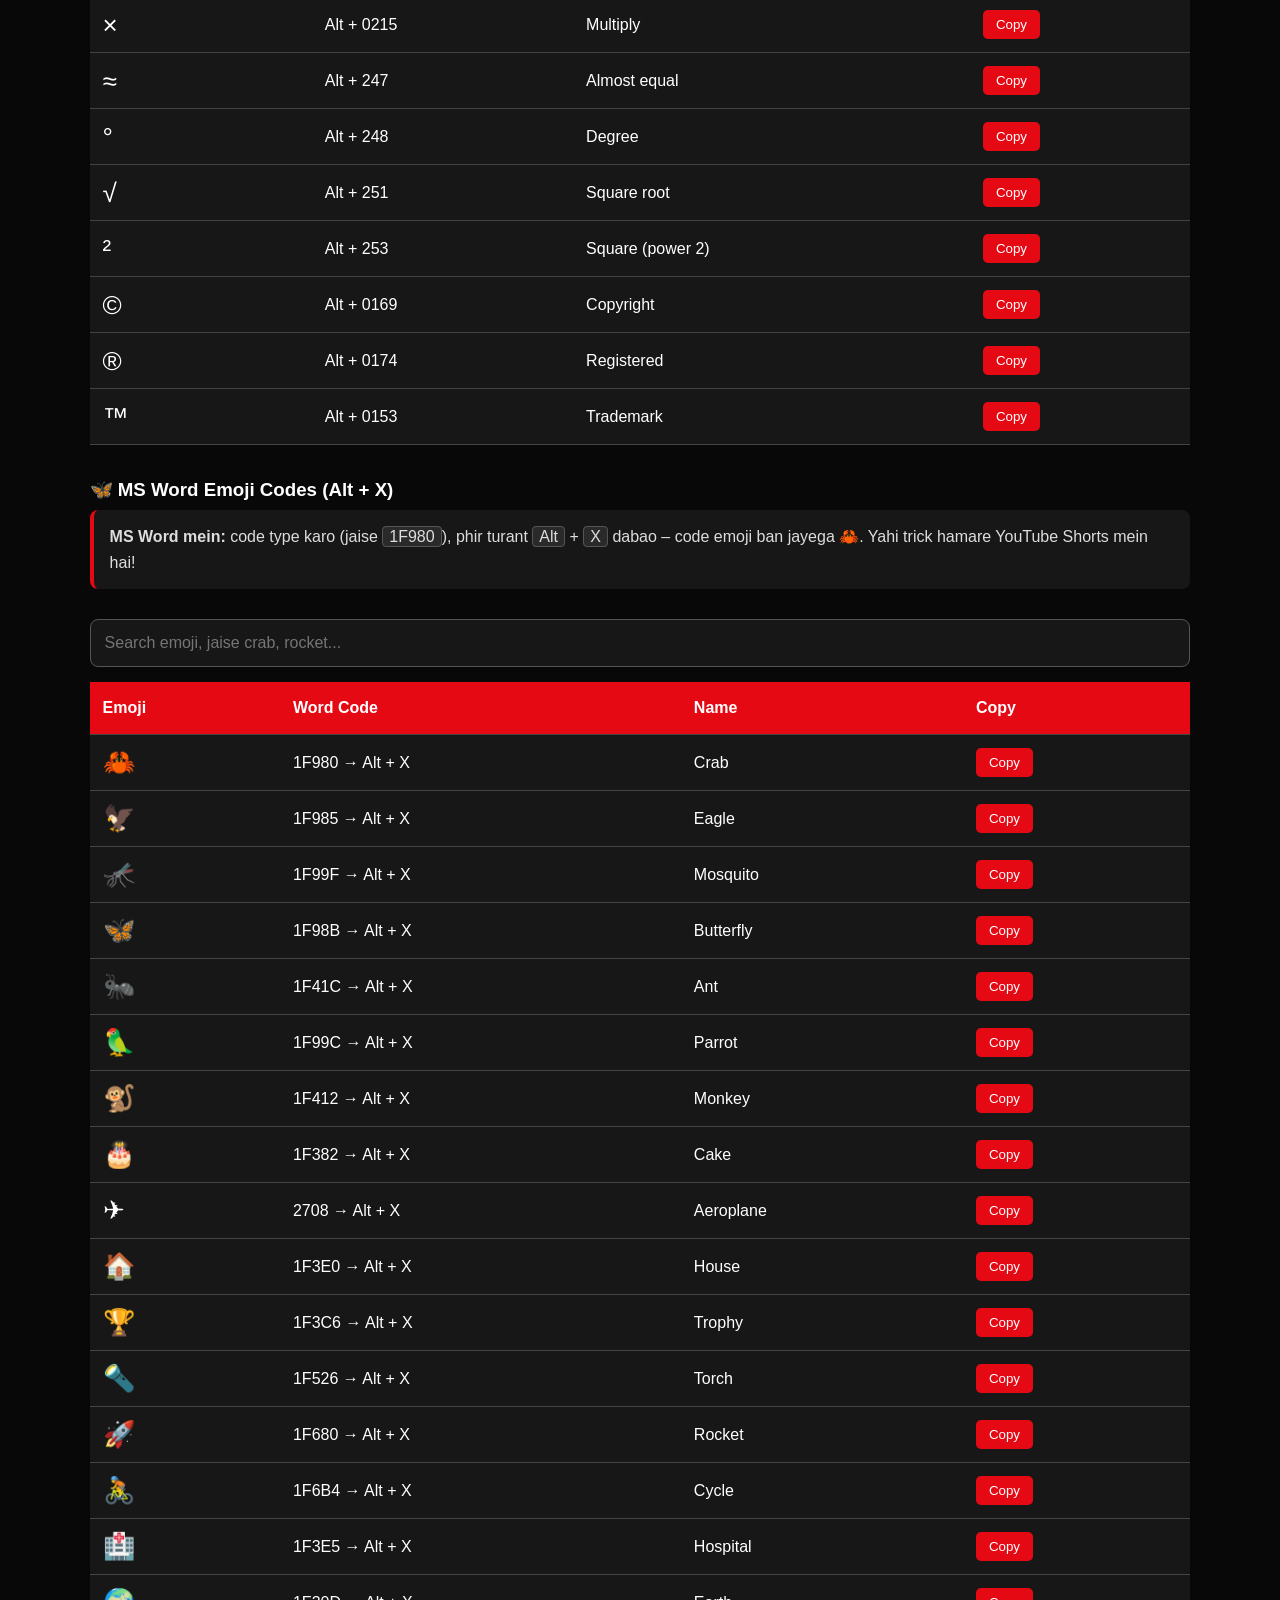
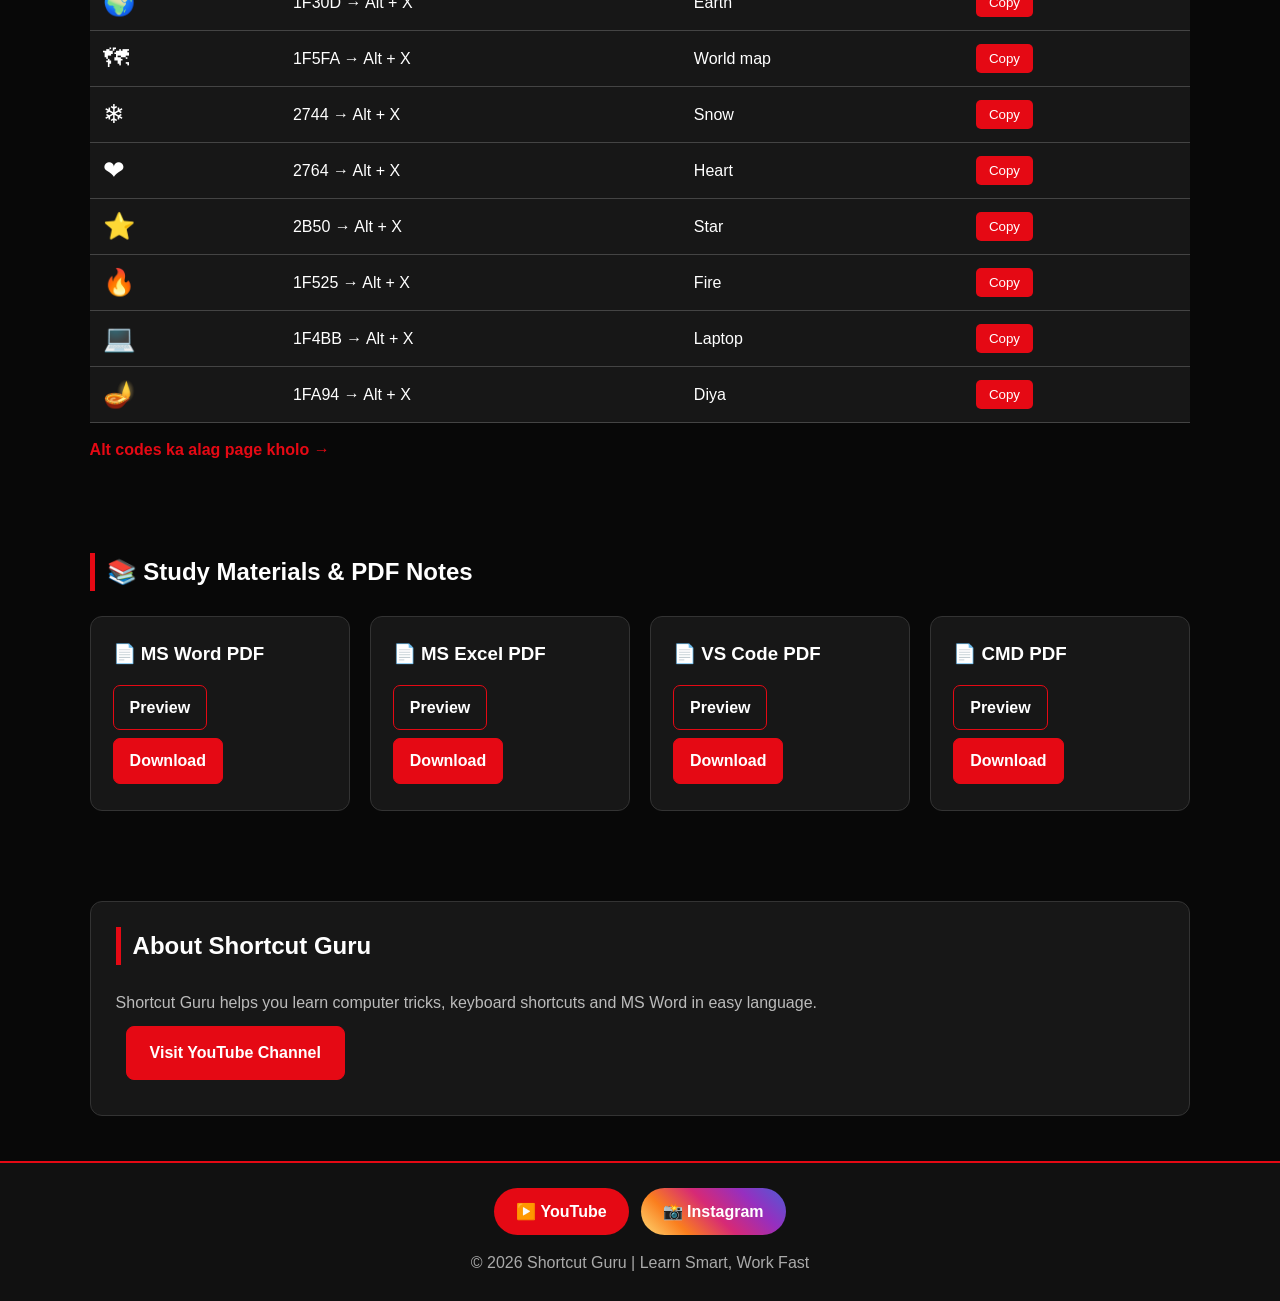
==== commit 595a76d0: "Add category pages for Google search, Windows and Chrome shortcuts - New pages with their own title," ====
--- a/index.html
+++ b/index.html
@@ -47,222 +47,7 @@
 }
 </script>
 
-<style>
-*{box-sizing:border-box;margin:0;padding:0}
-
-body{
- font-family:Arial,sans-serif;
- background:#080808;
- color:white;
- line-height:1.6;
-}
-
-header{
- background:#111;
- padding:20px 7%;
- display:flex;
- justify-content:space-between;
- align-items:center;
- flex-wrap:wrap;
- border-bottom:2px solid #e50914;
-}
-
-.logo{font-size:25px;font-weight:bold}
-.logo span{color:#e50914}
-
-nav a{
- color:white;
- text-decoration:none;
- margin:8px;
-}
-
-nav a:hover{color:#e50914}
-
-.hero{
- text-align:center;
- padding:85px 15px;
- background:linear-gradient(135deg,#242424,#080808);
-}
-
-.hero h1{font-size:42px}
-.hero h1 span{color:#e50914}
-.hero p{color:#ccc;margin:15px 0}
-
-.btn{
- display:inline-block;
- background:#e50914;
- color:white;
- padding:13px 23px;
- margin:10px;
- border-radius:8px;
- text-decoration:none;
- font-weight:bold;
- border:1px solid #e50914;
- cursor:pointer;
-}
-
-.btn:hover{
- background:white;
- color:#e50914;
-}
-
-section{padding:45px 7%}
-
-h2{
- border-left:5px solid #e50914;
- padding-left:12px;
- margin-bottom:25px;
-}
-
-.grid{
- display:grid;
- grid-template-columns:repeat(auto-fit,minmax(220px,1fr));
- gap:20px;
-}
-
-.card{
- background:#171717;
- padding:25px;
- border:1px solid #333;
- border-radius:12px;
- transition:.3s;
-}
-
-.card:hover{
- border-color:#e50914;
- transform:translateY(-4px);
-}
-
-.card p{color:#bbb;margin-top:8px}
-
-.search{
- width:100%;
- padding:14px;
- background:#171717;
- color:white;
- border:1px solid #555;
- border-radius:8px;
- margin:15px 0;
- font-size:16px;
-}
-
-.table-wrap{overflow-x:auto}
-
-table{
- width:100%;
- border-collapse:collapse;
- background:#171717;
-}
-
-th,td{
- padding:13px;
- text-align:left;
- border-bottom:1px solid #444;
-}
-
-th{background:#e50914}
-tr:hover{background:#292929}
-
-.copy-btn{
- background:#e50914;
- color:white;
- border:none;
- padding:7px 13px;
- border-radius:5px;
- cursor:pointer;
-}
-
-
-.install-btn{font-size:16px;font-family:inherit}
-.install-btn[hidden],.install-help[hidden]{display:none}
-.install-help{
- max-width:420px;
- margin:10px auto 0;
- padding:12px 15px;
- background:#171717;
- border:1px solid #e50914;
- border-radius:8px;
- color:#ddd;
- font-size:15px;
-}
-
-footer{
- text-align:center;
- padding:25px;
- background:#111;
- color:#aaa;
- border-top:2px solid #e50914;
-}
-
-a.card{display:block;color:white;text-decoration:none}
-.section-note{color:#bbb;margin:-10px 0 15px}
-.section-note kbd,.howto kbd{
- background:#2a2a2a;
- border:1px solid #555;
- border-radius:4px;
- padding:1px 6px;
- font-family:inherit;
-}
-.howto{
- background:#171717;
- border-left:4px solid #e50914;
- padding:14px 16px;
- border-radius:8px;
- margin-bottom:15px;
- color:#ddd;
-}
-.symbol{font-size:26px;line-height:1}
-h3.table-title{margin:30px 0 5px}
-
-.pdf-card{
- background:#171717;
- border:1px solid #333;
- border-radius:12px;
- padding:22px;
-}
-.pdf-card h3{margin-bottom:12px}
-.pdf-btn{
- display:inline-block;
- padding:9px 16px;
- margin:4px 6px 4px 0;
- border-radius:7px;
- text-decoration:none;
- color:white;
- font-weight:bold;
- border:1px solid #e50914;
-}
-.preview-btn{background:transparent}
-.download-btn{background:#e50914}
-.pdf-btn:hover{background:white;color:#e50914}
-
-.social{
- display:flex;
- flex-wrap:wrap;
- justify-content:center;
- gap:12px;
- margin-bottom:15px;
-}
-.social a{
- padding:11px 22px;
- border-radius:30px;
- color:white;
- text-decoration:none;
- font-weight:bold;
-}
-.social .yt{background:#e50914}
-.social .ig{background:linear-gradient(45deg,#feda75,#fa7e1e,#d62976,#962fbf,#4f5bd5)}
-
-@media(max-width:600px){
- .hero h1{font-size:30px}
- header{gap:12px}
- nav a{display:inline-block}
- section{padding:35px 5%}
- #categories .grid{grid-template-columns:repeat(2,1fr);gap:12px}
- #categories .card{padding:16px}
- #categories .card h3{font-size:16px}
- #categories .card p{font-size:14px}
-}
-</style>
+<link rel="stylesheet" href="assets/site.css">
 </head>
 
 <body>
@@ -273,6 +58,8 @@
   <a href="#home">Home</a>
   <a href="#categories">Categories</a>
   <a href="#shortcuts">Shortcuts</a>
+  <a href="windows-shortcuts.html">Windows</a>
+  <a href="chrome-shortcuts.html">Chrome</a>
   <a href="#alt-codes">Alt Codes</a>
   <a href="#pdfs">PDF Notes</a>
   <a href="#about">About</a>
@@ -307,25 +94,33 @@
  <h2>Explore Categories</h2>
 
  <div class="grid">
-  <a class="card" href="#shortcuts">
+  <a class="card" href="ms-word-shortcuts.html">
    <h3>📝 MS Word</h3>
    <p>Word ke important shortcuts aur tricks.</p>
   </a>
-  <a class="card" href="#excel-shortcuts">
+  <a class="card" href="ms-excel-shortcuts.html">
    <h3>📊 MS Excel</h3>
    <p>Excel mein kaam jaldi karne ke shortcuts.</p>
   </a>
-  <a class="card" href="#vscode-shortcuts">
+  <a class="card" href="vscode-shortcuts.html">
    <h3>👨‍💻 VS Code</h3>
    <p>Coding ke liye zaroori keyboard shortcuts.</p>
   </a>
-  <a class="card" href="#cmd-tricks">
+  <a class="card" href="cmd-commands.html">
    <h3>🖥️ CMD Tricks</h3>
    <p>Command Prompt ke mazedaar commands.</p>
   </a>
-  <a class="card" href="#alt-codes">
+  <a class="card" href="alt-codes.html">
    <h3>🦀 Alt Codes &amp; Emoji</h3>
    <p>Keyboard se symbols aur emoji banao.</p>
+  </a>
+  <a class="card" href="windows-shortcuts.html">
+   <h3>🪟 Windows 10/11</h3>
+   <p>Screenshot, lock, clipboard aur 35+ tricks.</p>
+  </a>
+  <a class="card" href="chrome-shortcuts.html">
+   <h3>🌐 Google Chrome</h3>
+   <p>Tabs, history, incognito ke shortcuts.</p>
   </a>
   <a class="card" href="#pdfs">
    <h3>📚 PDF Notes</h3>
@@ -373,6 +168,7 @@
  </tbody>
  </table>
  </div>
+ <a class="more-link" href="ms-word-shortcuts.html">Saare 43 MS Word shortcuts dekho →</a>
 </section>
 
 <section id="vscode-shortcuts">
@@ -402,6 +198,7 @@
  </tbody>
  </table>
  </div>
+ <a class="more-link" href="vscode-shortcuts.html">Saare 33 VS Code shortcuts dekho →</a>
 </section>
  <section id="excel-shortcuts">
  <h2>MS Excel Keyboard Shortcuts</h2>
@@ -430,6 +227,7 @@
  </tbody>
  </table>
  </div>
+ <a class="more-link" href="ms-excel-shortcuts.html">Saare 42 Excel shortcuts dekho →</a>
 </section>
 
 <section id="cmd-tricks">
@@ -452,6 +250,7 @@
  </tbody>
  </table>
  </div>
+ <a class="more-link" href="cmd-commands.html">Saare 32 CMD commands dekho →</a>
 </section>
 
 
@@ -547,6 +346,7 @@
  </tbody>
  </table>
  </div>
+ <a class="more-link" href="alt-codes.html">Alt codes ka alag page kholo →</a>
 </section>
 
 <section id="pdfs">
--- a/assets/site.css
+++ b/assets/site.css
@@ -0,0 +1,235 @@
+*{box-sizing:border-box;margin:0;padding:0}
+
+body{
+ font-family:Arial,sans-serif;
+ background:#080808;
+ color:white;
+ line-height:1.6;
+}
+
+header{
+ background:#111;
+ padding:20px 7%;
+ display:flex;
+ justify-content:space-between;
+ align-items:center;
+ flex-wrap:wrap;
+ border-bottom:2px solid #e50914;
+}
+
+.logo{font-size:25px;font-weight:bold}
+.logo span{color:#e50914}
+
+nav a{
+ color:white;
+ text-decoration:none;
+ margin:8px;
+}
+
+nav a:hover{color:#e50914}
+
+.hero{
+ text-align:center;
+ padding:85px 15px;
+ background:linear-gradient(135deg,#242424,#080808);
+}
+
+.hero h1{font-size:42px}
+.hero h1 span{color:#e50914}
+.hero p{color:#ccc;margin:15px 0}
+
+.btn{
+ display:inline-block;
+ background:#e50914;
+ color:white;
+ padding:13px 23px;
+ margin:10px;
+ border-radius:8px;
+ text-decoration:none;
+ font-weight:bold;
+ border:1px solid #e50914;
+ cursor:pointer;
+}
+
+.btn:hover{
+ background:white;
+ color:#e50914;
+}
+
+section{padding:45px 7%}
+
+h2{
+ border-left:5px solid #e50914;
+ padding-left:12px;
+ margin-bottom:25px;
+}
+
+.grid{
+ display:grid;
+ grid-template-columns:repeat(auto-fit,minmax(220px,1fr));
+ gap:20px;
+}
+
+.card{
+ background:#171717;
+ padding:25px;
+ border:1px solid #333;
+ border-radius:12px;
+ transition:.3s;
+}
+
+.card:hover{
+ border-color:#e50914;
+ transform:translateY(-4px);
+}
+
+.card p{color:#bbb;margin-top:8px}
+
+.search{
+ width:100%;
+ padding:14px;
+ background:#171717;
+ color:white;
+ border:1px solid #555;
+ border-radius:8px;
+ margin:15px 0;
+ font-size:16px;
+}
+
+.table-wrap{overflow-x:auto}
+
+table{
+ width:100%;
+ border-collapse:collapse;
+ background:#171717;
+}
+
+th,td{
+ padding:13px;
+ text-align:left;
+ border-bottom:1px solid #444;
+}
+
+th{background:#e50914}
+tr:hover{background:#292929}
+
+.copy-btn{
+ background:#e50914;
+ color:white;
+ border:none;
+ padding:7px 13px;
+ border-radius:5px;
+ cursor:pointer;
+}
+
+
+.install-btn{font-size:16px;font-family:inherit}
+.install-btn[hidden],.install-help[hidden]{display:none}
+.install-help{
+ max-width:420px;
+ margin:10px auto 0;
+ padding:12px 15px;
+ background:#171717;
+ border:1px solid #e50914;
+ border-radius:8px;
+ color:#ddd;
+ font-size:15px;
+}
+
+footer{
+ text-align:center;
+ padding:25px;
+ background:#111;
+ color:#aaa;
+ border-top:2px solid #e50914;
+}
+
+a.card{display:block;color:white;text-decoration:none}
+.section-note{color:#bbb;margin:-10px 0 15px}
+.section-note kbd,.howto kbd{
+ background:#2a2a2a;
+ border:1px solid #555;
+ border-radius:4px;
+ padding:1px 6px;
+ font-family:inherit;
+}
+.howto{
+ background:#171717;
+ border-left:4px solid #e50914;
+ padding:14px 16px;
+ border-radius:8px;
+ margin-bottom:15px;
+ color:#ddd;
+}
+.symbol{font-size:26px;line-height:1}
+h3.table-title{margin:30px 0 5px}
+
+.pdf-card{
+ background:#171717;
+ border:1px solid #333;
+ border-radius:12px;
+ padding:22px;
+}
+.pdf-card h3{margin-bottom:12px}
+.pdf-btn{
+ display:inline-block;
+ padding:9px 16px;
+ margin:4px 6px 4px 0;
+ border-radius:7px;
+ text-decoration:none;
+ color:white;
+ font-weight:bold;
+ border:1px solid #e50914;
+}
+.preview-btn{background:transparent}
+.download-btn{background:#e50914}
+.pdf-btn:hover{background:white;color:#e50914}
+
+.social{
+ display:flex;
+ flex-wrap:wrap;
+ justify-content:center;
+ gap:12px;
+ margin-bottom:15px;
+}
+.social a{
+ padding:11px 22px;
+ border-radius:30px;
+ color:white;
+ text-decoration:none;
+ font-weight:bold;
+}
+.social .yt{background:#e50914}
+.social .ig{background:linear-gradient(45deg,#feda75,#fa7e1e,#d62976,#962fbf,#4f5bd5)}
+
+@media(max-width:600px){
+ .hero h1{font-size:30px}
+ header{gap:12px}
+ nav a{display:inline-block;margin:4px 8px 4px 0;font-size:15px}
+ section{padding:35px 5%}
+ #categories .grid{grid-template-columns:repeat(2,1fr);gap:12px}
+ #categories .card{padding:16px}
+ #categories .card h3{font-size:16px}
+ #categories .card p{font-size:14px}
+}
+
+/* ---- category pages ---- */
+.logo a{color:white;text-decoration:none}
+.page-hero{padding:45px 7% 20px;background:linear-gradient(135deg,#242424,#080808)}
+.page-hero h1{font-size:34px;line-height:1.25}
+.page-hero h1 span{color:#e50914}
+.page-hero p{color:#ccc;margin-top:12px;max-width:760px}
+.crumb{font-size:14px;color:#aaa;margin-bottom:10px}
+.crumb a{color:#e50914;text-decoration:none}
+.more-link{display:inline-block;margin-top:14px;color:#e50914;font-weight:bold;text-decoration:none}
+.more-link:hover{text-decoration:underline}
+.cta{text-align:center}
+.cta p{color:#ccc;margin-bottom:10px}
+td.keys{white-space:nowrap;font-weight:bold}
+@media(max-width:600px){
+ .page-hero h1{font-size:26px}
+ .page-hero{padding:30px 5% 15px}
+ th,td{padding:10px 8px}
+ td.keys{white-space:normal}
+}
+nav a[aria-current]{color:#e50914;font-weight:bold}
